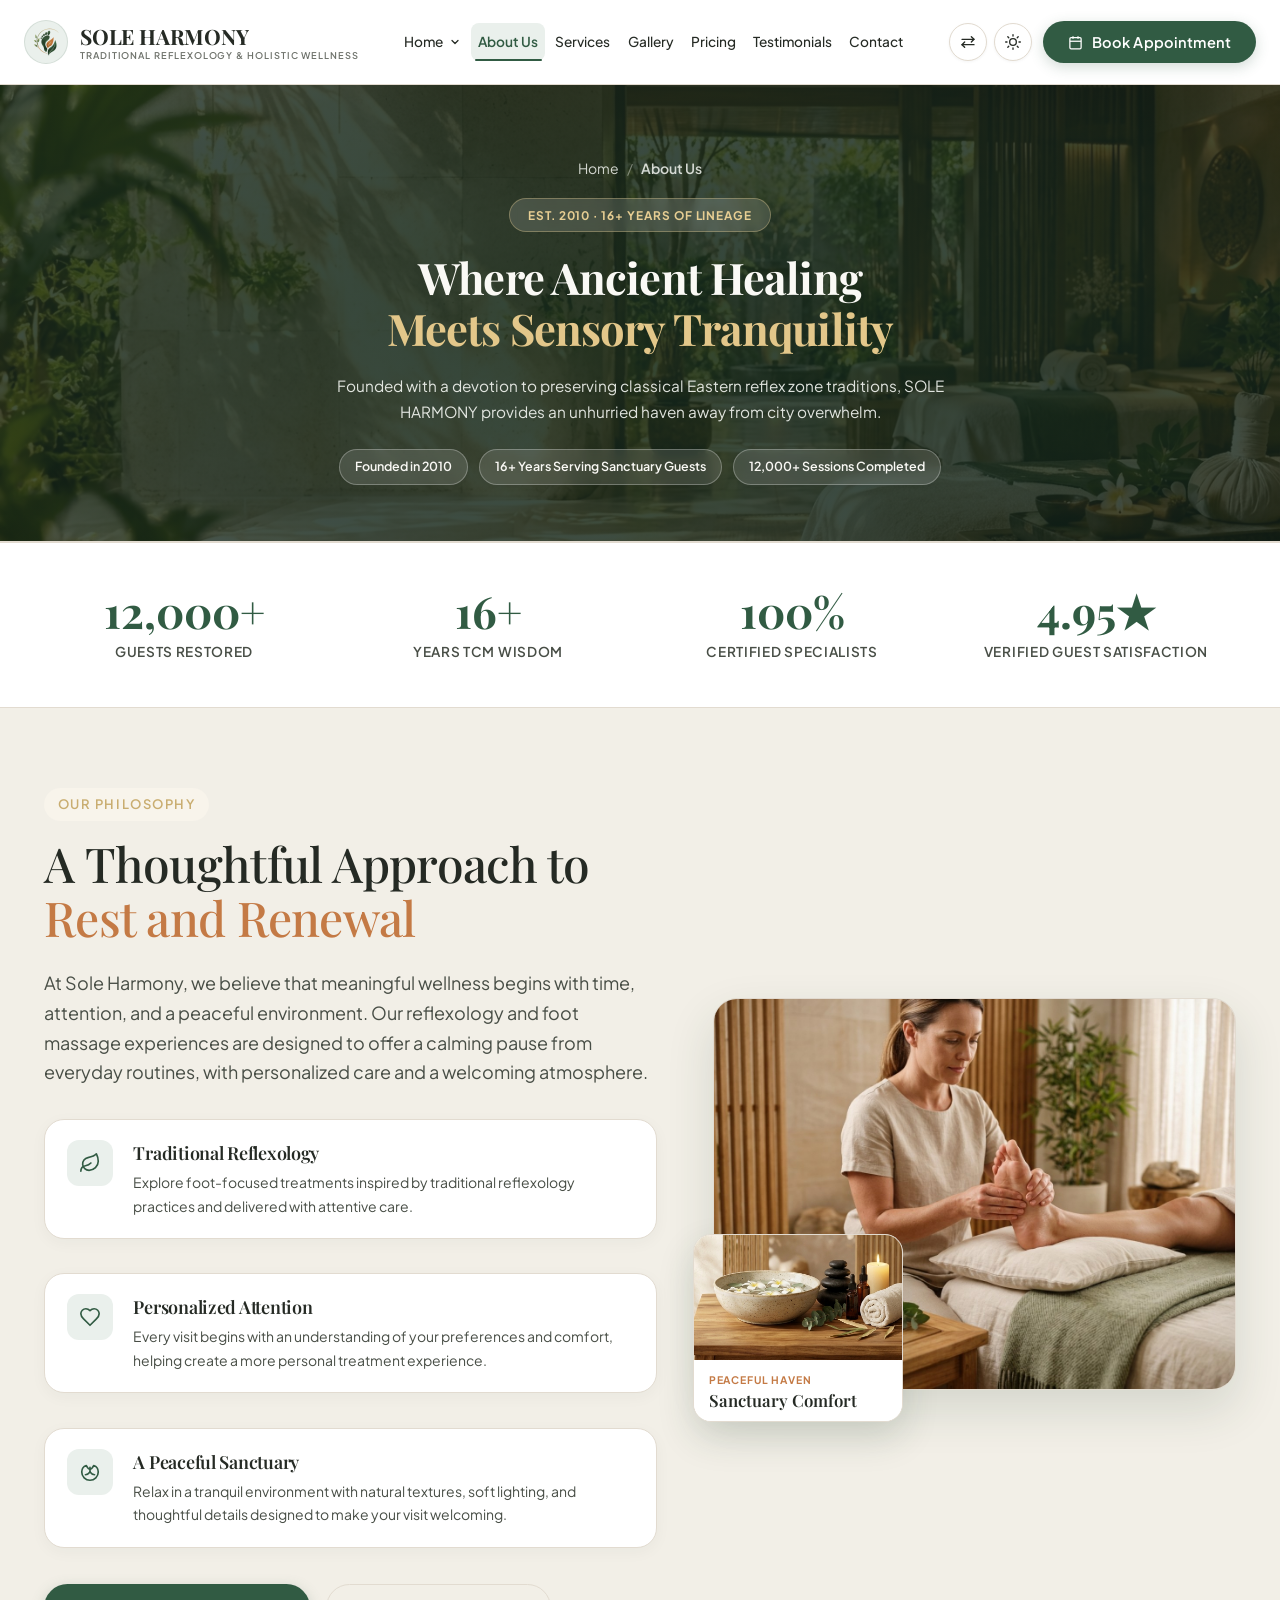
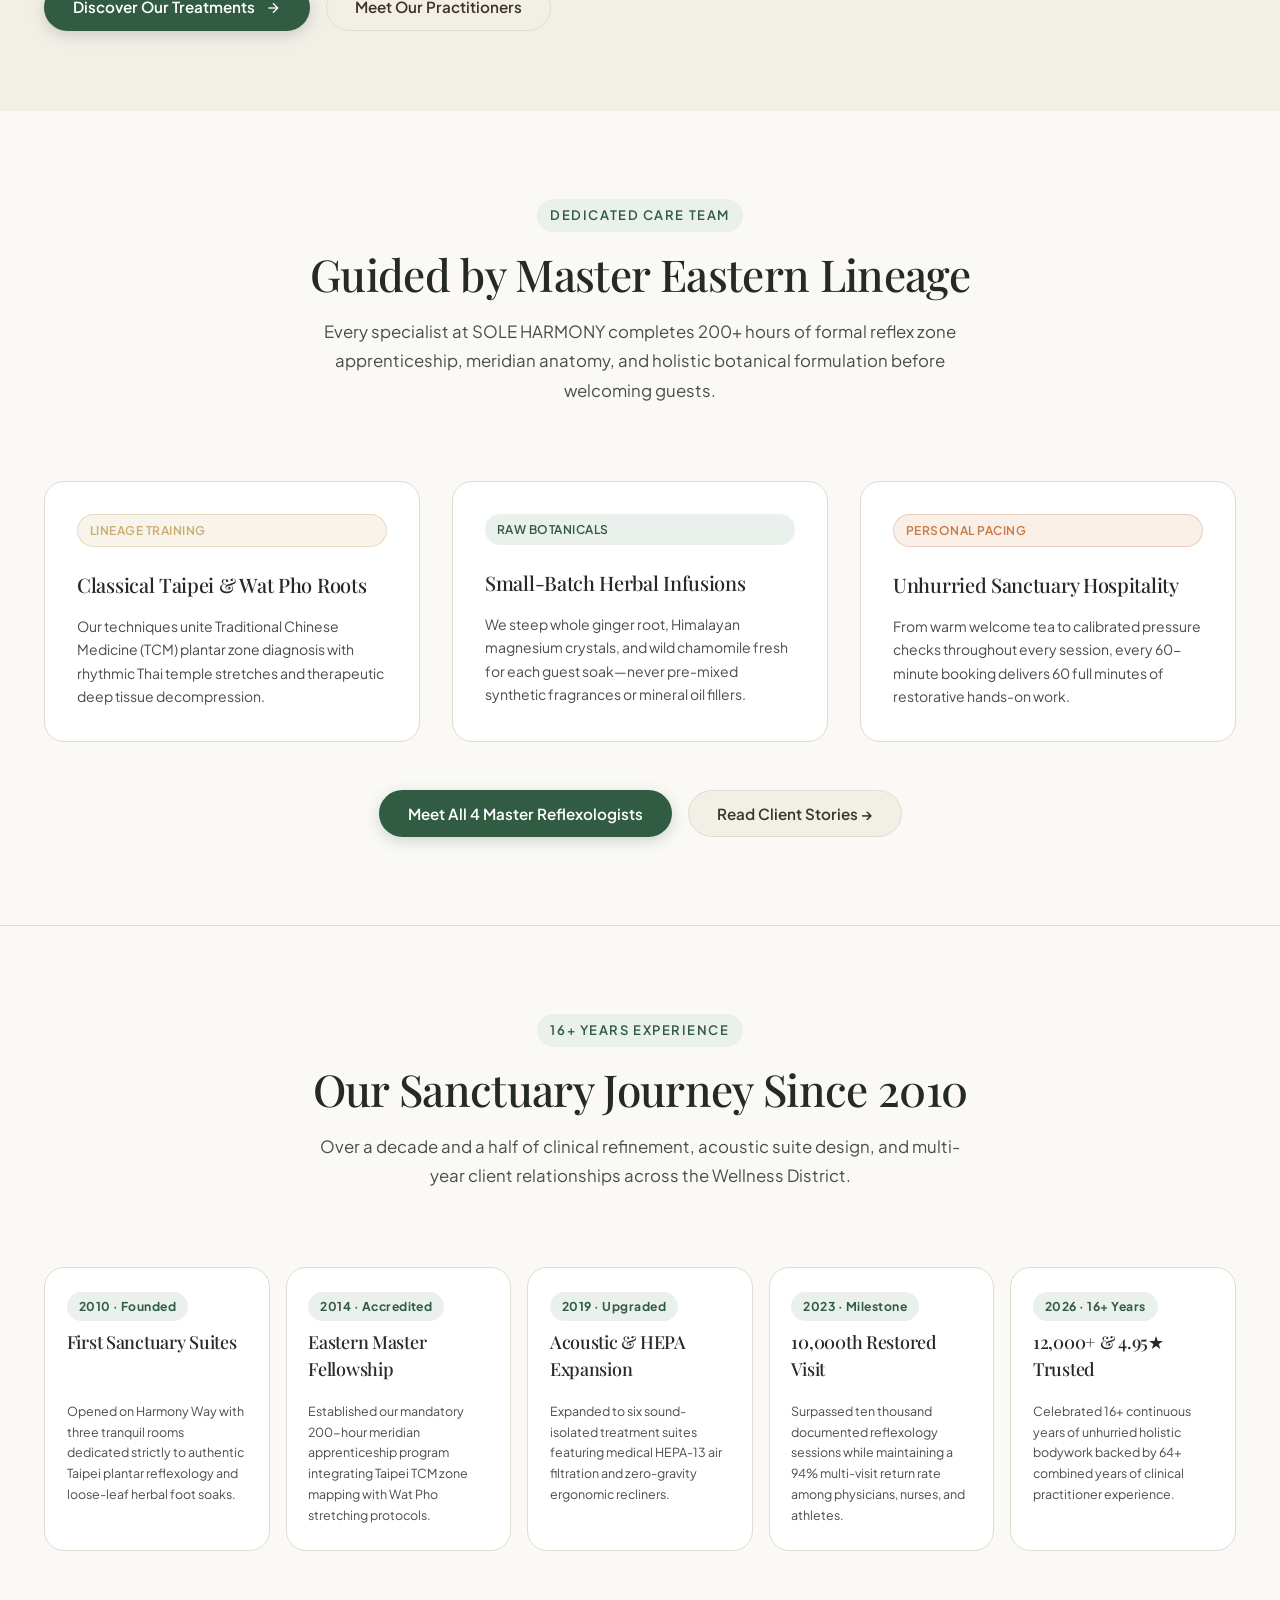
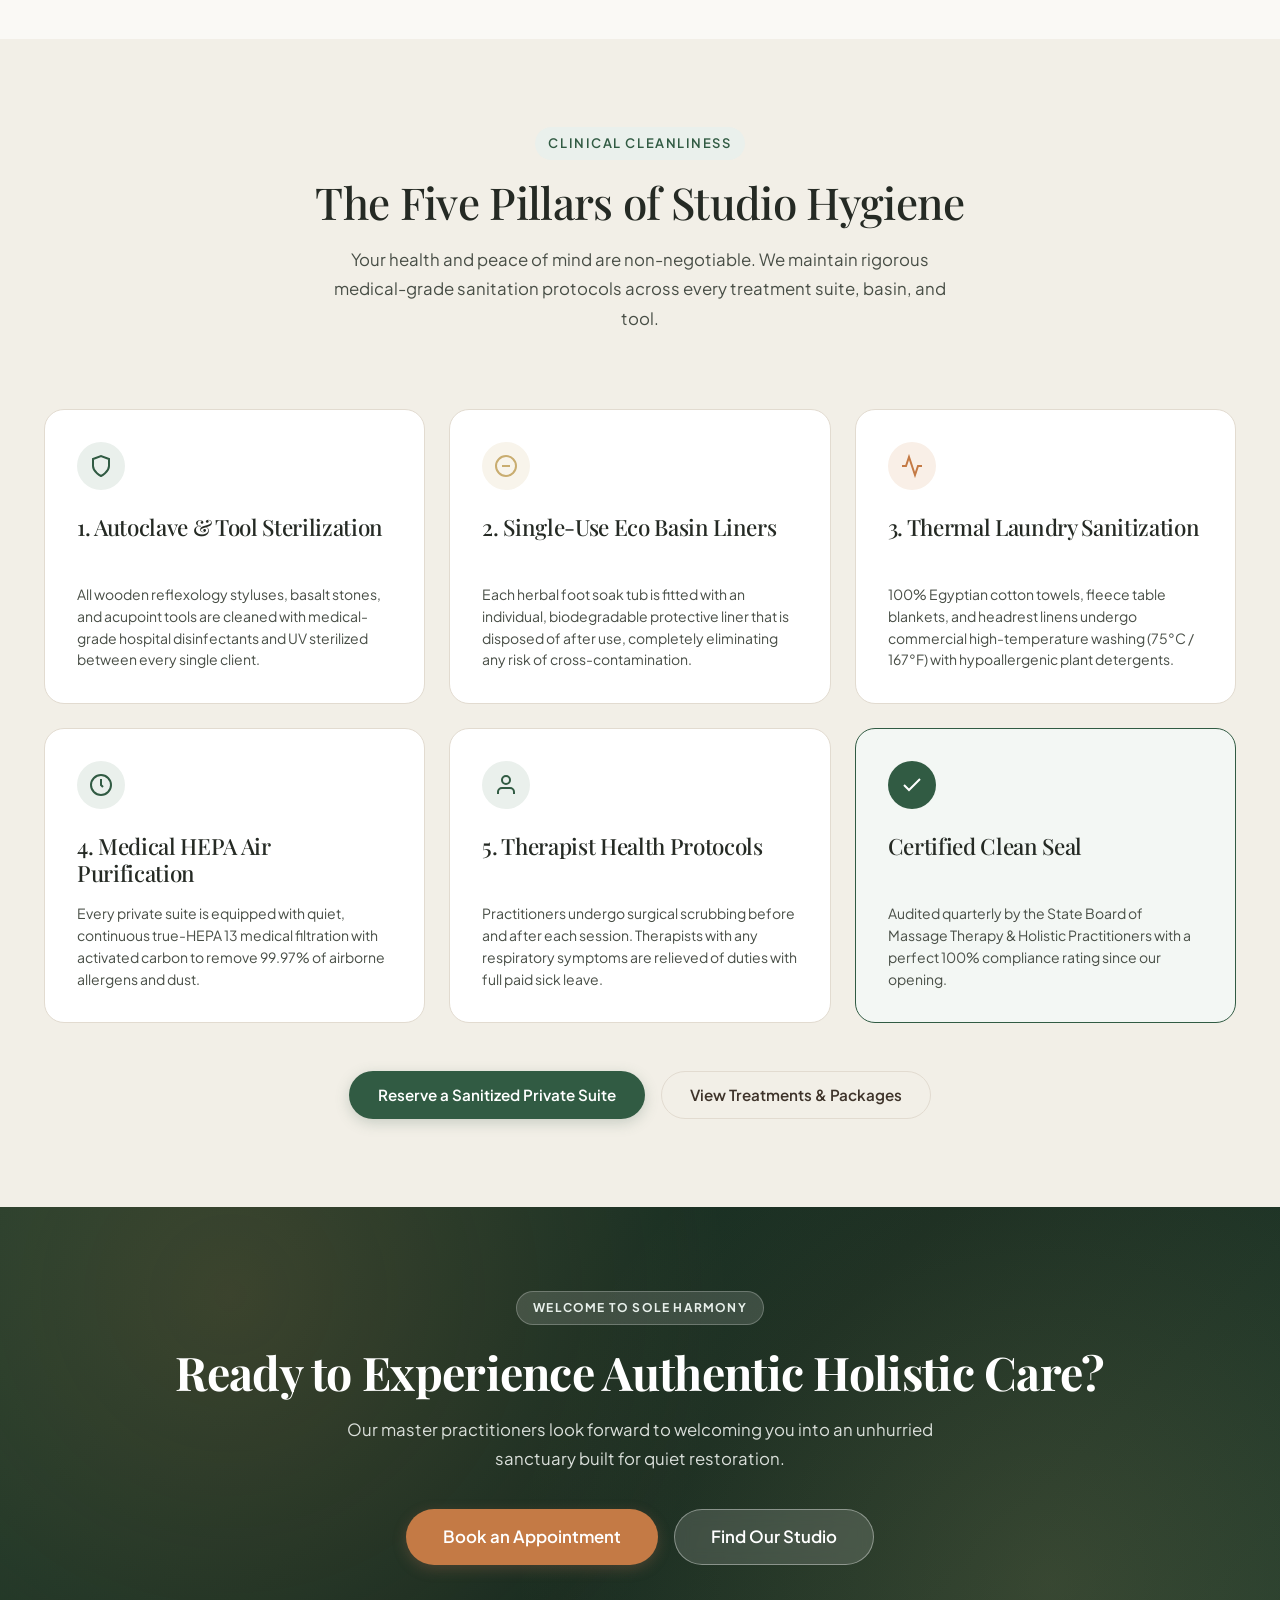
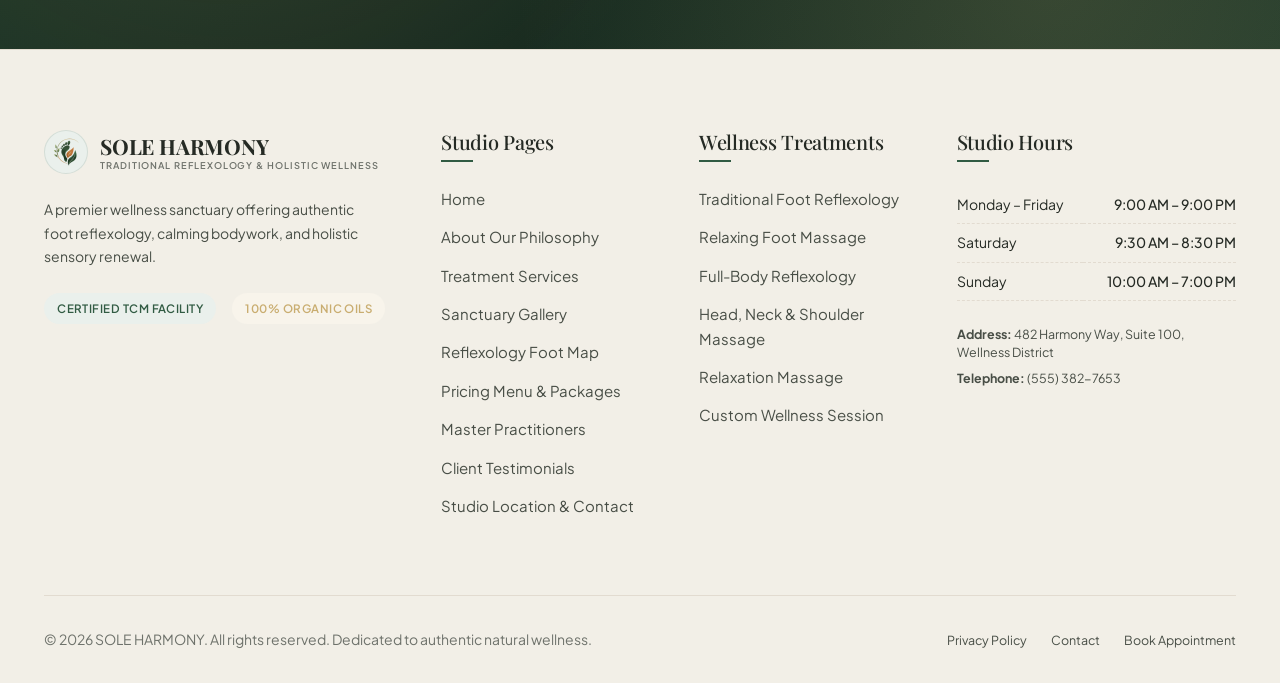
==== about.html @ 0460c901 "Initial commit: Sole Harmony Reflexology & Foot Massage Studio" ====
<!DOCTYPE html>
<html lang="en" dir="ltr" data-theme="light">
<head>
  <meta charset="UTF-8">
  <meta name="viewport" content="width=device-width, initial-scale=1.0">
  <title>About Our Studio & Philosophy | SOLE HARMONY Reflexology</title>
  <meta name="description" content="Discover the story, ancient TCM lineage, hygiene standards, and holistic wellness philosophy behind SOLE HARMONY Studio.">

    <!-- Favicon & Application Icons -->
  <link rel="icon" href="favicon.ico" sizes="any">
  <link rel="icon" type="image/png" sizes="16x16" href="favicon-16x16.png">
  <link rel="icon" type="image/png" sizes="32x32" href="favicon-32x32.png">
  <link rel="apple-touch-icon" sizes="180x180" href="apple-touch-icon.png">
  <link rel="manifest" href="site.webmanifest">
  <meta name="theme-color" content="#203D2C">

  <!-- Stylesheets -->
  <link rel="stylesheet" href="css/bootstrap.min.css">
  <link rel="stylesheet" href="css/tailwind.css">
  <link rel="stylesheet" href="css/variables.css">
  <link rel="stylesheet" href="css/global.css">
  <link rel="stylesheet" href="css/typography.css">
  <link rel="stylesheet" href="css/components.css">
  <link rel="stylesheet" href="css/header-footer.css">
  <link rel="stylesheet" href="css/responsive.css">
  <link rel="stylesheet" href="css/themes.css">
  <link rel="stylesheet" href="css/rtl.css">
</head>
<body>

  <a href="#main-content" class="skip-link">Skip to main content</a>


  <!-- Header -->
  <header class="site-header">
    <div class="container-custom header-inner">
            <!-- Logo -->
      <a href="index.html" class="site-logo" aria-label="Sole Harmony — Reflexology &amp; Foot Wellness">
        <div class="logo-icon">
          <img src="assets/icons/sole-harmony-symbol.png" alt="Sole Harmony — Reflexology &amp; Foot Wellness" class="logo-symbol-light">
          <img src="assets/icons/sole-harmony-symbol-dark.png" alt="Sole Harmony — Reflexology &amp; Foot Wellness" class="logo-symbol-dark">
        </div>
        <div class="logo-text-wrap">
          <span class="logo-title" data-config="brandName">SOLE HARMONY</span>
          <span class="logo-subtitle" data-config="brandSubtitle">Traditional Reflexology &amp; Holistic Wellness</span>
        </div>
      </a>

      <nav class="nav-menu-desktop" aria-label="Main Navigation">
        <div class="nav-dropdown home-nav-dropdown">
          <a href="index.html" class="nav-link-custom" data-i18n="nav_home" aria-haspopup="true" aria-expanded="false">
            <span>Home</span>
            <svg class="nav-chevron" width="12" height="12" viewBox="0 0 24 24" fill="none" stroke="currentColor" stroke-width="2.5" stroke-linecap="round" stroke-linejoin="round"><polyline points="6 9 12 15 18 9"></polyline></svg>
          </a>
          <div class="home-dropdown-menu" role="menu">
            <a href="index.html" class="home-menu-card" role="menuitem">
              <div class="home-menu-icon" aria-hidden="true">
                <svg width="22" height="22" viewBox="0 0 24 24" fill="none" stroke="currentColor" stroke-width="2" stroke-linecap="round" stroke-linejoin="round">
                  <path d="M11 20A7 7 0 0 1 9.8 6.1C15.5 5 17 4.48 19 2c1 2 2 4.18 2 8 0 5.5-4.78 10-10 10Z"></path>
                  <path d="M2 21c0-3 1.85-5.36 5.08-6C9.5 14.52 12 13 13 12"></path>
                </svg>
              </div>
              <div class="home-menu-info">
                <span class="home-menu-title" data-i18n="nav_home_1">Home 1 — Serenity</span>
                <span class="home-menu-desc" data-i18n="nav_home_1_desc">A calming, traditional reflexology experience</span>
              </div>
            </a>
            <a href="home-2.html" class="home-menu-card" role="menuitem">
              <div class="home-menu-icon" aria-hidden="true">
                <svg width="22" height="22" viewBox="0 0 24 24" fill="none" stroke="currentColor" stroke-width="2" stroke-linecap="round" stroke-linejoin="round">
                  <path d="M4 16v-2.38C4 11.5 7 11 9 11s5 .5 5 2.62V16c0 1.66-1.34 3-3 3H7c-1.66 0-3-1.34-3-3Z"></path>
                  <path d="M20 20v-1.5c0-1.5-2-2-3.5-2s-3.5.5-3.5 2V20c0 1.1.9 2 2 2h3c1.1 0 2-.9 2-2Z"></path>
                  <circle cx="6" cy="7" r="1.5"></circle>
                  <circle cx="10" cy="5.5" r="1.5"></circle>
                  <circle cx="14" cy="6.5" r="1.5"></circle>
                </svg>
              </div>
              <div class="home-menu-info">
                <span class="home-menu-title" data-i18n="nav_home_2">Home 2 — Wellness</span>
                <span class="home-menu-desc" data-i18n="nav_home_2_desc">Discover treatments, benefits, and personalized care</span>
              </div>
            </a>
          </div>
        </div>

        <a href="about.html" class="nav-link-custom active">About Us</a>
        <a href="services.html" class="nav-link-custom">Services</a>
        <a href="gallery.html" class="nav-link-custom" data-i18n="nav_gallery">Gallery</a>
        <a href="pricing.html" class="nav-link-custom">Pricing</a>
        <a href="testimonials.html" class="nav-link-custom" data-i18n="nav_testimonials">Testimonials</a>
        <a href="contact.html" class="nav-link-custom">Contact</a>
      </nav>

      <div class="header-actions">

        <!-- Mode & Direction Controls (Compact Pill-Shaped Toggle Buttons) -->
        <div class="header-mode-controls">
          <button type="button" class="btn-header-icon btn-dir-toggle" title="Switch Layout Direction" aria-label="Switch Layout Direction">
            <svg class="icon-dir-svg" width="16" height="16" viewBox="0 0 24 24" fill="none" stroke="currentColor" stroke-width="2" stroke-linecap="round" stroke-linejoin="round">
              <path d="M17 4l4 4-4 4"></path>
              <path d="M21 8H3"></path>
              <path d="M7 20l-4-4 4-4"></path>
              <path d="M3 16h18"></path>
            </svg>
          </button>
          <button type="button" class="btn-header-icon btn-theme-toggle" title="Toggle Dark Mode" aria-label="Toggle Dark Mode">
            <svg class="icon-sun-svg" width="16" height="16" viewBox="0 0 24 24" fill="none" stroke="currentColor" stroke-width="2" stroke-linecap="round" stroke-linejoin="round">
              <circle cx="12" cy="12" r="5"></circle>
              <line x1="12" y1="1" x2="12" y2="3"></line>
              <line x1="12" y1="21" x2="12" y2="23"></line>
              <line x1="4.22" y1="4.22" x2="5.64" y2="5.64"></line>
              <line x1="18.36" y1="18.36" x2="19.78" y2="19.78"></line>
              <line x1="1" y1="12" x2="3" y2="12"></line>
              <line x1="21" y1="12" x2="23" y2="12"></line>
              <line x1="4.22" y1="19.78" x2="5.64" y2="18.36"></line>
              <line x1="18.36" y1="5.64" x2="19.78" y2="4.22"></line>
            </svg>
            <svg class="icon-moon-svg" width="16" height="16" viewBox="0 0 24 24" fill="none" stroke="currentColor" stroke-width="2" stroke-linecap="round" stroke-linejoin="round">
              <path d="M21 12.79A9 9 0 1 1 11.21 3 7 7 0 0 0 21 12.79z"></path>
            </svg>
          </button>
        </div>

        <a href="booking.html" class="btn-wellness btn-primary-custom btn-sm header-book-btn">
          <svg width="15" height="15" viewBox="0 0 24 24" fill="none" stroke="currentColor" stroke-width="2"><rect x="3" y="4" width="18" height="18" rx="2" ry="2"></rect><line x1="16" y1="2" x2="16" y2="6"></line><line x1="8" y1="2" x2="8" y2="6"></line><line x1="3" y1="10" x2="21" y2="10"></line></svg>
          <span class="header-book-text" data-i18n="nav_book">Book Appointment</span>
        </a>

        <button type="button" class="mobile-nav-toggle" aria-label="Open mobile menu">
          <svg width="22" height="22" viewBox="0 0 24 24" fill="none" stroke="currentColor" stroke-width="2"><line x1="3" y1="12" x2="21" y2="12"></line><line x1="3" y1="6" x2="21" y2="6"></line><line x1="3" y1="18" x2="21" y2="18"></line></svg>
        </button>
      </div>
    </div>
  </header>

  <!-- Mobile Drawer -->
  <div class="mobile-drawer-backdrop" id="mobile-drawer-backdrop">
    <div class="mobile-drawer">
      <div class="mobile-drawer-header">
                <div class="flex items-center gap-2">
          <div class="logo-icon w-8 h-8">
            <img src="assets/icons/sole-harmony-symbol.png" alt="Sole Harmony" class="logo-symbol-light">
            <img src="assets/icons/sole-harmony-symbol-dark.png" alt="Sole Harmony" class="logo-symbol-dark">
          </div>
          <span class="font-heading font-bold text-main" style="font-size: 1.15rem;" data-config="brandName">SOLE HARMONY</span>
        </div>
        <button type="button" class="mobile-drawer-close" aria-label="Close menu" style="background:none; border:none; font-size:1.75rem; cursor:pointer; color:var(--text-main);">&times;</button>
      </div>

      <div class="mobile-nav-links mb-6">
        <div class="mobile-nav-heading">Home Variations</div>
        <a href="index.html" class="mobile-home-card">
          <div class="mobile-home-icon">
            <svg width="18" height="18" viewBox="0 0 24 24" fill="none" stroke="currentColor" stroke-width="2" stroke-linecap="round" stroke-linejoin="round">
              <path d="M11 20A7 7 0 0 1 9.8 6.1C15.5 5 17 4.48 19 2c1 2 2 4.18 2 8 0 5.5-4.78 10-10 10Z"></path>
              <path d="M2 21c0-3 1.85-5.36 5.08-6C9.5 14.52 12 13 13 12"></path>
            </svg>
          </div>
          <div class="mobile-home-info">
            <span class="mobile-home-title" data-i18n="nav_home_1">Home 1 — Serenity</span>
            <span class="mobile-home-desc" data-i18n="nav_home_1_desc">A calming, traditional reflexology experience</span>
          </div>
        </a>
        <a href="home-2.html" class="mobile-home-card">
          <div class="mobile-home-icon">
            <svg width="18" height="18" viewBox="0 0 24 24" fill="none" stroke="currentColor" stroke-width="2" stroke-linecap="round" stroke-linejoin="round">
              <path d="M4 16v-2.38C4 11.5 7 11 9 11s5 .5 5 2.62V16c0 1.66-1.34 3-3 3H7c-1.66 0-3-1.34-3-3Z"></path>
              <path d="M20 20v-1.5c0-1.5-2-2-3.5-2s-3.5.5-3.5 2V20c0 1.1.9 2 2 2h3c1.1 0 2-.9 2-2Z"></path>
              <circle cx="6" cy="7" r="1.5"></circle>
              <circle cx="10" cy="5.5" r="1.5"></circle>
              <circle cx="14" cy="6.5" r="1.5"></circle>
            </svg>
          </div>
          <div class="mobile-home-info">
            <span class="mobile-home-title" data-i18n="nav_home_2">Home 2 — Wellness</span>
            <span class="mobile-home-desc" data-i18n="nav_home_2_desc">Discover treatments, benefits, and personalized care</span>
          </div>
        </a>
        <div class="mobile-nav-divider"></div>
        <a href="about.html" class="mobile-nav-item active">About Studio</a>
        <a href="services.html" class="mobile-nav-item">Services & Rituals</a>
        <a href="gallery.html" class="mobile-nav-item">Sanctuary Gallery</a>
        <a href="pricing.html" class="mobile-nav-item">Pricing & Packages</a>
        <a href="testimonials.html" class="mobile-nav-item" data-i18n="nav_testimonials">Testimonials &amp; Reviews</a>
        <a href="contact.html" class="mobile-nav-item">Contact & Location</a>
      </div>

      <!-- Mobile Theme & Direction Switcher -->
      <div class="mobile-theme-dir-section">
        <span class="dropdown-header-custom" style="padding-left:0; padding-right:0;">Appearance</span>
        <div class="grid grid-cols-2 gap-2 mb-3">
          <button type="button" class="mobile-theme-dir-btn theme-select-btn" data-theme="light">
            <span>☀️ Light</span>
            <span class="check-indicator">✓</span>
          </button>
          <button type="button" class="mobile-theme-dir-btn theme-select-btn" data-theme="dark">
            <span>🌙 Dark</span>
            <span class="check-indicator">✓</span>
          </button>
        </div>
        <span class="dropdown-header-custom" style="padding-left:0; padding-right:0;">Layout Direction</span>
        <div class="grid grid-cols-2 gap-2 mb-3">
          <button type="button" class="mobile-theme-dir-btn dir-select-btn" data-dir="ltr">
            <span>↔️ LTR</span>
            <span class="check-indicator">✓</span>
          </button>
          <button type="button" class="mobile-theme-dir-btn dir-select-btn" data-dir="rtl">
            <span>🔁 RTL</span>
            <span class="check-indicator">✓</span>
          </button>
        </div>
      </div>

      <div class="mt-auto pt-4 border-t" style="border-color: var(--border-color);">
        <a href="booking.html" class="btn-wellness btn-primary-custom w-full">
          Book Appointment
        </a>
      </div>
    </div>
  </div>

  <main id="main-content">
    <!-- Page Header Banner -->
    <section class="page-header-banner page-header-about">
      <div class="container-custom">
        <div class="about-hero-grid">
          <div class="about-hero-content">
            <nav class="breadcrumb-wellness" aria-label="Breadcrumb">
              <a href="index.html" data-i18n="breadcrumb_home">Home</a>
              <span class="breadcrumb-separator">/</span>
              <span class="text-main font-semibold" data-i18n="breadcrumb_about">About Us</span>
            </nav>
            <span class="about-hero-badge" data-i18n="about_hero_eyebrow">EST. 2010 · 16+ YEARS OF LINEAGE</span>
            <h1 class="about-hero-heading">
              <span class="about-hero-title-lead" data-i18n="about_hero_title_lead">Where Ancient Healing</span>
              <span class="about-hero-title-accent" data-i18n="about_hero_title_accent">Meets Sensory Tranquility</span>
            </h1>
            <p class="about-hero-desc" data-i18n="about_hero_desc">
              Founded with a devotion to preserving classical Eastern reflex zone traditions, SOLE HARMONY provides an unhurried haven away from city overwhelm.
            </p>
            <div class="hero-context-chips">
              <span class="hero-context-chip">Founded in 2010</span>
              <span class="hero-context-chip">16+ Years Serving Sanctuary Guests</span>
              <span class="hero-context-chip">12,000+ Sessions Completed</span>
            </div>
            <!-- Mobile focal visual -->
            <div class="about-hero-mobile-visual" aria-hidden="true">
              <img src="assets/images/hero/about-hero-mobile.jpg" alt="Zen spa sanctuary at Sole Harmony" class="about-hero-mobile-img" loading="lazy">
            </div>
          </div>
          <div class="about-hero-visual-col" aria-hidden="true"></div>
        </div>
      </div>
    </section>

        <!-- Studio Statistics & Milestones Strip -->
    <section class="about-stats-strip">
      <div class="container-custom">
        <div class="about-stats-grid">
          <div class="about-stat-item">
            <span class="about-stat-number" data-i18n="stat_guests_num">12,000+</span>
            <span class="about-stat-label" data-i18n="stat_guests_label">Guests Restored</span>
          </div>
          <div class="about-stat-item">
            <span class="about-stat-number" data-i18n="stat_years_num">16+</span>
            <span class="about-stat-label" data-i18n="stat_years_label">Years TCM Wisdom</span>
          </div>
          <div class="about-stat-item">
            <span class="about-stat-number" data-i18n="stat_specialists_num">100%</span>
            <span class="about-stat-label" data-i18n="stat_specialists_label">Certified Specialists</span>
          </div>
          <div class="about-stat-item">
            <span class="about-stat-number" data-i18n="stat_hygiene_num">4.95★</span>
            <span class="about-stat-label" data-i18n="stat_hygiene_label">Verified Guest Satisfaction</span>
          </div>
        </div>
      </div>
    </section>

    <!-- The Sole Harmony Philosophy Section -->
    <section class="section-py bg-sand-light about-philosophy-section" id="studio-philosophy">
      <div class="container-custom">
        <div class="about-philosophy-grid">
          <!-- Left Column: Content -->
          <div class="about-philosophy-content">
            <span class="section-tag section-tag-gold" data-i18n="philosophy_eyebrow">OUR PHILOSOPHY</span>
            <h2 class="section-title text-3xl md:text-4xl lg:text-5xl font-heading mb-4">
              <span data-i18n="philosophy_heading_1">A Thoughtful Approach to</span><br>
              <span class="text-terracotta" style="color: var(--color-terracotta);" data-i18n="philosophy_heading_2">Rest and Renewal</span>
            </h2>
            <p class="text-secondary text-base lg:text-lg mb-8 leading-relaxed" data-i18n="philosophy_desc">
              At Sole Harmony, we believe that meaningful wellness begins with time, attention, and a peaceful environment. Our reflexology and foot massage experiences are designed to offer a calming pause from everyday routines, with personalized care and a welcoming atmosphere.
            </p>

            <!-- Three Feature Points -->
            <div class="about-philosophy-features space-y-4 mb-8">
              <!-- Feature 1: Traditional Reflexology -->
              <div class="about-feature-card">
                <div class="feature-icon-wrapper" aria-hidden="true">
                  <svg width="22" height="22" viewBox="0 0 24 24" fill="none" stroke="currentColor" stroke-width="1.8" stroke-linecap="round" stroke-linejoin="round">
                    <path d="M11 20A7 7 0 0 1 9.8 6.1C15.5 5 17 4.48 19 2c1 2 2 4.18 2 8 0 5.5-4.78 10-10 10Z"/>
                    <path d="M2 21c0-3 1.85-5.36 5.08-6C9.5 14.52 12 13 13 12"/>
                  </svg>
                </div>
                <div>
                  <h3 class="font-heading text-main text-lg font-semibold mb-1" data-i18n="phil_feat_1_title">Traditional Reflexology</h3>
                  <p class="text-secondary text-sm leading-relaxed mb-0" data-i18n="phil_feat_1_desc">
                    Explore foot-focused treatments inspired by traditional reflexology practices and delivered with attentive care.
                  </p>
                </div>
              </div>

              <!-- Feature 2: Personalized Attention -->
              <div class="about-feature-card">
                <div class="feature-icon-wrapper" aria-hidden="true">
                  <svg width="22" height="22" viewBox="0 0 24 24" fill="none" stroke="currentColor" stroke-width="1.8" stroke-linecap="round" stroke-linejoin="round">
                    <path d="M19 14c1.49-1.46 3-3.21 3-5.5A5.5 5.5 0 0 0 16.5 3c-1.76 0-3 .5-4.5 2-1.5-1.5-2.74-2-4.5-2A5.5 5.5 0 0 0 2 8.5c0 2.3 1.5 4.05 3 5.5l7 7Z"/>
                  </svg>
                </div>
                <div>
                  <h3 class="font-heading text-main text-lg font-semibold mb-1" data-i18n="phil_feat_2_title">Personalized Attention</h3>
                  <p class="text-secondary text-sm leading-relaxed mb-0" data-i18n="phil_feat_2_desc">
                    Every visit begins with an understanding of your preferences and comfort, helping create a more personal treatment experience.
                  </p>
                </div>
              </div>

              <!-- Feature 3: A Peaceful Sanctuary -->
              <div class="about-feature-card">
                <div class="feature-icon-wrapper" aria-hidden="true">
                  <svg width="22" height="22" viewBox="0 0 24 24" fill="none" stroke="currentColor" stroke-width="1.8" stroke-linecap="round" stroke-linejoin="round">
                    <path d="M12 21a9 9 0 0 0 9-9c0-3.5-2-6-5-7-1 2-2 4-4 4s-3-2-4-4c-3 1-5 3.5-5 7a9 9 0 0 0 9 9Z"/>
                    <path d="M12 12c-1.5 2-3 3-5 3"/>
                    <path d="M12 12c1.5 2 3 3 5 3"/>
                    <path d="M12 7v5"/>
                  </svg>
                </div>
                <div>
                  <h3 class="font-heading text-main text-lg font-semibold mb-1" data-i18n="phil_feat_3_title">A Peaceful Sanctuary</h3>
                  <p class="text-secondary text-sm leading-relaxed mb-0" data-i18n="phil_feat_3_desc">
                    Relax in a tranquil setting with natural textures, soft lighting, and thoughtful details designed to make your visit welcoming.
                  </p>
                </div>
              </div>
            </div>

            <!-- CTA Buttons -->
            <div class="cta-row-start">
              <a href="services.html" class="btn-wellness btn-primary-custom">
                <span data-i18n="btn_discover_treatments">Discover Our Treatments</span>
                <svg width="16" height="16" viewBox="0 0 24 24" fill="none" stroke="currentColor" stroke-width="2"><line x1="5" y1="12" x2="19" y2="12"></line><polyline points="12 5 19 12 12 19"></polyline></svg>
              </a>
              <a href="therapists.html" class="btn-wellness btn-secondary-custom">
                Meet Our Practitioners
              </a>
            </div>
          </div>

          <!-- Right Column: Photography -->
          <div class="about-philosophy-visual">
            <div class="about-visual-composition">
              <!-- Main Photograph -->
              <div class="about-main-image-wrap">
                <img src="assets/images/about/about-reflexology-philosophy.jpg" alt="Skilled therapist performing attentive foot reflexology at Sole Harmony" class="about-main-img" loading="lazy">
              </div>
              <!-- Floating Supporting Suite Badge Card -->
              <div class="about-floating-badge-card">
                <img src="assets/images/gallery/gallery-1.jpg" alt="Warm stone soaking bowl, organic towels, and candlelight at Sole Harmony" class="about-inset-img" loading="lazy">
                <div class="about-inset-caption">
                  <span class="about-caption-tag">PEACEFUL HAVEN</span>
                  <strong class="about-caption-title">Sanctuary Comfort</strong>
                </div>
              </div>
            </div>
          </div>
        </div>
      </div>
    </section>

    <!-- Master Lineage & Craftsmanship Section -->
    <section class="section-py bg-cream">
      <div class="container-custom">
        <div class="section-header-center">
          <span class="section-tag">Dedicated Care Team</span>
          <h2 class="section-title">Guided by Master Eastern Lineage</h2>
          <p class="section-desc">
            Every specialist at SOLE HARMONY completes 200+ hours of formal reflex zone apprenticeship, meridian anatomy, and holistic botanical formulation before welcoming guests.
          </p>
        </div>

        <div class="grid grid-cols-1 md:grid-cols-3 gap-8">
          <div class="card-wellness p-8">
            <span class="badge-wellness badge-signature mb-4">Lineage Training</span>
            <h3 class="font-heading text-xl mb-3 text-main">Classical Taipei &amp; Wat Pho Roots</h3>
            <p class="text-secondary text-sm leading-relaxed mb-0">
              Our techniques unite Traditional Chinese Medicine (TCM) plantar zone diagnosis with rhythmic Thai temple stretches and therapeutic deep tissue decompression.
            </p>
          </div>
          <div class="card-wellness p-8">
            <span class="badge-wellness mb-4">Raw Botanicals</span>
            <h3 class="font-heading text-xl mb-3 text-main">Small-Batch Herbal Infusions</h3>
            <p class="text-secondary text-sm leading-relaxed mb-0">
              We steep whole ginger root, Himalayan magnesium crystals, and wild chamomile fresh for each guest soak—never pre-mixed synthetic fragrances or mineral oil fillers.
            </p>
          </div>
          <div class="card-wellness p-8">
            <span class="badge-wellness badge-popular mb-4">Personal Pacing</span>
            <h3 class="font-heading text-xl mb-3 text-main">Unhurried Sanctuary Hospitality</h3>
            <p class="text-secondary text-sm leading-relaxed mb-0">
              From warm welcome tea to calibrated pressure checks throughout every session, every 60-minute booking delivers 60 full minutes of restorative hands-on work.
            </p>
          </div>
        </div>

        <div class="cta-row-center">
          <a href="therapists.html" class="btn-wellness btn-primary-custom">
            Meet All 4 Master Reflexologists
          </a>
          <a href="testimonials.html" class="btn-wellness btn-secondary-custom">
            Read Client Stories →
          </a>
        </div>
      </div>
    </section>

    <!-- 16-Year Studio Experience & Milestones Timeline -->
    <section class="section-py bg-cream border-t" style="border-color: var(--border-color);">
      <div class="container-custom">
        <div class="section-header-center">
          <span class="section-tag">16+ Years Experience</span>
          <h2 class="section-title">Our Sanctuary Journey Since 2010</h2>
          <p class="section-desc">
            Over a decade and a half of clinical refinement, acoustic suite design, and multi-year client relationships across the Wellness District.
          </p>
        </div>

        <div class="heritage-timeline">
          <div class="heritage-milestone">
            <span class="heritage-year-pill">2010 · Founded</span>
            <h3 class="font-heading text-lg text-main mb-1">First Sanctuary Suites</h3>
            <p class="text-secondary text-xs leading-relaxed mb-0">
              Opened on Harmony Way with three tranquil rooms dedicated strictly to authentic Taipei plantar reflexology and loose-leaf herbal foot soaks.
            </p>
          </div>
          <div class="heritage-milestone">
            <span class="heritage-year-pill">2014 · Accredited</span>
            <h3 class="font-heading text-lg text-main mb-1">Eastern Master Fellowship</h3>
            <p class="text-secondary text-xs leading-relaxed mb-0">
              Established our mandatory 200-hour meridian apprenticeship program integrating Taipei TCM zone mapping with Wat Pho stretching protocols.
            </p>
          </div>
          <div class="heritage-milestone">
            <span class="heritage-year-pill">2019 · Upgraded</span>
            <h3 class="font-heading text-lg text-main mb-1">Acoustic &amp; HEPA Expansion</h3>
            <p class="text-secondary text-xs leading-relaxed mb-0">
              Expanded to six sound-isolated treatment suites featuring medical HEPA-13 air filtration and zero-gravity ergonomic recliners.
            </p>
          </div>
          <div class="heritage-milestone">
            <span class="heritage-year-pill">2023 · Milestone</span>
            <h3 class="font-heading text-lg text-main mb-1">10,000th Restored Visit</h3>
            <p class="text-secondary text-xs leading-relaxed mb-0">
              Surpassed ten thousand documented reflexology sessions while maintaining a 94% multi-visit return rate among physicians, nurses, and athletes.
            </p>
          </div>
          <div class="heritage-milestone">
            <span class="heritage-year-pill">2026 · 16+ Years</span>
            <h3 class="font-heading text-lg text-main mb-1">12,000+ &amp; 4.95★ Trusted</h3>
            <p class="text-secondary text-xs leading-relaxed mb-0">
              Celebrated 16+ continuous years of unhurried holistic bodywork backed by 64+ combined years of clinical practitioner experience.
            </p>
          </div>
        </div>
      </div>
    </section>

    <!-- Hygiene & Sanitation Standards (Hospital Grade) -->
    <section class="section-py bg-sand-light">
      <div class="container-custom">
        <div class="section-header-center">
          <span class="section-tag">Clinical Cleanliness</span>
          <h2 class="section-title">The Five Pillars of Studio Hygiene</h2>
          <p class="section-desc">
            Your health and peace of mind are non-negotiable. We maintain rigorous medical-grade sanitation protocols across every treatment suite, basin, and tool.
          </p>
        </div>

        <div class="grid grid-cols-1 md:grid-cols-3 gap-6">
          <div class="card-wellness p-6">
            <div class="w-12 h-12 rounded-xl flex items-center justify-center mb-4" style="background: var(--color-primary-soft); color: var(--color-primary);">
              <svg width="24" height="24" viewBox="0 0 24 24" fill="none" stroke="currentColor" stroke-width="2"><path d="M12 22s8-4 8-10V5l-8-3-8 3v7c0 6 8 10 8 10z"></path></svg>
            </div>
            <h4 class="font-heading mb-2">1. Autoclave & Tool Sterilization</h4>
            <p class="text-secondary text-sm mb-0">
              All wooden reflexology styluses, basalt stones, and acupoint tools are cleaned with medical-grade hospital disinfectants and UV sterilized between every single client.
            </p>
          </div>

          <div class="card-wellness p-6">
            <div class="w-12 h-12 rounded-xl flex items-center justify-center mb-4" style="background: var(--color-gold-soft); color: var(--color-gold);">
              <svg width="24" height="24" viewBox="0 0 24 24" fill="none" stroke="currentColor" stroke-width="2"><circle cx="12" cy="12" r="10"></circle><path d="M8 12h8"></path></svg>
            </div>
            <h4 class="font-heading mb-2">2. Single-Use Eco Basin Liners</h4>
            <p class="text-secondary text-sm mb-0">
              Each herbal foot soak tub is fitted with an individual, biodegradable protective liner that is disposed of after use, completely eliminating any risk of cross-contamination.
            </p>
          </div>

          <div class="card-wellness p-6">
            <div class="w-12 h-12 rounded-xl flex items-center justify-center mb-4" style="background: var(--color-terracotta-soft); color: var(--color-terracotta);">
              <svg width="24" height="24" viewBox="0 0 24 24" fill="none" stroke="currentColor" stroke-width="2"><path d="M22 12h-4l-3 9L9 3l-3 9H2"></path></svg>
            </div>
            <h4 class="font-heading mb-2">3. Thermal Laundry Sanitization</h4>
            <p class="text-secondary text-sm mb-0">
              100% Egyptian cotton towels, fleece table blankets, and headrest linens undergo commercial high-temperature washing (75°C / 167°F) with hypoallergenic plant detergents.
            </p>
          </div>

          <div class="card-wellness p-6">
            <div class="w-12 h-12 rounded-xl flex items-center justify-center mb-4" style="background: var(--bg-surface-accent); color: var(--color-primary);">
              <svg width="24" height="24" viewBox="0 0 24 24" fill="none" stroke="currentColor" stroke-width="2"><circle cx="12" cy="12" r="10"></circle><polyline points="12 6 12 12 14 14"></polyline></svg>
            </div>
            <h4 class="font-heading mb-2">4. Medical HEPA Air Purification</h4>
            <p class="text-secondary text-sm mb-0">
              Every private suite is equipped with quiet, continuous true-HEPA 13 medical filtration with activated carbon to remove 99.97% of airborne allergens and dust.
            </p>
          </div>

          <div class="card-wellness p-6">
            <div class="w-12 h-12 rounded-xl flex items-center justify-center mb-4" style="background: var(--color-primary-soft); color: var(--color-primary);">
              <svg width="24" height="24" viewBox="0 0 24 24" fill="none" stroke="currentColor" stroke-width="2"><path d="M20 21v-2a4 4 0 0 0-4-4H8a4 4 0 0 0-4 4v2"></path><circle cx="12" cy="7" r="4"></circle></svg>
            </div>
            <h4 class="font-heading mb-2">5. Therapist Health Protocols</h4>
            <p class="text-secondary text-sm mb-0">
              Practitioners undergo surgical scrubbing before and after each session. Therapists with any respiratory symptoms are relieved of duties with full paid sick leave.
            </p>
          </div>

          <div class="card-wellness p-6" style="background: var(--color-primary-softest); border: 1.5px solid var(--color-primary);">
            <div class="w-12 h-12 rounded-xl flex items-center justify-center mb-4" style="background: var(--color-primary); color: #ffffff;">
              <svg width="24" height="24" viewBox="0 0 24 24" fill="none" stroke="currentColor" stroke-width="2"><polyline points="20 6 9 17 4 12"></polyline></svg>
            </div>
            <h4 class="font-heading mb-2">Certified Clean Seal</h4>
            <p class="text-secondary text-sm mb-0">
              Audited quarterly by the State Board of Massage Therapy &amp; Holistic Practitioners with a perfect 100% compliance rating since our opening.
            </p>
          </div>
        </div>

        <div class="cta-row-center">
          <a href="booking.html" class="btn-wellness btn-primary-custom">
            Reserve a Sanitized Private Suite
          </a>
          <a href="pricing.html" class="btn-wellness btn-secondary-custom">
            View Treatments &amp; Packages
          </a>
        </div>
      </div>
    </section>

    <!-- CTA Section -->
    <section class="cta-sanctuary-banner">
      <div class="container-custom text-center">
        <span class="cta-sanctuary-badge">Welcome to Sole Harmony</span>
        <h2 class="cta-sanctuary-title">
          Ready to Experience Authentic Holistic Care?
        </h2>
        <p class="cta-sanctuary-desc">
          Our master practitioners look forward to welcoming you into an unhurried sanctuary built for quiet restoration.
        </p>
        <div class="cta-sanctuary-actions">
          <a href="booking.html" class="btn-wellness btn-terracotta btn-lg">Book an Appointment</a>
          <a href="contact.html" class="btn-wellness cta-banner-secondary-btn btn-lg">Find Our Studio</a>
        </div>
      </div>
    </section>
  </main>

    <!-- Site Footer -->
  <footer class="site-footer">
    <div class="container-custom">
      <div class="footer-top">
        <!-- Col 1: Studio Identity -->
        <div>
          <a href="index.html" class="footer-logo site-logo flex items-center gap-3 mb-4" aria-label="Sole Harmony - Return to homepage">
            <div class="logo-icon w-11 h-11">
              <img src="assets/icons/sole-harmony-symbol.png" alt="Sole Harmony - Reflexology &amp; Foot Wellness" class="logo-symbol-light">
              <img src="assets/icons/sole-harmony-symbol-dark.png" alt="Sole Harmony - Reflexology &amp; Foot Wellness" class="logo-symbol-dark">
            </div>
            <div class="logo-text-wrap">
              <span class="font-heading font-bold text-main logo-title" style="font-size: 1.35rem;" data-config="brandName">SOLE HARMONY</span>
              <span class="logo-subtitle" style="font-size: 0.65rem;" data-config="brandSubtitle">Traditional Reflexology &amp; Holistic Wellness</span>
            </div>
          </a>
          <p class="text-secondary text-sm mb-6" style="line-height: 1.7; max-width: 320px;">
            A premier wellness sanctuary offering authentic foot reflexology, calming bodywork, and holistic sensory renewal.
          </p>
          <div class="flex items-center gap-3">
            <span class="badge-wellness" style="background: var(--color-primary-soft);">Certified TCM Facility</span>
            <span class="badge-wellness" style="background: var(--color-gold-soft); color: var(--color-gold);">100% Organic Oils</span>
          </div>
        </div>

        <!-- Col 2: Studio Pages -->
        <div>
          <h4 class="footer-col-title">Studio Pages</h4>
          <ul class="footer-links-list">
            <li><a href="index.html" data-i18n="nav_home">Home</a></li>
            <li><a href="about.html">About Our Philosophy</a></li>
            <li><a href="services.html">Treatment Services</a></li>
            <li><a href="gallery.html">Sanctuary Gallery</a></li>
            <li><a href="benefits.html">Reflexology Foot Map</a></li>
            <li><a href="pricing.html">Pricing Menu &amp; Packages</a></li>
            <li><a href="therapists.html">Master Practitioners</a></li>
            <li><a href="testimonials.html">Client Testimonials</a></li>
            <li><a href="contact.html">Studio Location &amp; Contact</a></li>
          </ul>
        </div>

        <!-- Col 3: Wellness Treatments -->
        <div>
          <h4 class="footer-col-title" data-i18n="footer_treatments">Wellness Treatments</h4>
          <ul class="footer-links-list">
            <li><a href="service-details.html?id=traditional-foot-reflexology" data-i18n="service_1_name">Traditional Foot Reflexology</a></li>
            <li><a href="service-details.html?id=relaxing-foot-massage" data-i18n="service_2_name">Relaxing Foot Massage</a></li>
            <li><a href="service-details.html?id=full-body-reflexology" data-i18n="service_3_name">Full-Body Reflexology</a></li>
            <li><a href="service-details.html?id=head-neck-shoulder-massage" data-i18n="service_4_name">Head, Neck &amp; Shoulder Massage</a></li>
            <li><a href="service-details.html?id=relaxation-massage" data-i18n="service_5_name">Relaxation Massage</a></li>
            <li><a href="service-details.html?id=custom-wellness-session" data-i18n="service_6_name">Custom Wellness Session</a></li>
          </ul>
        </div>

        <!-- Col 4: Studio Hours & Contact -->
        <div>
          <h4 class="footer-col-title">Studio Hours</h4>
          <table class="hours-table mb-4">
            <tbody>
              <tr><td>Monday – Friday</td><td>9:00 AM – 9:00 PM</td></tr>
              <tr><td>Saturday</td><td>9:30 AM – 8:30 PM</td></tr>
              <tr><td>Sunday</td><td>10:00 AM – 7:00 PM</td></tr>
            </tbody>
          </table>
          <p class="text-xs text-secondary mb-2">
            <strong>Address:</strong> <span data-config="addressFull">482 Harmony Way, Suite 100, Wellness District</span>
          </p>
          <p class="text-xs text-secondary mb-0">
            <strong>Telephone:</strong> <span data-config="phone">(555) 382-7653</span>
          </p>
        </div>
      </div>

      <!-- Footer Bottom -->
      <div class="footer-bottom">
        <div>
          © <span class="current-year">2026</span> <span data-config="brandName">SOLE HARMONY</span>. <span data-i18n="footer_rights">All rights reserved. Dedicated to authentic natural wellness.</span>
        </div>
        <div class="flex items-center gap-4 text-xs">
          <a href="about.html" class="text-secondary" data-i18n="footer_privacy">Privacy Policy</a>
          <a href="contact.html" class="text-secondary" data-i18n="nav_contact">Contact</a>
          <a href="booking.html" class="text-secondary" data-i18n="nav_book">Book Appointment</a>
        </div>
      </div>
    </div>
  </footer>

  <!-- Scripts -->
  <script src="js/config.js"></script>
  <script src="js/translations.js"></script>
  <script src="js/notifications.js"></script>
  <script src="js/theme.js"></script>
  <script src="js/language.js"></script>
  <script src="js/navigation.js"></script>
  <script src="js/validation.js"></script>
  <script src="js/main.js"></script>
</body>
</html>
---- css/variables.css ----
/**
 * SOLE HARMONY - Design System Variables
 * Official Sole Harmony Brand Palette:
 * - Forest Green: #315B43
 * - Deep Green: #203D2C
 * - Sage Green: #879B7A
 * - Terracotta: #C47A45
 * - Warm Ivory: #FAF9F5
 * - Champagne Gold: #C9AD70
 * - Soft White: #FFFFFF
 * - Dark Background: #171B17
 */

:root {
  /* Core Brand Tokens */
  --color-forest-green: #315B43;
  --color-deep-green: #203D2C;
  --color-sage-green: #879B7A;
  --color-terracotta: #C47A45;
  --color-terracotta-hover: #B06935;
  --color-terracotta-soft: #F9EFE7;
  --color-warm-ivory: #FAF9F5;
  --color-champagne-gold: #C9AD70;
  --color-natural-walnut: #8A684B;
  --color-forest-charcoal: #203D2C;
  --color-soft-white: #FFFFFF;
  --color-muted-beige: #E2DBD0;
  --color-dark-bg: #141C16;

  /* Brand Primary: Forest Green (#315B43) */
  --primary-rgb: 49, 91, 67;
  --color-primary: #315B43;
  --color-primary-hover: #203D2C;
  --color-primary-dark: #203D2C;
  --color-primary-light: #879B7A;
  --color-primary-soft: #EAF0EC;
  --color-primary-softest: #F3F7F4;

  /* Earth & Accent Tones */
  --color-walnut: #8A684B;
  --color-walnut-hover: #75563D;
  --color-walnut-soft: #F6F1EC;
  --color-sand: #E2DBD0;
  --color-sand-light: #FAF9F5;
  --color-sand-dark: #C9BBA5;
  --color-cream: #FAF9F5;
  --color-ivory: #FAF9F5;

  /* Forest Charcoal & Deep Neutrals */
  --color-earth-dark: #203D2C;
  --color-earth-brown: #3E332A;
  --color-earth-muted: #646E65;
  --color-earth-light: #949E95;

  /* Warm Wellness Accents */
  --color-gold: #C9AD70;
  --color-gold-soft: #F8F4EB;

  /* Surfaces & Backgrounds - Light Mode */
  --bg-body: #FAF9F5;
  --bg-surface: #FFFFFF;
  --bg-surface-elevated: #FFFFFF;
  --bg-surface-soft: #F2EFE7;
  --bg-surface-accent: #EAF0EC;
  --border-color: #E2DBD0;
  --border-color-light: #EBE4D8;
  --border-color-dark: #C9BBA5;

  /* Typography Colors */
  --text-main: #252A24;
  --text-secondary: #484E46;
  --text-muted: #6E726B;
  --text-inverse: #FFFFFF;
  --text-accent: #65745A;

  /* Semantic Feedback Colors */
  --color-success: #4C7550;
  --color-success-bg: #EDF5EE;
  --color-warning: #B37D28;
  --color-warning-bg: #FCF6EA;
  --color-danger: #B54A4A;
  --color-danger-bg: #FAEEEE;
  --color-info: #486E7E;
  --color-info-bg: #EDF4F7;

  /* Typography Families */
  --font-heading: 'Playfair Display', 'Cormorant Garamond', Georgia, 'Times New Roman', serif;
  --font-body: 'Plus Jakarta Sans', system-ui, -apple-system, 'Segoe UI', Roboto, Helvetica, Arial, sans-serif;
  --font-arabic: 'Cairo', 'Tajawal', 'Segoe UI', Tahoma, Arial, sans-serif;
  --font-accent: 'Cormorant Garamond', Georgia, serif;

  /* Shadows (Natural, Restrained & Soft) */
  --shadow-xs: 0 1px 3px rgba(37, 42, 36, 0.05);
  --shadow-sm: 0 3px 8px rgba(37, 42, 36, 0.07);
  --shadow-md: 0 8px 24px rgba(37, 42, 36, 0.09);
  --shadow-lg: 0 16px 40px rgba(37, 42, 36, 0.11);
  --shadow-xl: 0 24px 60px rgba(37, 42, 36, 0.14);
  --shadow-inner: inset 0 2px 4px rgba(37, 42, 36, 0.04);

  /* Border Radii */
  --radius-xs: 4px;
  --radius-sm: 8px;
  --radius-md: 14px;
  --radius-lg: 20px;
  --radius-xl: 28px;
  --radius-full: 9999px;

  /* Layout Spacing */
  --container-max-width: 1240px;
  --header-height: 84px;
  --header-height-mobile: 72px;

  /* Smooth Transitions */
  --transition-fast: 0.18s cubic-bezier(0.16, 1, 0.3, 1);
  --transition-normal: 0.3s cubic-bezier(0.16, 1, 0.3, 1);
  --transition-slow: 0.5s cubic-bezier(0.16, 1, 0.3, 1);
}

/* Dark Mode Tokens (#171B17 base) */
:root[data-theme="dark"],
html[data-theme="dark"] {
  --primary-rgb: 131, 148, 118;
  --color-primary: #839476;
  --color-primary-hover: #98A98C;
  --color-primary-dark: #1E251D;
  --color-primary-light: #A5B699;
  --color-primary-soft: #232C23;
  --color-primary-softest: #1B221B;

  --color-walnut: #A68363;
  --color-walnut-hover: #B89676;
  --color-walnut-soft: #26211C;
  --color-sand: #2C2F2B;
  --color-sand-light: #20241F;
  --color-sand-dark: #373C35;
  --color-cream: #1A1E19;
  --color-ivory: #171B17;

  --color-earth-dark: #F4EFE5;
  --color-earth-brown: #DED2BF;
  --color-earth-muted: #9BA097;
  --color-earth-light: #73786F;

  --color-terracotta: #B88E5A;
  --color-terracotta-soft: #28211B;
  --color-gold: #C5A059;
  --color-gold-soft: #2B261D;

  /* Dark Theme Surfaces */
  --bg-body: #171B17;
  --bg-surface: #222721;
  --bg-surface-elevated: #2A3029;
  --bg-surface-soft: #1B201B;
  --bg-surface-accent: #232C23;
  --border-color: #353D34;
  --border-color-light: #2A3229;
  --border-color-dark: #434D41;

  --text-main: #F4EFE5;
  --text-secondary: #DED2BF;
  --text-muted: #9BA097;
  --text-inverse: #171B17;
  --text-accent: #98A98C;

  --color-success-bg: #1B291D;
  --color-warning-bg: #2B2519;
  --color-danger-bg: #2E1B1B;
  --color-info-bg: #1A252B;

  --shadow-xs: 0 1px 3px rgba(0, 0, 0, 0.4);
  --shadow-sm: 0 3px 8px rgba(0, 0, 0, 0.45);
  --shadow-md: 0 8px 24px rgba(0, 0, 0, 0.55);
  --shadow-lg: 0 16px 40px rgba(0, 0, 0, 0.65);
  --shadow-xl: 0 24px 60px rgba(0, 0, 0, 0.75);
}

/* Reduced Motion Support */
@media (prefers-reduced-motion: reduce) {
  *,
  *::before,
  *::after {
    animation-duration: 0.01ms !important;
    animation-iteration-count: 1 !important;
    transition-duration: 0.01ms !important;
    scroll-behavior: auto !important;
  }
}
---- css/global.css ----
/**
 * Reflexology & Foot Massage Studio - Global Styles
 */

:where(*, *::before, *::after) {
  box-sizing: border-box;
  margin: 0;
  padding: 0;
}

html {
  background-color: var(--bg-body);
  font-size: 16px;
  scroll-behavior: smooth;
  text-rendering: optimizeLegibility;
  -webkit-font-smoothing: antialiased;
  -moz-osx-font-smoothing: grayscale;
}

body {
  background-color: var(--bg-body);
  color: var(--text-main);
  font-family: var(--font-body);
  font-size: 1rem;
  line-height: 1.65;
  min-height: 100vh;
  display: flex;
  flex-direction: column;
  overflow-x: hidden;
  transition: background-color var(--transition-normal), color var(--transition-normal);
}

main {
  flex: 1 0 auto;
}

/* Custom Scrollbar */
::-webkit-scrollbar {
  width: 10px;
  height: 10px;
}
::-webkit-scrollbar-track {
  background: var(--bg-body);
}
::-webkit-scrollbar-thumb {
  background: var(--border-color-dark);
  border-radius: var(--radius-full);
  border: 2px solid var(--bg-body);
}
::-webkit-scrollbar-thumb:hover {
  background: var(--color-primary);
}

/* Selection */
::selection {
  background-color: var(--color-primary-soft);
  color: var(--color-primary-dark);
}
[data-theme="dark"] ::selection {
  background-color: var(--color-primary-dark);
  color: var(--color-primary-light);
}

/* Images & Media */
img, svg, video {
  max-width: 100%;
  height: auto;
  display: block;
}

a svg, button svg, .flex svg, .inline-flex svg {
  flex-shrink: 0;
}

/* Links */
a {
  color: var(--color-primary);
  text-decoration: none;
  transition: color var(--transition-fast), opacity var(--transition-fast);
}
a:hover {
  color: var(--color-primary-hover);
}

/* Unstyled Lists */
ul, ol {
  list-style: none;
}

/* Accessible Focus States */
a:focus-visible,
button:focus-visible,
input:focus-visible,
select:focus-visible,
textarea:focus-visible {
  outline: 2px solid var(--color-primary);
  outline-offset: 2px;
}

/* Sections & Dividers */
.section-py {
  padding-top: 5.5rem;
  padding-bottom: 5.5rem;
}
.section-py-sm {
  padding-top: 4.25rem;
  padding-bottom: 4.25rem;
}
.section-py-lg {
  padding-top: 7rem;
  padding-bottom: 7rem;
}

.bg-sand-light {
  background-color: var(--bg-surface-soft);
}
.bg-cream {
  background-color: var(--bg-body);
}
.bg-surface {
  background-color: var(--bg-surface);
}
.bg-sage-soft {
  background-color: var(--bg-surface-accent);
}

/* Zen Leaf / Flower Accent Pattern */
.zen-pattern {
  background-image: radial-gradient(var(--border-color) 0.75px, transparent 0.75px);
  background-size: 24px 24px;
}

/* Subtle Organic Animations */
@keyframes fadeIn {
  from { opacity: 0.95; transform: translateY(6px); }
  to { opacity: 1; transform: translateY(0); }
}

@keyframes pulseSubtle {
  0%, 100% { transform: scale(1); opacity: 1; }
  50% { transform: scale(1.05); opacity: 0.9; }
}

.animate-fade-in {
  animation: fadeIn 0.28s cubic-bezier(0.16, 1, 0.3, 1) forwards;
}

/* Skip to content accessibility link */
.skip-link {
  position: absolute;
  top: -100px;
  left: 1rem;
  background: var(--color-primary);
  color: #ffffff;
  padding: 0.75rem 1.5rem;
  border-radius: var(--radius-sm);
  z-index: 9999;
  transition: top 0.2s ease;
}
.skip-link:focus {
  top: 1rem;
}
---- css/typography.css ----
/**
 * Reflexology & Foot Massage Studio - Typography
 * Elegant Serif Headings paired with Modern Legible Sans-Serif
 */

@import url('https://fonts.googleapis.com/css2?family=Playfair+Display:ital,wght@0,400;0,500;0,600;0,700;1,400&family=Plus+Jakarta+Sans:wght@300;400;500;600;700&display=swap');

:where(h1, h2, h3, h4, h5, h6, .font-heading) {
  font-family: var(--font-heading);
  color: var(--text-main);
  font-weight: 600;
  line-height: 1.25;
  letter-spacing: -0.015em;
  margin-bottom: 0.75rem;
}

h1 {
  font-size: clamp(2.25rem, 5vw, 3.75rem);
  font-weight: 600;
  line-height: 1.15;
}

h2 {
  font-size: clamp(1.85rem, 3.8vw, 2.75rem);
  line-height: 1.2;
}

h3 {
  font-size: clamp(1.4rem, 2.5vw, 1.85rem);
  line-height: 1.3;
}

h4 {
  font-size: clamp(1.15rem, 1.8vw, 1.4rem);
}

h5 {
  font-size: 1.125rem;
  font-weight: 600;
}

h6 {
  font-size: 0.95rem;
  letter-spacing: 0.05em;
  text-transform: uppercase;
}

/* Hero & Display Headings */
.hero-title {
  font-size: clamp(2.5rem, 6vw, 4.25rem);
  line-height: 1.12;
  font-weight: 600;
  margin-bottom: 1.25rem;
}

.hero-subtitle {
  font-size: clamp(1.05rem, 2vw, 1.25rem);
  color: var(--text-secondary);
  line-height: 1.7;
  max-width: 620px;
  margin-bottom: 2rem;
}

/* Eyebrows & Section Badges */
.section-tag {
  display: inline-flex;
  align-items: center;
  gap: 0.5rem;
  font-family: var(--font-body);
  font-size: 0.8125rem;
  font-weight: 600;
  text-transform: uppercase;
  letter-spacing: 0.12em;
  color: var(--color-primary);
  background-color: var(--color-primary-soft);
  padding: 0.35rem 0.85rem;
  border-radius: var(--radius-full);
  margin-bottom: 1rem;
}

.section-tag-gold {
  color: var(--color-gold);
  background-color: var(--color-gold-soft);
}

:where(.section-title) {
  font-size: clamp(2rem, 3.8vw, 2.85rem);
  line-height: 1.2;
  margin-bottom: 1rem;
}

:where(.section-desc) {
  font-size: 1.05rem;
  color: var(--text-secondary);
  max-width: 640px;
  line-height: 1.75;
  margin-bottom: 0;
}

.section-header-center {
  text-align: center;
  margin-bottom: 3.75rem;
  display: flex;
  flex-direction: column;
  align-items: center;
}

.section-header-center .section-tag {
  margin-bottom: 1rem;
}

.section-header-center .section-title {
  margin-bottom: 1rem;
  max-width: 780px;
}

.text-center .section-title,
.text-center .section-desc {
  margin-left: auto;
  margin-right: auto;
}

/* Body Text Styles */
:where(p) {
  margin-bottom: 1rem;
  color: var(--text-secondary);
}

.lead-text {
  font-size: 1.15rem;
  line-height: 1.75;
  color: var(--text-main);
  font-weight: 400;
}

.text-muted-custom {
  color: var(--text-muted) !important;
}

.text-primary-custom {
  color: var(--color-primary) !important;
}

.text-gold-custom {
  color: var(--color-gold) !important;
}

/* Calming Quotes & Testimonials */
.quote-text {
  font-family: var(--font-heading);
  font-style: italic;
  font-size: clamp(1.25rem, 2.5vw, 1.65rem);
  line-height: 1.5;
  color: var(--text-main);
}

/* Text alignments */
.text-center { text-align: center; }
.text-left { text-align: left; }
.text-right { text-align: right; }
---- css/components.css ----
/**
 * Reflexology & Foot Massage Studio - Reusable UI Components
 */

/* ==========================================================================
   Buttons
   ========================================================================== */
.btn-wellness {
  display: inline-flex;
  align-items: center;
  justify-content: center;
  gap: 0.6rem;
  font-family: var(--font-body);
  font-size: 0.95rem;
  font-weight: 600;
  line-height: 1.2;
  padding: 0.85rem 1.75rem;
  border-radius: var(--radius-full);
  border: 1px solid transparent;
  cursor: pointer;
  transition: all var(--transition-normal);
  text-decoration: none;
  white-space: nowrap;
  user-select: none;
}

.btn-wellness:hover {
  transform: translateY(-2px);
}

.btn-wellness:active {
  transform: translateY(0);
}

/* Primary Button (Sage Green) */
.btn-primary-custom {
  background-color: var(--color-primary);
  color: #ffffff !important;
  box-shadow: 0 4px 14px rgba(74, 107, 93, 0.25);
}
.btn-primary-custom:hover {
  background-color: var(--color-primary-hover);
  box-shadow: 0 6px 20px rgba(74, 107, 93, 0.35);
  color: #ffffff !important;
}

/* Secondary Button (Sand / Light) */
.btn-secondary-custom {
  background-color: var(--bg-surface-soft);
  color: var(--color-earth-brown) !important;
  border: 1px solid var(--border-color);
}
.btn-secondary-custom:hover {
  background-color: var(--color-sand);
  color: var(--color-earth-dark) !important;
  border-color: var(--border-color-dark);
}

/* Outline Button */
.btn-outline-custom {
  background-color: transparent;
  color: var(--color-primary) !important;
  border: 1.5px solid var(--color-primary);
}
.btn-outline-custom:hover {
  background-color: var(--color-primary);
  color: #ffffff !important;
}

/* Terracotta / Warm Accent */
.btn-terracotta {
  background-color: var(--color-terracotta);
  color: #ffffff !important;
  box-shadow: 0 4px 14px rgba(198, 125, 90, 0.25);
}
.btn-terracotta:hover {
  background-color: #b36b48;
  color: #ffffff !important;
  box-shadow: 0 6px 20px rgba(198, 125, 90, 0.35);
}

/* Sizes */
.btn-sm {
  padding: 0.58rem 1.2rem;
  font-size: 0.85rem;
}
.btn-lg {
  padding: 1.05rem 2.25rem;
  font-size: 1.05rem;
}
.btn-icon-only {
  width: 42px;
  height: 42px;
  padding: 0;
  border-radius: var(--radius-full);
}

/* Unified CTA Groups & Sanctuary Banners */
.cta-row-center {
  margin-top: 3rem;
  display: flex;
  flex-wrap: wrap;
  align-items: center;
  justify-content: center;
  gap: 1rem;
}
.cta-row-start {
  margin-top: 2.25rem;
  display: flex;
  flex-wrap: wrap;
  align-items: center;
  gap: 1rem;
}
.section-header-split {
  display: flex;
  flex-direction: column;
  align-items: center;
  justify-content: center;
  text-align: center;
  gap: 1.25rem;
  margin-bottom: 3.25rem;
}
.section-header-split .section-tag {
  margin-bottom: 0.9rem;
}
.section-header-split .section-desc {
  margin-left: auto;
  margin-right: auto;
}
@media (max-width: 575.98px) {
  .btn-wellness {
    max-width: 100%;
    white-space: normal;
    text-align: center;
  }
  .btn-lg {
    padding: 0.9rem 1.4rem;
    font-size: 0.95rem;
  }
  .section-header-split .btn-wellness {
    width: 100%;
    justify-content: center;
  }
}

.cta-sanctuary-banner {
  position: relative;
  overflow: hidden;
  padding: 5.25rem 0;
  background: linear-gradient(135deg, #203D2C 0%, #172B20 55%, #1F392A 100%);
  color: #FFFFFF;
}
.cta-sanctuary-banner::before {
  content: "";
  position: absolute;
  inset: 0;
  background: radial-gradient(circle at 18% 20%, rgba(196, 122, 69, 0.18) 0%, transparent 45%),
              radial-gradient(circle at 82% 85%, rgba(201, 173, 112, 0.16) 0%, transparent 48%);
  pointer-events: none;
}
.cta-sanctuary-banner .container-custom {
  position: relative;
  z-index: 2;
}
.cta-sanctuary-badge {
  display: inline-flex;
  align-items: center;
  gap: 0.45rem;
  padding: 0.4rem 1rem;
  border-radius: var(--radius-full);
  background: rgba(255, 255, 255, 0.14);
  border: 1px solid rgba(255, 255, 255, 0.24);
  color: #E8F0EB;
  font-size: 0.75rem;
  font-weight: 700;
  letter-spacing: 0.1em;
  text-transform: uppercase;
  margin-bottom: 1.25rem;
}
.cta-sanctuary-title {
  font-family: var(--font-heading);
  font-size: clamp(2rem, 3.8vw, 2.9rem);
  font-weight: 700;
  line-height: 1.18;
  color: #FFFFFF !important;
  margin-bottom: 1rem;
}
.cta-sanctuary-desc {
  max-width: 600px;
  margin-left: auto;
  margin-right: auto;
  margin-bottom: 2.25rem;
  color: rgba(244, 247, 244, 0.88) !important;
  font-size: 1.05rem;
  line-height: 1.7;
}
.cta-sanctuary-actions {
  display: flex;
  flex-wrap: wrap;
  align-items: center;
  justify-content: center;
  gap: 1rem;
}
@media (max-width: 575.98px) {
  .cta-sanctuary-banner {
    padding: 3.5rem 0;
  }
  .cta-sanctuary-badge {
    max-width: 100%;
    white-space: normal;
    text-align: center;
    font-size: 0.68rem;
    padding: 0.36rem 0.85rem;
  }
  .cta-sanctuary-title {
    font-size: clamp(1.58rem, 6.6vw, 1.85rem);
    line-height: 1.22;
    margin-bottom: 0.85rem;
  }
  .cta-sanctuary-desc {
    font-size: 0.94rem;
    line-height: 1.6;
    margin-bottom: 1.75rem;
  }
  .cta-sanctuary-actions {
    gap: 0.75rem;
    width: 100%;
  }
  .cta-sanctuary-actions .btn-wellness {
    width: 100%;
    justify-content: center;
  }
}
.cta-banner-secondary-btn {
  background-color: rgba(255, 255, 255, 0.14) !important;
  color: #FFFFFF !important;
  border: 1px solid rgba(255, 255, 255, 0.38) !important;
  backdrop-filter: blur(8px);
}
.cta-banner-secondary-btn:hover {
  background-color: rgba(255, 255, 255, 0.24) !important;
  border-color: rgba(255, 255, 255, 0.65) !important;
  color: #FFFFFF !important;
}

/* ==========================================================================
   Cards
   ========================================================================== */
.card-wellness {
  background-color: var(--bg-surface);
  border: 1px solid var(--border-color);
  border-radius: var(--radius-lg);
  padding: 2rem;
  transition: all var(--transition-normal);
  position: relative;
  overflow: hidden;
  display: flex;
  flex-direction: column;
  height: 100%;
}

.card-wellness.h-auto,
.flex-col > .card-wellness {
  height: auto;
}

/* How Your Visit Works: 3-Step Journey Alignment */
.visit-step-number {
  width: 56px !important;
  height: 56px !important;
  min-width: 56px !important;
  min-height: 56px !important;
  border-radius: 1rem !important;
  display: flex !important;
  align-items: center !important;
  justify-content: center !important;
  margin: 0 auto 1.5rem auto !important;
  font-family: var(--font-heading) !important;
  font-weight: 700 !important;
  font-size: 1.35rem !important;
  flex-shrink: 0 !important;
}

.visit-steps-cta {
  margin-top: 3.25rem !important;
  text-align: center;
  position: relative;
  z-index: 2;
  clear: both;
}

/* Natural Health Benefits Card Alignment */
.benefit-card-title {
  font-family: var(--font-heading);
  font-size: 1.25rem;
  margin-bottom: 0.5rem;
  min-height: 3.1rem;
  display: flex;
  align-items: flex-start;
}

.card-wellness:hover {
  transform: translateY(-4px);
  box-shadow: var(--shadow-md);
  border-color: var(--border-color-dark);
}

/* Guest Testimonial Avatars */
.testimonial-avatar {
  width: 44px;
  height: 44px;
  min-width: 44px;
  min-height: 44px;
  border-radius: 50%;
  object-fit: cover;
  flex-shrink: 0;
  border: 2px solid var(--border-color);
  box-shadow: 0 2px 6px rgba(0, 0, 0, 0.08);
  transition: transform var(--transition-normal), border-color var(--transition-normal), box-shadow var(--transition-normal);
  background-color: var(--bg-surface-soft);
}

.card-wellness:hover .testimonial-avatar {
  border-color: var(--color-primary);
  transform: scale(1.06);
  box-shadow: 0 4px 10px rgba(44, 76, 59, 0.15);
}

[data-theme="dark"] .testimonial-avatar {
  border-color: rgba(255, 255, 255, 0.15);
  box-shadow: 0 2px 6px rgba(0, 0, 0, 0.3);
}

[data-theme="dark"] .card-wellness:hover .testimonial-avatar {
  border-color: var(--color-primary-light);
  box-shadow: 0 4px 10px rgba(0, 0, 0, 0.4);
}

.card-hover-scale {
  overflow: hidden;
}
.card-hover-scale img {
  transition: transform var(--transition-slow);
}
.card-hover-scale:hover img {
  transform: scale(1.04);
}

/* Service Card */
.service-card {
  display: flex;
  flex-direction: column;
  height: 100%;
  background: var(--bg-surface);
  border: 1px solid var(--border-color);
  border-radius: var(--radius-lg);
  overflow: hidden;
  transition: all var(--transition-normal);
}
.service-card:hover {
  transform: translateY(-6px);
  box-shadow: var(--shadow-lg);
  border-color: var(--color-primary-light);
}
.service-card-image {
  position: relative;
  aspect-ratio: 16 / 10;
  overflow: hidden;
  background-color: var(--bg-surface-soft);
}
.service-card-image img {
  width: 100%;
  height: 100%;
  object-fit: cover;
  object-position: center 25%;
  transition: transform 0.6s ease;
}
.service-card:hover .service-card-image img {
  transform: scale(1.05);
}
.service-card-image .badge-wellness {
  position: absolute;
  top: 0.85rem;
  left: 0.85rem;
  z-index: 10;
  backdrop-filter: blur(6px);
  box-shadow: 0 2px 8px rgba(0, 0, 0, 0.14);
}
.service-card-image .badge-signature {
  color: #7D5E24;
}
[data-theme="dark"] .service-card-image .badge-signature {
  color: var(--color-gold);
}
[dir="rtl"] .service-card-image .badge-wellness {
  left: auto;
  right: 0.85rem;
}
.service-card-body {
  padding: 1.5rem 1.5rem 1.25rem;
  display: flex;
  flex-direction: column;
  flex-grow: 1;
}
@media (min-width: 768px) {
  .service-card-body h3 {
    line-height: 1.25;
    min-height: 2.5em;
  }
}
.service-card-body > p {
  flex-grow: 1;
}
@media (min-width: 768px) {
  .service-card-body > p {
    flex-grow: 0;
    min-height: 4.85rem;
  }
}
.service-card-body > .flex-wrap {
  margin-top: auto;
  margin-bottom: 0 !important;
  padding-top: 0.25rem;
  align-content: flex-start;
}
@media (min-width: 768px) {
  .service-card-body > .flex-wrap {
    margin-top: 0;
    min-height: 6.1rem;
  }
}

/* Therapist Profile Card Media & Photo Framing */
.therapist-card-media {
  position: relative;
  aspect-ratio: 1 / 1.05;
  overflow: hidden;
  background-color: var(--bg-surface-soft);
  border-top-left-radius: var(--radius-lg);
  border-top-right-radius: var(--radius-lg);
}

.therapist-card-photo {
  width: 100%;
  height: 100%;
  object-fit: cover;
  object-position: top center;
  display: block;
  transition: transform 0.5s ease;
}

.card-wellness:hover .therapist-card-photo {
  transform: scale(1.03);
}

.therapist-card-media .badge-signature {
  position: absolute;
  top: 0.85rem;
  left: 0.85rem;
  z-index: 10;
  backdrop-filter: blur(4px);
  box-shadow: 0 2px 6px rgba(0, 0, 0, 0.15);
}

[dir="rtl"] .therapist-card-media .badge-signature {
  left: auto;
  right: 0.85rem;
}

.therapist-card-body {
  padding: 1.5rem 1.5rem 1.35rem;
  display: flex;
  flex-direction: column;
  flex: 1;
}
@media (min-width: 768px) {
  .therapist-card-body > p.text-secondary {
    min-height: 5.4rem;
  }
  .therapist-card-body > div.mt-auto {
    min-height: 8.75rem;
  }
}
.therapist-card-footer {
  padding: 1.15rem 1.5rem 1.3rem;
  background-color: var(--bg-surface-soft);
  border-top: 1px solid var(--border-color-light);
  display: grid;
  grid-template-columns: 1fr 1.15fr;
  gap: 0.65rem;
  align-items: center;
  margin-top: auto;
}
.therapist-card-footer .btn-wellness {
  width: 100%;
  justify-content: center;
  text-align: center;
  padding: 0.62rem 0.75rem;
  font-size: 0.825rem;
}

/* Transformation Comparison Table Polish */
.table-transformation th,
.table-transformation td {
  padding: 1.2rem 1.5rem;
  vertical-align: middle;
}

/* Interactive Architectural Sanctuary Location Map */
.studio-map-visual {
  position: relative;
  border-radius: var(--radius-xl);
  overflow: hidden;
  border: 1px solid var(--border-color);
  background: linear-gradient(135deg, #F0EDE4 0%, #E7EFEA 100%);
  min-height: 235px;
}
.studio-map-svg {
  width: 100%;
  height: 235px;
  display: block;
}
.studio-map-overlay-card {
  position: absolute;
  left: 0.85rem;
  right: 0.85rem;
  bottom: 0.85rem;
  background: rgba(255, 255, 255, 0.94);
  backdrop-filter: blur(8px);
  border: 1px solid var(--border-color);
  border-radius: var(--radius-md);
  padding: 0.75rem 1rem;
  display: flex;
  align-items: center;
  justify-content: space-between;
  gap: 0.75rem;
  box-shadow: var(--shadow-sm);
}
.service-card-footer {
  padding: 1.15rem 1.5rem 1.25rem;
  background-color: var(--bg-surface-soft);
  border-top: 1px solid var(--border-color-light);
  display: flex;
  flex-direction: column;
  align-items: stretch;
  gap: 0.85rem;
  margin-top: auto;
}
.service-card-footer > div:first-child {
  display: flex;
  align-items: baseline;
  gap: 0.3rem;
  flex-wrap: nowrap;
}
.service-card-footer > div:first-child .block {
  display: inline-block;
  margin-right: auto;
  white-space: nowrap;
}
[dir="rtl"] .service-card-footer > div:first-child .block {
  margin-right: 0;
  margin-left: auto;
}
.service-card-footer > div:first-child .price-display {
  line-height: 1;
  white-space: nowrap;
}
.service-card-footer > div:first-child > span:last-child {
  white-space: nowrap;
}
.service-card-footer > div:last-child {
  display: grid;
  grid-template-columns: 1fr 1.35fr;
  gap: 0.55rem;
  width: 100%;
}
.service-card-footer > div:last-child .btn-wellness {
  width: 100%;
  padding: 0.58rem 0.75rem;
  font-size: 0.8125rem;
  justify-content: center;
  text-align: center;
}
@media (min-width: 768px) and (max-width: 1023.98px) {
  .service-card-body {
    padding: 1.25rem 1.25rem 1rem;
  }
  .service-card-body > div:first-child {
    min-height: 2.25rem;
    align-items: flex-start;
  }
  .service-card-body h3 {
    min-height: 3.75em;
  }
  .service-card-body > .flex-wrap {
    min-height: 5.5rem;
  }
  .service-card-footer {
    padding: 1rem 1.25rem 1.15rem;
  }
  .service-card-footer > div:last-child {
    grid-template-columns: 1fr;
  }
}
@media (min-width: 768px) and (max-width: 1199.98px) {
  .service-card-footer > div:last-child {
    grid-template-columns: 1fr;
    gap: 0.5rem;
  }
}
@media (min-width: 1024px) and (max-width: 1199.98px) {
  .service-card-footer {
    padding: 1.05rem 1.25rem 1.15rem;
  }
  .service-card-footer > div:last-child .btn-wellness {
    width: 100%;
    padding: 0.6rem 0.75rem;
    font-size: 0.8125rem;
  }
}
@media (max-width: 479.98px) {
  .service-card-footer {
    padding: 1rem 1.15rem 1.15rem;
  }
  .service-card-footer > div:last-child {
    grid-template-columns: 1fr;
    gap: 0.55rem;
  }
  .service-card-footer > div:last-child .btn-wellness {
    width: 100%;
    padding: 0.65rem 1rem;
  }
}

/* Badges & Chips */
.badge-wellness {
  display: inline-flex;
  align-items: center;
  gap: 0.35rem;
  padding: 0.35rem 0.75rem;
  border-radius: var(--radius-full);
  font-size: 0.75rem;
  font-weight: 600;
  letter-spacing: 0.04em;
  text-transform: uppercase;
  background-color: var(--color-primary-soft);
  color: var(--color-primary);
}

.badge-signature {
  background-color: var(--color-gold-soft);
  color: var(--color-gold);
  border: 1px solid rgba(197, 160, 89, 0.3);
}

.badge-popular {
  background-color: var(--color-terracotta-soft);
  color: var(--color-terracotta);
  border: 1px solid rgba(198, 125, 90, 0.3);
}

/* Rating Stars */
.rating-stars {
  display: inline-flex;
  align-items: center;
  gap: 0.25rem;
  color: #e5a93b;
  font-size: 0.85rem;
}

/* Duration & Price Pill */
.duration-chip {
  display: inline-flex;
  align-items: center;
  gap: 0.35rem;
  font-size: 0.85rem;
  color: var(--text-muted);
  background-color: var(--bg-surface-soft);
  padding: 0.3rem 0.75rem;
  border-radius: var(--radius-full);
}

.price-display {
  font-family: var(--font-heading);
  font-size: 1.5rem;
  font-weight: 600;
  color: var(--color-primary);
}

/* ==========================================================================
   Breadcrumb
   ========================================================================== */
.breadcrumb-wellness {
  display: flex;
  align-items: center;
  gap: 0.5rem;
  font-size: 0.875rem;
  color: var(--text-muted);
  margin-bottom: 1.5rem;
}
.breadcrumb-wellness a {
  color: var(--text-muted);
}
.breadcrumb-wellness a:hover {
  color: var(--color-primary);
}
.breadcrumb-separator {
  opacity: 0.5;
}

/* ==========================================================================
   Page Banner / Inner Header
   ========================================================================== */
.page-header-banner {
  padding: 5rem 0 4rem;
  position: relative;
  background-size: cover;
  background-position: center center;
  background-repeat: no-repeat;
  border-bottom: 1px solid var(--border-color);
  overflow: hidden;
  text-align: center;
}
.page-header-banner::before {
  content: "";
  position: absolute;
  inset: 0;
  background: radial-gradient(
    ellipse 78% 92% at 50% 50%,
    rgba(250, 249, 245, 0.94) 0%,
    rgba(250, 249, 245, 0.86) 52%,
    rgba(250, 249, 245, 0.62) 100%
  );
  pointer-events: none;
  z-index: 1;
  transition: background var(--transition-normal);
}
.page-header-banner .container-custom {
  position: relative;
  z-index: 2;
  display: flex;
  flex-direction: column;
  align-items: center;
  text-align: center;
}
.page-header-banner .breadcrumb-wellness {
  justify-content: center;
}
.page-header-banner p {
  margin-left: auto;
  margin-right: auto;
  text-align: center;
}

/* Dark mode banner overlay */
[data-theme="dark"] .page-header-banner::before {
  background: radial-gradient(
    ellipse 78% 92% at 50% 50%,
    rgba(20, 28, 22, 0.92) 0%,
    rgba(20, 28, 22, 0.84) 54%,
    rgba(20, 28, 22, 0.62) 100%
  );
}

/* Page-specific hero banner background classes */
/* ==========================================================================
   Page-Specific Hero Banners (Sole Harmony Luxury Redesign Suite)
   ========================================================================== */

/* Shared Hero Container Settings for Inner Pages */
.page-header-about,
.page-header-services,
.page-header-pricing,
.page-header-contact,
.page-header-testimonials {
  min-height: clamp(420px, 50vh, 500px);
  display: flex;
  align-items: center;
  justify-content: center;
  padding: 4.5rem 0 3.5rem;
  background-size: cover;
  background-position: center center;
  background-repeat: no-repeat;
}

/* Page-specific background images */
.page-header-about {
  background-image: url('../assets/images/hero/about-hero.jpg');
}
.page-header-services {
  background-image: url('../assets/images/hero/services-hero.jpg');
  border-bottom: 2px solid var(--color-primary-light);
}
.page-header-pricing {
  background-image: url('../assets/images/hero/pricing-hero.jpg');
  border-bottom: 2px solid var(--color-sand-dark);
}
.page-header-contact {
  background-image: url('../assets/images/hero/contact-hero.jpg');
  border-bottom: 2px solid var(--border-color-dark);
}
.page-header-testimonials {
  background-image: url('../assets/images/hero/home-1-hero.jpg');
  background-position: center 45%;
}

.page-header-service-details {
  background-image: url('../assets/images/hero/service-details-hero.jpg');
  background-position: center 45%;
}
.page-header-benefits {
  background-image: url('../assets/images/hero/benefits-hero.jpg');
  background-position: center 40%;
}
.page-header-therapists {
  background-image: url('../assets/images/hero/therapists-hero.jpg');
  background-position: center 25%;
}
.page-header-booking {
  background-image: url('../assets/images/hero/booking-hero.jpg');
  background-position: center 45%;
}

/* Distinct centered scrims per inner page for immediate visual identity */
.page-header-services::before {
  content: "";
  position: absolute;
  inset: 0;
  background: radial-gradient(
    ellipse 78% 92% at 50% 50%,
    rgba(247, 250, 247, 0.95) 0%,
    rgba(238, 244, 240, 0.86) 55%,
    rgba(230, 239, 233, 0.64) 100%
  );
  z-index: 1;
  pointer-events: none;
}
.page-header-pricing::before {
  content: "";
  position: absolute;
  inset: 0;
  background: radial-gradient(
    ellipse 78% 92% at 50% 50%,
    rgba(248, 242, 234, 0.95) 0%,
    rgba(245, 238, 228, 0.87) 54%,
    rgba(238, 229, 215, 0.66) 100%
  );
  z-index: 1;
  pointer-events: none;
}
.page-header-contact::before {
  content: "";
  position: absolute;
  inset: 0;
  background: radial-gradient(
    ellipse 78% 92% at 50% 50%,
    rgba(250, 249, 245, 0.95) 0%,
    rgba(245, 244, 239, 0.86) 54%,
    rgba(236, 234, 226, 0.64) 100%
  );
  z-index: 1;
  pointer-events: none;
}
/* Deep Forest Heritage Hero for About */
.page-header-about::before {
  content: "";
  position: absolute;
  inset: 0;
  background: radial-gradient(
    ellipse 85% 95% at 50% 50%,
    rgba(22, 43, 30, 0.88) 0%,
    rgba(20, 38, 28, 0.82) 56%,
    rgba(16, 30, 22, 0.68) 100%
  );
  z-index: 1;
  pointer-events: none;
}
.page-header-about .breadcrumb-wellness,
.page-header-about .breadcrumb-wellness a,
.page-header-about .breadcrumb-wellness span {
  color: rgba(242, 245, 240, 0.85) !important;
}
.page-header-about .about-hero-badge {
  background: rgba(255, 255, 255, 0.14);
  color: #E7CE93;
  border-color: rgba(231, 206, 147, 0.35);
}
.page-header-about .about-hero-heading {
  color: #FAF9F5;
}
.page-header-about .about-hero-title-accent {
  color: #E3C78A;
}
.page-header-about .about-hero-desc {
  color: rgba(244, 246, 242, 0.9);
}

/* Warm Walnut-Dusk Hero for Testimonials */
.page-header-testimonials::before {
  content: "";
  position: absolute;
  inset: 0;
  background: radial-gradient(
    ellipse 85% 95% at 50% 50%,
    rgba(44, 33, 24, 0.88) 0%,
    rgba(36, 27, 20, 0.82) 56%,
    rgba(26, 19, 14, 0.70) 100%
  );
  z-index: 1;
  pointer-events: none;
}
.page-header-testimonials .breadcrumb-wellness,
.page-header-testimonials .breadcrumb-wellness a,
.page-header-testimonials .breadcrumb-wellness span {
  color: rgba(247, 242, 236, 0.86) !important;
}
.page-header-testimonials .page-hero-badge {
  background: rgba(227, 199, 138, 0.16);
  color: #F2D89D;
  border-color: rgba(242, 216, 157, 0.35);
}
.page-header-testimonials .page-hero-heading {
  color: #FAF9F5;
}
.page-header-testimonials .page-hero-title-accent {
  color: #EA9E69;
}
.page-header-testimonials .page-hero-desc {
  color: rgba(247, 242, 236, 0.9);
}

/* Centered Hero Context Chips */
.hero-context-chips {
  display: flex;
  flex-wrap: wrap;
  align-items: center;
  justify-content: center;
  gap: 0.65rem;
  margin-top: 1.5rem;
}
.hero-context-chip {
  display: inline-flex;
  align-items: center;
  gap: 0.4rem;
  padding: 0.42rem 0.95rem;
  border-radius: var(--radius-full);
  background: rgba(255, 255, 255, 0.88);
  border: 1px solid var(--border-color-dark);
  color: var(--text-main);
  font-size: 0.78rem;
  font-weight: 600;
  box-shadow: var(--shadow-xs);
}
.page-header-about .hero-context-chip,
.page-header-testimonials .hero-context-chip {
  background: rgba(255, 255, 255, 0.12);
  border-color: rgba(255, 255, 255, 0.28);
  color: #FAF9F5;
  backdrop-filter: blur(6px);
}

/* Centered hero layout */
.page-hero-grid,
.about-hero-grid {
  display: grid;
  grid-template-columns: 1fr;
  align-items: center;
  justify-items: center;
  width: 100%;
}

.page-hero-visual-col,
.about-hero-visual-col {
  display: none;
}

.page-hero-content,
.about-hero-content {
  width: 100%;
  max-width: 780px;
  margin-left: auto;
  margin-right: auto;
  display: flex;
  flex-direction: column;
  align-items: center;
  text-align: center;
}

.page-hero-content .breadcrumb-wellness,
.about-hero-content .breadcrumb-wellness {
  justify-content: center;
  margin-bottom: 1.15rem;
}

.page-hero-badge,
.about-hero-badge {
  display: inline-flex;
  align-items: center;
  gap: 0.4rem;
  padding: 0.38rem 1.1rem;
  border-radius: var(--radius-full);
  background: rgba(135, 155, 122, 0.22);
  color: var(--color-primary, #315B43);
  border: 1px solid rgba(49, 91, 67, 0.15);
  font-size: 0.74rem;
  font-weight: 700;
  letter-spacing: 0.08em;
  text-transform: uppercase;
  margin-bottom: 1.25rem;
  backdrop-filter: blur(4px);
}

.page-hero-heading,
.about-hero-heading {
  font-family: var(--font-heading, 'Cormorant Garamond', Georgia, serif);
  font-size: clamp(2.1rem, 3.4vw, 3.1rem);
  font-weight: 700;
  line-height: 1.16;
  color: var(--color-deep-green, #203D2C);
  margin-bottom: 1.25rem;
  letter-spacing: -0.02em;
}

.page-hero-title-lead,
.about-hero-title-lead {
  display: block;
}

.page-hero-title-accent,
.about-hero-title-accent {
  display: block;
  color: var(--color-terracotta, #C47A45);
}

@media (min-width: 992px) {
  .page-hero-title-lead,
  .about-hero-title-lead,
  .page-hero-title-accent,
  .about-hero-title-accent {
    white-space: nowrap;
  }
}

.page-hero-desc,
.about-hero-desc {
  font-size: clamp(0.96rem, 1.18vw, 1.12rem);
  line-height: 1.68;
  color: #3E4B40;
  max-width: 620px;
  margin: 0 auto;
  text-align: center;
}

.page-hero-mobile-visual,
.about-hero-mobile-visual {
  display: none;
  width: 100%;
  max-width: 560px;
  margin: 1.75rem auto 0;
  border-radius: var(--radius-xl);
  overflow: hidden;
  box-shadow: 0 16px 36px -8px rgba(32, 61, 44, 0.16);
  border: 3px solid var(--bg-surface);
}

.page-hero-mobile-img,
.about-hero-mobile-img {
  width: 100%;
  aspect-ratio: 16 / 10;
  object-fit: cover;
  object-position: 80% 60%;
  display: block;
}

/* Mobile Viewports */
@media (max-width: 768px) {
  .page-header-about,
  .page-header-services,
  .page-header-pricing,
  .page-header-contact,
  .page-header-testimonials {
    min-height: auto;
    padding: 3rem 0 2.5rem;
    background-position: center center;
  }

  .page-header-services::before,
  .page-header-pricing::before,
  .page-header-contact::before {
    background: linear-gradient(
      180deg,
      rgba(250, 249, 245, 0.97) 0%,
      rgba(250, 249, 245, 0.93) 55%,
      rgba(250, 249, 245, 0.75) 85%,
      rgba(250, 249, 245, 0.45) 100%
    );
  }
  .page-header-about::before {
    background: linear-gradient(
      180deg,
      rgba(22, 43, 30, 0.90) 0%,
      rgba(20, 38, 28, 0.84) 65%,
      rgba(16, 30, 22, 0.72) 100%
    );
  }
  .page-header-testimonials::before {
    background: linear-gradient(
      180deg,
      rgba(44, 33, 24, 0.90) 0%,
      rgba(36, 27, 20, 0.84) 65%,
      rgba(26, 19, 14, 0.72) 100%
    );
  }
  .page-header-gallery::before {
    background: linear-gradient(
      180deg,
      rgba(24, 31, 27, 0.88) 0%,
      rgba(21, 27, 24, 0.80) 65%,
      rgba(16, 20, 18, 0.70) 100%
    );
  }

  .page-hero-badge,
  .about-hero-badge {
    font-size: 0.68rem;
    padding: 0.35rem 0.85rem;
    margin-bottom: 1rem;
    line-height: 1.35;
  }

  .page-hero-heading,
  .about-hero-heading {
    font-size: clamp(1.75rem, 6vw, 2.15rem);
    line-height: 1.22;
    margin-bottom: 1rem;
  }

  .page-hero-title-lead,
  .about-hero-title-lead,
  .page-hero-title-accent,
  .about-hero-title-accent {
    white-space: normal;
    word-break: normal;
    overflow-wrap: break-word;
  }

  .page-hero-desc,
  .about-hero-desc {
    font-size: 0.95rem;
    line-height: 1.55;
  }

  .page-hero-mobile-visual,
  .about-hero-mobile-visual {
    display: block;
  }
}

/* Dark Mode Support */
[data-theme="dark"] .page-header-about::before,
[data-theme="dark"] .page-header-services::before,
[data-theme="dark"] .page-header-pricing::before,
[data-theme="dark"] .page-header-contact::before {
  background: radial-gradient(
    ellipse 78% 92% at 50% 50%,
    rgba(20, 28, 22, 0.92) 0%,
    rgba(20, 28, 22, 0.84) 54%,
    rgba(20, 28, 22, 0.62) 100%
  );
}

[data-theme="dark"] .page-hero-badge,
[data-theme="dark"] .about-hero-badge {
  background: rgba(135, 155, 122, 0.18);
  color: #A3B597;
  border-color: rgba(135, 155, 122, 0.3);
}

[data-theme="dark"] .page-hero-heading,
[data-theme="dark"] .about-hero-heading {
  color: #FAF9F5;
}

[data-theme="dark"] .page-hero-title-accent,
[data-theme="dark"] .about-hero-title-accent {
  color: var(--color-champagne-gold, #C9AD70);
}

[data-theme="dark"] .page-hero-desc,
[data-theme="dark"] .about-hero-desc {
  color: #D6E2DC;
}

@media (max-width: 768px) {
  [data-theme="dark"] .page-header-about::before,
  [data-theme="dark"] .page-header-services::before,
  [data-theme="dark"] .page-header-pricing::before,
  [data-theme="dark"] .page-header-contact::before {
    background: linear-gradient(
      180deg,
      rgba(20, 28, 22, 0.96) 0%,
      rgba(20, 28, 22, 0.90) 50%,
      rgba(20, 28, 22, 0.65) 80%,
      rgba(20, 28, 22, 0.35) 100%
    );
  }
}

/* RTL Support */
[dir="rtl"] .page-header-banner.page-header-about {
  background-image: url('../assets/images/hero/about-hero-rtl.jpg');
  background-position: center center;
}
[dir="rtl"] .page-header-banner.page-header-services {
  background-image: url('../assets/images/hero/services-hero-rtl.jpg');
  background-position: center center;
}
[dir="rtl"] .page-header-banner.page-header-pricing {
  background-image: url('../assets/images/hero/pricing-hero-rtl.jpg');
  background-position: center center;
}
[dir="rtl"] .page-header-banner.page-header-contact {
  background-image: url('../assets/images/hero/contact-hero-rtl.jpg');
  background-position: center center;
}

[dir="rtl"] .page-header-banner.page-header-about::before,
[dir="rtl"] .page-header-banner.page-header-services::before,
[dir="rtl"] .page-header-banner.page-header-pricing::before,
[dir="rtl"] .page-header-banner.page-header-contact::before {
  background: radial-gradient(
    ellipse 78% 92% at 50% 50%,
    rgba(250, 249, 245, 0.94) 0%,
    rgba(250, 249, 245, 0.86) 52%,
    rgba(250, 249, 245, 0.62) 100%
  );
}

[dir="rtl"][data-theme="dark"] .page-header-banner.page-header-about::before,
[dir="rtl"][data-theme="dark"] .page-header-banner.page-header-services::before,
[dir="rtl"][data-theme="dark"] .page-header-banner.page-header-pricing::before,
[dir="rtl"][data-theme="dark"] .page-header-banner.page-header-contact::before {
  background: radial-gradient(
    ellipse 78% 92% at 50% 50%,
    rgba(20, 28, 22, 0.92) 0%,
    rgba(20, 28, 22, 0.84) 54%,
    rgba(20, 28, 22, 0.62) 100%
  );
}

@media (max-width: 768px) {
  .page-header-banner {
    padding: 3.5rem 0 2.75rem;
  }
  .page-header-banner::before {
    background: linear-gradient(
      180deg,
      rgba(250, 248, 245, 0.95) 0%,
      rgba(250, 248, 245, 0.88) 100%
    );
  }
  [data-theme="dark"] .page-header-banner::before {
    background: linear-gradient(
      180deg,
      rgba(18, 22, 20, 0.96) 0%,
      rgba(18, 22, 20, 0.90) 100%
    );
  }
}

/* ==========================================================================
   Accordion / FAQs
   ========================================================================== */
.wellness-accordion-item {
  background-color: var(--bg-surface);
  border: 1px solid var(--border-color);
  border-radius: var(--radius-md);
  margin-bottom: 1rem;
  overflow: hidden;
  transition: all var(--transition-normal);
}
.wellness-accordion-header {
  padding: 1.25rem 1.5rem;
  display: flex;
  align-items: center;
  justify-content: space-between;
  cursor: pointer;
  background: transparent;
  width: 100%;
  border: none;
  text-align: left;
  font-family: var(--font-heading);
  font-size: 1.15rem;
  font-weight: 600;
  color: var(--text-main);
  transition: color var(--transition-fast);
}
.wellness-accordion-header:hover {
  color: var(--color-primary);
}
.wellness-accordion-icon {
  width: 24px;
  height: 24px;
  transition: transform var(--transition-normal);
  flex-shrink: 0;
  color: var(--color-primary);
}
.wellness-accordion-item.active {
  border-color: var(--color-primary-light);
  box-shadow: var(--shadow-sm);
}
.wellness-accordion-item.active .wellness-accordion-icon {
  transform: rotate(180deg);
}
.wellness-accordion-body {
  max-height: 0;
  overflow: hidden;
  transition: max-height 0.35s ease, padding 0.35s ease;
  padding: 0 1.5rem;
  color: var(--text-secondary);
  line-height: 1.7;
}
.wellness-accordion-item.active .wellness-accordion-body {
  max-height: 400px;
  padding: 0 1.5rem 1.5rem;
}

/* ==========================================================================
   Toasts & Notification Messages
   ========================================================================== */
.toast-container-custom {
  position: fixed;
  bottom: 2rem;
  right: 2rem;
  z-index: 9999;
  display: flex;
  flex-direction: column;
  gap: 0.75rem;
  max-width: 400px;
  pointer-events: none;
}
.wellness-toast {
  pointer-events: auto;
  background: var(--bg-surface-elevated);
  border: 1px solid var(--border-color);
  border-radius: var(--radius-md);
  box-shadow: var(--shadow-lg);
  padding: 1rem 1.25rem;
  display: flex;
  align-items: flex-start;
  gap: 0.85rem;
  animation: slideInToast 0.35s cubic-bezier(0.16, 1, 0.3, 1) forwards;
  transition: all var(--transition-normal);
}
.wellness-toast.toast-success {
  border-left: 4px solid var(--color-success);
}
.wellness-toast.toast-error {
  border-left: 4px solid var(--color-danger);
}
.wellness-toast.toast-info {
  border-left: 4px solid var(--color-primary);
}
.wellness-toast-icon {
  flex-shrink: 0;
  width: 22px;
  height: 22px;
  margin-top: 2px;
}
.toast-success .wellness-toast-icon { color: var(--color-success); }
.toast-error .wellness-toast-icon { color: var(--color-danger); }
.toast-info .wellness-toast-icon { color: var(--color-primary); }

.wellness-toast-content {
  flex-grow: 1;
}
.wellness-toast-title {
  font-weight: 600;
  font-size: 0.95rem;
  color: var(--text-main);
  margin-bottom: 0.2rem;
}
.wellness-toast-msg {
  font-size: 0.85rem;
  color: var(--text-secondary);
  line-height: 1.45;
}
.wellness-toast-close {
  background: none;
  border: none;
  color: var(--text-muted);
  cursor: pointer;
  padding: 0;
  line-height: 1;
}
.wellness-toast-close:hover {
  color: var(--text-main);
}
@keyframes slideInToast {
  from { opacity: 0; transform: translateY(20px); }
  to { opacity: 1; transform: translateY(0); }
}

/* ==========================================================================
   Modals
   ========================================================================== */
.wellness-modal-backdrop {
  position: fixed;
  inset: 0;
  background: rgba(20, 26, 23, 0.65);
  backdrop-filter: blur(4px);
  z-index: 2000;
  display: flex;
  align-items: center;
  justify-content: center;
  padding: 1.5rem;
  opacity: 0;
  visibility: hidden;
  transition: all var(--transition-normal);
}
.wellness-modal-backdrop.show {
  opacity: 1;
  visibility: visible;
}
.wellness-modal-dialog {
  background: var(--bg-surface-elevated);
  border: 1px solid var(--border-color);
  border-radius: var(--radius-xl);
  box-shadow: var(--shadow-xl);
  width: 100%;
  max-width: 600px;
  max-height: 90vh;
  overflow-y: auto;
  position: relative;
  transform: translateY(20px) scale(0.97);
  transition: transform var(--transition-normal);
}
.wellness-modal-backdrop.show .wellness-modal-dialog {
  transform: translateY(0) scale(1);
}
.wellness-modal-header {
  padding: 1.5rem 2rem;
  border-bottom: 1px solid var(--border-color);
  display: flex;
  align-items: center;
  justify-content: space-between;
}
.wellness-modal-body {
  padding: 2rem;
}
.wellness-modal-footer {
  padding: 1.25rem 2rem;
  border-top: 1px solid var(--border-color);
  background: var(--bg-surface-soft);
  display: flex;
  align-items: center;
  justify-content: flex-end;
  gap: 0.75rem;
}

/* ==========================================================================
   Pricing Table & Data Tables (Wellness Design System)
   ========================================================================== */
.pricing-table-wrapper {
  background-color: var(--bg-surface);
  border: 1px solid var(--border-color);
  border-radius: var(--radius-xl);
  overflow: hidden;
  box-shadow: var(--shadow-sm);
  margin-bottom: 3.5rem;
  width: 100%;
}

.pricing-table,
.table-wellness {
  width: 100%;
  border-collapse: collapse;
  text-align: left;
  table-layout: auto;
}

[dir="rtl"] .pricing-table,
[dir="rtl"] [dir="rtl"] .table-wellness {
  text-align: right;
}

.pricing-table thead,
.dashboard-table thead,
.table-wellness thead {
  background-color: var(--bg-surface-soft);
  border-bottom: 1.5px solid var(--border-color);
}

.pricing-table th,
.dashboard-table th,
.table-wellness th {
  padding: 1.15rem 1.5rem;
  font-size: 0.8125rem;
  font-weight: 700;
  letter-spacing: 0.07em;
  text-transform: uppercase;
  color: var(--text-muted);
  vertical-align: middle;
  border-bottom: 1.5px solid var(--border-color);
  white-space: nowrap;
}

.pricing-table th.col-service,
.dashboard-table th.col-service {
  width: 36%;
  text-align: left;
}
.pricing-table th.col-duration,
.dashboard-table th.col-duration {
  width: 18%;
  text-align: center;
}
.pricing-table th.col-price,
.dashboard-table th.col-price {
  width: 30%;
  text-align: left;
}
.pricing-table th.col-action,
.dashboard-table th.col-action {
  width: 16%;
  text-align: center;
}

[dir="rtl"] .pricing-table th.col-service,
[dir="rtl"] .dashboard-table th.col-service,
[dir="rtl"] .pricing-table th.col-price,
[dir="rtl"] .dashboard-table th.col-price {
  text-align: right;
}

.pricing-table tbody tr,
.dashboard-table tbody tr,
.table-wellness tbody tr {
  border-bottom: 1px solid var(--border-color-light);
  transition: background-color var(--transition-fast);
}

.pricing-table tbody tr:last-child,
.dashboard-table tbody tr:last-child,
.table-wellness tbody tr:last-child {
  border-bottom: none;
}

.pricing-table tbody tr:hover,
.dashboard-table tbody tr:hover,
.table-wellness tbody tr:hover {
  background-color: rgba(49, 91, 67, 0.035);
}

.pricing-table td,
.dashboard-table td,
.table-wellness td {
  padding: 1.35rem 1.5rem;
  vertical-align: middle;
  color: var(--text-main);
}

.pricing-table td.col-service,
.dashboard-table td.col-service {
  vertical-align: middle;
}

.pricing-table td.col-duration,
.dashboard-table td.col-duration {
  text-align: center;
  vertical-align: middle;
}

.pricing-table td.col-price,
.dashboard-table td.col-price {
  vertical-align: middle;
}

.pricing-table td.col-action,
.dashboard-table td.col-action {
  text-align: center;
  vertical-align: middle;
}

/* Service Info inside Cell */
.pricing-service-title {
  font-family: var(--font-heading);
  font-size: 1.05rem;
  font-weight: 700;
  line-height: 1.3;
  margin-bottom: 0.35rem;
}

.pricing-service-title a {
  color: var(--color-primary);
  text-decoration: none;
  transition: color var(--transition-fast);
}

.pricing-service-title a:hover {
  color: var(--color-primary-hover);
  text-decoration: underline;
}

.pricing-service-desc {
  font-size: 0.825rem;
  line-height: 1.6;
  color: var(--text-secondary);
  margin-bottom: 0;
  max-width: 460px;
}

/* Duration Badge */
.duration-badge-group {
  display: inline-flex;
  align-items: center;
  justify-content: center;
  gap: 0.35rem;
  background-color: var(--bg-surface-soft);
  border: 1px solid var(--border-color);
  padding: 0.45rem 0.9rem;
  border-radius: var(--radius-full);
  font-size: 0.8125rem;
  font-weight: 600;
  color: var(--text-secondary);
  white-space: nowrap;
}

/* Price Options Grid */
.price-chips-wrap {
  display: flex;
  flex-wrap: wrap;
  align-items: center;
  gap: 0.45rem;
  max-width: 320px;
}

.price-chip {
  display: inline-flex;
  align-items: center;
  gap: 0.25rem;
  padding: 0.35rem 0.7rem;
  border-radius: var(--radius-full);
  font-size: 0.775rem;
  background-color: var(--bg-surface-soft);
  border: 1px solid var(--border-color);
  color: var(--text-main);
  white-space: nowrap;
  transition: all var(--transition-fast);
}

.price-chip strong {
  color: var(--text-main);
  font-weight: 700;
}

.price-chip.popular {
  background-color: var(--color-primary-soft);
  border-color: var(--color-primary);
  color: var(--color-primary-dark);
  font-weight: 600;
  box-shadow: 0 1px 3px rgba(49, 91, 67, 0.08);
}

.price-chip.popular strong {
  color: var(--color-primary-dark);
}

/* Table Button */
.pricing-table .btn-wellness {
  white-space: nowrap;
  font-size: 0.825rem;
  padding: 0.6rem 1.3rem;
  box-shadow: 0 2px 8px rgba(49, 91, 67, 0.18);
}



/* ==========================================================================
   About Us Page: Statistics Strip & Philosophy Section
   ========================================================================== */

/* Statistics & Milestones Strip */
.about-stats-strip {
  background: var(--bg-surface, #FFFFFF);
  border-top: 1px solid var(--border-color, #E8E4DA);
  border-bottom: 1px solid var(--border-color, #E8E4DA);
  padding: 2.25rem 0;
  position: relative;
  z-index: 5;
}

.about-stats-grid {
  display: grid;
  grid-template-columns: repeat(4, 1fr);
  gap: 1.5rem;
  align-items: center;
}

.about-stat-item {
  text-align: center;
  padding: 0.5rem 1rem;
}

.about-stat-number {
  font-family: var(--font-heading, 'Cormorant Garamond', serif);
  font-size: clamp(2rem, 3.5vw, 2.75rem);
  font-weight: 700;
  color: var(--color-primary, #315B43);
  line-height: 1.1;
  display: block;
  margin-bottom: 0.35rem;
}

.about-stat-label {
  font-size: 0.85rem;
  font-weight: 600;
  color: var(--text-secondary, #6B7264);
  text-transform: uppercase;
  letter-spacing: 0.05em;
  display: block;
}

@media (max-width: 991px) {
  .about-stats-grid {
    grid-template-columns: repeat(2, 1fr);
    gap: 1.25rem;
  }
}

@media (max-width: 640px) {
  .about-stats-grid {
    grid-template-columns: repeat(2, 1fr);
    gap: 0.75rem;
  }
  .about-stat-item {
    padding: 0.4rem 0.15rem;
    min-width: 0;
    overflow: hidden;
  }
  .about-stat-number {
    font-size: 1.55rem;
    letter-spacing: -0.02em;
  }
  .about-stat-label {
    font-size: 0.65rem;
    line-height: 1.25;
    letter-spacing: 0.02em;
  }
}

/* Philosophy Section Layout */
.about-philosophy-section {
  position: relative;
  overflow: hidden;
  padding: 5rem 0;
}

.about-philosophy-grid {
  display: grid;
  grid-template-columns: 1fr;
  gap: 2.5rem;
  align-items: center;
}

@media (min-width: 992px) {
  .about-philosophy-grid {
    grid-template-columns: 1.08fr 0.92fr;
    gap: 3.5rem;
  }
}

.about-philosophy-features {
  display: flex;
  flex-direction: column;
  gap: 1.15rem;
}

.about-feature-card {
  display: flex;
  align-items: flex-start;
  gap: 1.25rem;
  padding: 1.25rem 1.4rem;
  background: var(--bg-surface, #FFFFFF);
  border: 1px solid var(--border-color, #E8E4DA);
  border-radius: var(--radius-lg, 16px);
  box-shadow: 0 4px 16px rgba(32, 61, 44, 0.04);
  transition: transform 0.25s ease, box-shadow 0.25s ease, border-color 0.25s ease;
}

.about-feature-card:hover {
  transform: translateY(-2px);
  border-color: var(--color-primary-light, #879B7A);
  box-shadow: 0 10px 24px rgba(49, 91, 67, 0.08);
}

.about-feature-card .feature-icon-wrapper {
  width: 46px;
  height: 46px;
  border-radius: 12px;
  background: var(--color-primary-soft, rgba(49, 91, 67, 0.09));
  color: var(--color-primary, #315B43);
  display: flex;
  align-items: center;
  justify-content: center;
  flex-shrink: 0;
  transition: transform 0.25s ease, background 0.25s ease, color 0.25s ease;
}

.about-feature-card:hover .feature-icon-wrapper {
  transform: scale(1.06);
  background: var(--color-primary, #315B43);
  color: #FFFFFF;
}

/* About Visual Composition */
.about-visual-composition {
  position: relative;
  width: 100%;
  padding-bottom: 2rem;
}

.about-main-image-wrap {
  position: relative;
  border-radius: 24px;
  overflow: hidden;
  box-shadow: 0 20px 48px rgba(32, 61, 44, 0.14);
  border: 1px solid var(--border-color, #E8E4DA);
  background: var(--bg-surface-soft, #F5F2EA);
}

.about-main-img {
  width: 100%;
  height: auto;
  aspect-ratio: 4 / 3;
  object-fit: cover;
  display: block;
  transition: transform 0.6s cubic-bezier(0.16, 1, 0.3, 1);
}

.about-main-image-wrap:hover .about-main-img {
  transform: scale(1.02);
}

/* Floating Supporting Sanctuary Badge Card */
.about-floating-badge-card {
  position: absolute;
  bottom: 0;
  left: -20px;
  width: 210px;
  background: var(--bg-surface, #FFFFFF);
  border: 1px solid var(--border-color, #E8E4DA);
  border-radius: 18px;
  overflow: hidden;
  box-shadow: 0 16px 36px rgba(32, 61, 44, 0.16);
  z-index: 10;
  transition: transform 0.3s ease, box-shadow 0.3s ease;
}

.about-floating-badge-card:hover {
  transform: translateY(-4px);
  box-shadow: 0 20px 40px rgba(32, 61, 44, 0.22);
}

.about-inset-img {
  width: 100%;
  height: 125px;
  object-fit: cover;
  display: block;
}

.about-inset-caption {
  padding: 0.65rem 0.9rem;
  background: var(--bg-surface, #FFFFFF);
}

.about-caption-tag {
  font-size: 0.65rem;
  font-weight: 700;
  letter-spacing: 0.08em;
  text-transform: uppercase;
  color: var(--color-terracotta, #C47A45);
  display: block;
  margin-bottom: 0.15rem;
}

.about-caption-title {
  font-family: var(--font-heading, 'Cormorant Garamond', serif);
  font-size: 1.05rem;
  color: var(--text-main, #203D2C);
  font-weight: 600;
  line-height: 1.2;
  display: block;
}

/* Responsive adjustments */
@media (max-width: 1023px) {
  .about-visual-composition {
    margin-top: 2rem;
    padding-bottom: 0;
  }
  
  .about-floating-badge-card {
    position: static;
    width: 100%;
    margin-top: 1.25rem;
    display: flex;
    align-items: center;
  }
  
  .about-inset-img {
    width: 120px;
    height: 90px;
    flex-shrink: 0;
  }
  
  .about-inset-caption {
    padding: 0.85rem 1.15rem;
  }
}

@media (max-width: 640px) {
  .about-feature-card {
    padding: 1.1rem;
    gap: 1rem;
  }
}

/* Dark Mode Adaptation */
[data-theme="dark"] .about-stats-strip {
  background: var(--bg-surface);
  border-color: rgba(255, 255, 255, 0.08);
}

[data-theme="dark"] .about-stat-number {
  color: var(--color-primary-light, #879B7A);
}

[data-theme="dark"] .about-feature-card {
  background: var(--bg-surface);
  border-color: rgba(255, 255, 255, 0.08);
  box-shadow: 0 4px 16px rgba(0, 0, 0, 0.25);
}

[data-theme="dark"] .about-feature-card:hover {
  border-color: var(--color-primary);
  box-shadow: 0 8px 24px rgba(0, 0, 0, 0.35);
}

[data-theme="dark"] .about-feature-card .feature-icon-wrapper {
  background: rgba(131, 148, 118, 0.15);
  color: #A5B699;
}

[data-theme="dark"] .about-feature-card:hover .feature-icon-wrapper {
  background: var(--color-primary);
  color: #171B17;
}

[data-theme="dark"] .about-main-image-wrap {
  border-color: rgba(255, 255, 255, 0.1);
  box-shadow: 0 20px 48px rgba(0, 0, 0, 0.45);
}

[data-theme="dark"] .about-floating-badge-card {
  background: var(--bg-surface);
  border-color: rgba(255, 255, 255, 0.12);
  box-shadow: 0 16px 36px rgba(0, 0, 0, 0.5);
}

[data-theme="dark"] .about-inset-caption {
  background: var(--bg-surface);
}

[data-theme="dark"] .about-caption-title {
  color: #FAF9F5;
}


/* ==========================================================================
   PRICING MENU - SERVICE CARDS & INTERACTIVE DURATIONS (ALIGNMENT OPTIMIZED)
   ========================================================================== */

.pricing-banner-notice {
  background: var(--color-primary-softest);
  border: 1px dashed var(--color-primary);
  border-radius: var(--radius-lg);
  padding: 1rem 1.4rem;
  margin-bottom: 2.75rem;
  display: flex;
  align-items: center;
  justify-content: space-between;
  flex-wrap: wrap;
  gap: 1rem;
}

.pricing-cards-grid {
  display: grid;
  grid-template-columns: repeat(3, 1fr);
  gap: 1.75rem;
  margin-bottom: 3.5rem;
  align-items: stretch;
}

@media (max-width: 1024px) {
  .pricing-cards-grid {
    grid-template-columns: repeat(2, 1fr);
    gap: 1.5rem;
  }
}

@media (max-width: 640px) {
  .pricing-cards-grid {
    grid-template-columns: 1fr;
    gap: 1.25rem;
  }
}

.pricing-service-card {
  background: var(--bg-surface, #FFFFFF);
  border: 1px solid var(--border-color, #E8E4DA);
  border-radius: var(--radius-2xl, 1.25rem);
  overflow: hidden;
  box-shadow: 0 4px 20px rgba(0, 0, 0, 0.04);
  display: flex;
  flex-direction: column;
  height: 100%;
  transition: transform 0.3s cubic-bezier(0.16, 1, 0.3, 1), box-shadow 0.3s ease, border-color 0.3s ease;
  position: relative;
}

.pricing-service-card:hover {
  transform: translateY(-5px);
  box-shadow: 0 16px 36px rgba(32, 61, 44, 0.09);
  border-color: rgba(135, 155, 122, 0.6);
}

.pricing-card-image-wrap {
  position: relative;
  overflow: hidden;
  aspect-ratio: 16 / 10;
  background: var(--bg-surface-soft, #FAF9F5);
  flex-shrink: 0;
}

.pricing-card-img {
  width: 100%;
  height: 100%;
  object-fit: cover;
  transition: transform 0.5s ease;
}

.pricing-service-card:hover .pricing-card-img {
  transform: scale(1.04);
}

.pricing-card-badge {
  position: absolute;
  top: 1rem;
  left: 1rem;
  z-index: 2;
  background: rgba(250, 249, 245, 0.94);
  color: var(--color-primary, #315B43);
  backdrop-filter: blur(8px);
  -webkit-backdrop-filter: blur(8px);
  font-size: 0.72rem;
  font-weight: 700;
  letter-spacing: 0.05em;
  text-transform: uppercase;
  padding: 0.35rem 0.75rem;
  border-radius: 9999px;
  box-shadow: 0 2px 8px rgba(0, 0, 0, 0.1);
  border: 1px solid rgba(135, 155, 122, 0.3);
  max-width: calc(100% - 2rem);
  white-space: nowrap;
  overflow: hidden;
  text-overflow: ellipsis;
}

.pricing-card-body {
  padding: 1.5rem;
  display: flex;
  flex-direction: column;
  flex-grow: 1;
}

.pricing-card-title {
  font-family: var(--font-heading, 'Cormorant Garamond', serif);
  font-size: 1.35rem;
  font-weight: 700;
  color: var(--text-main, #203D2C);
  line-height: 1.25;
  margin-bottom: 0.65rem;
  min-height: 3.25rem;
  display: flex;
  align-items: flex-start;
}

.pricing-card-title a {
  color: inherit;
  text-decoration: none;
  transition: color 0.2s ease;
}

.pricing-card-title a:hover {
  color: var(--color-primary, #315B43);
}

.pricing-card-desc {
  font-size: 0.875rem;
  color: var(--text-secondary, #6B7264);
  line-height: 1.55;
  margin-bottom: 1.25rem;
  min-height: 4.25rem;
}

.pricing-card-rate-display {
  padding: 0.75rem 1rem;
  background: var(--bg-surface-soft, #FAF9F5);
  border: 1px solid var(--border-color, #E8E4DA);
  border-radius: var(--radius-lg, 0.75rem);
  margin-bottom: 1.25rem;
  display: flex;
  align-items: center;
  justify-content: space-between;
  gap: 0.5rem;
  min-height: 4.25rem;
  box-sizing: border-box;
}

.rate-label-wrap {
  display: flex;
  flex-direction: column;
}

.rate-from-label {
  font-size: 0.7rem;
  text-transform: uppercase;
  letter-spacing: 0.05em;
  font-weight: 700;
  color: var(--text-secondary, #6B7264);
}

.rate-duration-text {
  font-size: 0.8rem;
  color: var(--text-main, #203D2C);
  font-weight: 600;
}

.rate-price-row {
  display: flex;
  align-items: baseline;
  gap: 2px;
}

.rate-currency {
  font-family: var(--font-heading, 'Cormorant Garamond', serif);
  font-size: 1.25rem;
  font-weight: 700;
  color: var(--color-primary, #315B43);
}

.rate-amount {
  font-family: var(--font-heading, 'Cormorant Garamond', serif);
  font-size: 2rem;
  font-weight: 700;
  color: var(--color-primary, #315B43);
  line-height: 1;
}

.pricing-durations-wrapper {
  margin-bottom: 1.25rem;
}

.pricing-durations-label {
  font-size: 0.72rem;
  text-transform: uppercase;
  letter-spacing: 0.06em;
  font-weight: 700;
  color: var(--text-secondary, #6B7264);
  margin-bottom: 0.65rem;
  display: block;
}

.duration-options-grid {
  display: grid;
  grid-template-columns: repeat(2, 1fr);
  gap: 0.5rem;
  min-height: 5.85rem;
}

.duration-option-pill {
  padding: 0.55rem 0.65rem;
  border-radius: 0.625rem;
  font-size: 0.8rem;
  font-weight: 500;
  cursor: pointer;
  transition: all 0.2s ease;
  border: 1.5px solid var(--border-color, #E8E4DA);
  background: var(--bg-surface, #FFFFFF);
  color: var(--text-main, #203D2C);
  display: flex;
  align-items: center;
  justify-content: space-between;
  gap: 0.35rem;
  width: 100%;
  text-align: left;
  outline: none;
  white-space: nowrap;
  box-sizing: border-box;
}

.duration-option-pill.pill-span-2 {
  grid-column: span 2;
  justify-content: center;
  gap: 0.75rem;
}

.duration-option-pill:hover {
  border-color: var(--color-sage-green, #879B7A);
  background: var(--bg-surface-soft, #FAF9F5);
}

.duration-option-pill:focus-visible {
  outline: 2px solid var(--color-champagne-gold, #C9AD70);
  outline-offset: 2px;
}

.duration-option-pill.active {
  border-color: var(--color-forest-green, #315B43);
  background: #EBF0EC;
  color: var(--color-forest-green, #315B43);
  font-weight: 700;
  box-shadow: 0 0 0 1px var(--color-forest-green, #315B43);
}

.pill-left {
  display: inline-flex;
  align-items: center;
  gap: 0.25rem;
  white-space: nowrap;
}

.pill-time {
  font-weight: 600;
}

.pill-sep {
  opacity: 0.4;
  font-size: 0.75rem;
}

.pill-price {
  font-weight: 700;
}

.pill-pop-tag {
  font-size: 0.6rem;
  font-weight: 700;
  text-transform: uppercase;
  letter-spacing: 0.02em;
  color: var(--color-terracotta, #C47A45);
  background: var(--color-terracotta-soft, #F9EFE7);
  padding: 0.12rem 0.35rem;
  border-radius: 4px;
  line-height: 1.2;
  flex-shrink: 0;
  white-space: nowrap;
}

.pricing-card-footer {
  margin-top: auto;
  padding-top: 0.25rem;
}

.pricing-card-btn {
  display: flex;
  align-items: center;
  justify-content: center;
  gap: 0.5rem;
  width: 100%;
  padding: 0.85rem 1.25rem;
  border-radius: 0.75rem;
  font-weight: 600;
  font-size: 0.9rem;
  background: var(--color-forest-green, #315B43);
  color: #FFFFFF !important;
  text-decoration: none;
  transition: all 0.25s cubic-bezier(0.16, 1, 0.3, 1);
  box-shadow: 0 4px 14px rgba(49, 91, 67, 0.2);
}

.pricing-card-btn:hover {
  background: var(--color-deep-green, #203D2C);
  transform: translateY(-2px);
  box-shadow: 0 6px 18px rgba(49, 91, 67, 0.3);
}

.pricing-card-btn:focus-visible {
  outline: 2px solid var(--color-champagne-gold, #C9AD70);
  outline-offset: 2px;
}

/* "Your Visit, Made Simple" 3-step section */
.pricing-steps-section {
  margin-top: 4.5rem;
  margin-bottom: 4rem;
}

.pricing-step-card {
  background: var(--bg-surface, #FFFFFF);
  border: 1px solid var(--border-color, #E8E4DA);
  border-radius: var(--radius-2xl, 1.25rem);
  padding: 2.25rem 1.75rem;
  text-align: center;
  position: relative;
  transition: transform 0.25s ease, box-shadow 0.25s ease;
  height: 100%;
  box-shadow: 0 4px 16px rgba(0, 0, 0, 0.03);
}

.pricing-step-card:hover {
  transform: translateY(-4px);
  box-shadow: 0 12px 28px rgba(32, 61, 44, 0.08);
  border-color: rgba(135, 155, 122, 0.5);
}

.step-number-circle {
  width: 3.25rem;
  height: 3.25rem;
  border-radius: 50%;
  background: #EBF0EC;
  color: var(--color-primary, #315B43);
  font-family: var(--font-heading, 'Cormorant Garamond', serif);
  font-size: 1.4rem;
  font-weight: 700;
  display: inline-flex;
  align-items: center;
  justify-content: center;
  margin-bottom: 1.25rem;
  border: 1px solid rgba(49, 91, 67, 0.15);
}

.pricing-transparency-box {
  background: var(--bg-surface, #FFFFFF);
  border: 1.5px dashed var(--color-sage-green, #879B7A);
  border-radius: var(--radius-xl, 1rem);
  padding: 1.25rem 2rem;
  margin-top: 2.25rem;
  display: flex;
  align-items: center;
  justify-content: center;
  gap: 0.75rem;
  text-align: center;
}

/* Dark Mode Overrides */
[data-theme="dark"] .pricing-service-card {
  background: var(--bg-surface);
  border-color: rgba(255, 255, 255, 0.08);
  box-shadow: 0 4px 20px rgba(0, 0, 0, 0.3);
}

[data-theme="dark"] .pricing-service-card:hover {
  border-color: var(--color-primary);
  box-shadow: 0 16px 36px rgba(0, 0, 0, 0.45);
}

[data-theme="dark"] .pricing-card-badge {
  background: rgba(23, 27, 23, 0.92);
  color: #A5B699;
  border-color: rgba(255, 255, 255, 0.12);
}

[data-theme="dark"] .pricing-card-rate-display {
  background: rgba(255, 255, 255, 0.03);
  border-color: rgba(255, 255, 255, 0.08);
}

[data-theme="dark"] .duration-option-pill {
  background: #17241C;
  border-color: #2D4033;
  color: #D5DDD7;
}

[data-theme="dark"] .duration-option-pill:hover {
  border-color: #4E8A68;
  background: #1B2E23;
}

[data-theme="dark"] .duration-option-pill.active {
  background: #1E382A;
  border-color: #4E8A68;
  color: #E8F2EC;
  box-shadow: 0 0 0 1px #4E8A68;
}

[data-theme="dark"] .step-number-circle {
  background: #1E382A;
  color: #A5B699;
  border-color: rgba(165, 182, 153, 0.25);
}

[data-theme="dark"] .pricing-step-card {
  background: var(--bg-surface);
  border-color: rgba(255, 255, 255, 0.08);
  box-shadow: 0 4px 16px rgba(0, 0, 0, 0.3);
}

[data-theme="dark"] .pricing-transparency-box {
  background: var(--bg-surface);
  border-color: rgba(135, 155, 122, 0.35);
}


/* ==========================================================================
   Contact Page Layout, Cards & Responsive Spacing Fix
   ========================================================================== */
.contact-page-section {
  position: relative;
  width: 100%;
  box-sizing: border-box;
}

.contact-main-container {
  width: 100%;
  max-width: var(--container-max-width, 1240px);
  margin-left: auto;
  margin-right: auto;
  padding-left: 1.5rem;
  padding-right: 1.5rem;
  box-sizing: border-box;
}

@media (max-width: 640px) {
  .contact-main-container {
    padding-left: 1rem;
    padding-right: 1rem;
  }
}

.contact-main-grid {
  align-items: start;
  box-sizing: border-box;
  width: 100%;
}

.contact-details-col {
  display: flex;
  flex-direction: column;
  gap: 1.75rem; /* ~28px vertical separation between cards (24px-32px requirement) */
  height: auto !important;
  min-height: auto;
  box-sizing: border-box;
  width: 100%;
}

.contact-info-card,
.contact-hours-card,
.contact-map-card,
.contact-form-card {
  height: auto !important;
  min-height: auto !important;
  max-height: none !important;
  box-sizing: border-box;
  display: flex;
  flex-direction: column;
  position: relative;
}

.contact-info-card,
.contact-hours-card {
  overflow: visible !important; /* Prevent bottom clipping of text and items */
  padding: 2rem; /* 32px internal padding (within 24px-40px requirement) */
}

@media (max-width: 640px) {
  .contact-info-card,
  .contact-hours-card {
    padding: 1.5rem; /* 24px internal padding on mobile */
  }
}

.contact-details-list {
  display: flex;
  flex-direction: column;
  gap: 1.25rem; /* Consistent 20px vertical spacing between contact items */
  width: 100%;
  box-sizing: border-box;
}

.contact-detail-row {
  display: flex;
  align-items: flex-start;
  gap: 0.875rem;
  width: 100%;
  box-sizing: border-box;
}

.contact-detail-body {
  flex: 1 1 auto;
  min-width: 0;
  word-break: break-word;
  overflow-wrap: break-word;
}

.contact-detail-body strong {
  margin-bottom: 0.15rem;
  line-height: 1.4;
}

.contact-detail-body a,
.contact-detail-body span {
  word-break: break-word;
  overflow-wrap: break-word;
  line-height: 1.45;
}

.contact-hours-card {
  margin-top: 0; /* Clean separation handled strictly by flex gap */
}

.contact-map-card {
  overflow: hidden !important; /* Keep map iframe neatly rounded */
}

.contact-form-col {
  display: flex;
  flex-direction: column;
  gap: 1.75rem;
  height: auto;
  box-sizing: border-box;
  width: 100%;
}

.contact-concierge-card {
  padding: 1.75rem 2rem;
  background-color: var(--bg-surface);
  border: 1px solid var(--border-color);
  border-radius: var(--radius-lg);
  box-sizing: border-box;
  display: flex;
  flex-direction: column;
  justify-content: space-between;
  gap: 1.25rem;
  height: auto !important;
  min-height: auto;
  overflow: visible !important;
}

.concierge-header-badge {
  display: inline-flex;
  align-items: center;
  gap: 0.5rem;
  padding: 0.35rem 0.85rem;
  border-radius: var(--radius-full);
  font-size: 0.75rem;
  font-weight: 600;
  background-color: var(--color-primary-soft);
  color: var(--color-primary);
  width: fit-content;
}

.concierge-card-title {
  font-family: var(--font-heading);
  font-size: 1.35rem;
  font-weight: 700;
  color: var(--text-main);
  margin-top: 0.5rem;
  margin-bottom: 0.4rem;
}

.concierge-card-desc {
  font-size: 0.875rem;
  color: var(--text-secondary);
  line-height: 1.6;
  margin-bottom: 1rem;
}

.concierge-perks-grid {
  display: grid;
  grid-template-columns: repeat(2, 1fr);
  gap: 0.75rem;
  margin-bottom: 1rem;
}

@media (max-width: 576px) {
  .concierge-perks-grid {
    grid-template-columns: 1fr;
  }
}

.concierge-perk-item {
  display: flex;
  align-items: center;
  gap: 0.6rem;
  font-size: 0.8rem;
  color: var(--text-secondary);
}

.concierge-perk-icon {
  width: 20px;
  height: 20px;
  border-radius: var(--radius-full);
  display: flex;
  align-items: center;
  justify-content: center;
  flex-shrink: 0;
  background-color: var(--color-success-bg);
  color: var(--color-success);
}

.concierge-actions {
  display: flex;
  align-items: center;
  flex-wrap: wrap;
  gap: 0.85rem;
  padding-top: 1rem;
  border-top: 1px solid var(--border-color);
}

.concierge-actions .btn-wellness {
  flex: 1 1 200px;
  text-align: center;
  padding: 0.85rem 1.35rem;
  font-size: 0.875rem;
  min-height: 46px;
}

@media (max-width: 640px) {
  .contact-concierge-card {
    padding: 1.5rem;
  }
}


/* ==========================================================================
   Experience Proof, Heritage Timeline & Testimonials Showcase
   ========================================================================== */
.experience-proof-bar {
  display: grid;
  grid-template-columns: repeat(3, minmax(0, 1fr));
  gap: 0.85rem;
  padding: 1rem 1.25rem;
  border-radius: var(--radius-md);
  background-color: var(--bg-surface);
  border: 1px solid var(--border-color);
  margin-bottom: 1.75rem;
}
@media (max-width: 575.98px) {
  .experience-proof-bar {
    grid-template-columns: 1fr;
    gap: 0.65rem;
  }
}
.experience-proof-stat strong {
  display: block;
  font-family: var(--font-heading);
  font-size: 1.35rem;
  font-weight: 700;
  color: var(--color-primary);
  line-height: 1.15;
}
.experience-proof-stat span {
  display: block;
  font-size: 0.74rem;
  color: var(--text-muted);
  margin-top: 0.2rem;
}

/* Heritage Timeline (About Page 16+ Years Track Record) */
.heritage-timeline {
  display: grid;
  grid-template-columns: repeat(1, minmax(0, 1fr));
  gap: 1.25rem;
}
@media (min-width: 768px) {
  .heritage-timeline {
    grid-template-columns: repeat(2, minmax(0, 1fr));
  }
}
@media (min-width: 1120px) {
  .heritage-timeline {
    grid-template-columns: repeat(5, minmax(0, 1fr));
    gap: 1rem;
  }
}
.heritage-milestone {
  background-color: var(--bg-surface);
  border: 1px solid var(--border-color);
  border-radius: var(--radius-lg);
  padding: 1.5rem 1.35rem;
  display: flex;
  flex-direction: column;
  gap: 0.55rem;
  position: relative;
  height: 100%;
}
.heritage-year-pill {
  display: inline-flex;
  align-items: center;
  justify-content: center;
  padding: 0.28rem 0.75rem;
  border-radius: var(--radius-full);
  background-color: var(--color-primary-soft);
  color: var(--color-primary);
  font-size: 0.76rem;
  font-weight: 700;
  letter-spacing: 0.04em;
  width: fit-content;
}

/* Modality Comparison Matrix Table */
.modality-compare-wrap {
  background-color: var(--bg-surface);
  border: 1px solid var(--border-color);
  border-radius: var(--radius-lg);
  overflow-x: auto;
  box-shadow: var(--shadow-xs);
}
.table-compare {
  width: 100%;
  border-collapse: collapse;
  min-width: 720px;
}
.table-compare th,
.table-compare td {
  padding: 1.05rem 1.25rem;
  text-align: left;
  border-bottom: 1px solid var(--border-color-light);
  font-size: 0.875rem;
  vertical-align: middle;
}
.table-compare th {
  background-color: var(--bg-surface-soft);
  font-size: 0.75rem;
  font-weight: 700;
  text-transform: uppercase;
  letter-spacing: 0.05em;
  color: var(--text-main);
  border-bottom: 1px solid var(--border-color);
}
.table-compare tbody tr:last-child td {
  border-bottom: none;
}

/* Outcome Progress Benchmarks & Rich Client Testimonials */
.outcome-metric-row {
  margin-bottom: 1.15rem;
}
.outcome-metric-row:last-child {
  margin-bottom: 0;
}
.outcome-bar-track {
  width: 100%;
  height: 9px;
  border-radius: var(--radius-full);
  background-color: var(--color-sand);
  overflow: hidden;
  margin-top: 0.4rem;
}
.outcome-bar-fill {
  height: 100%;
  border-radius: var(--radius-full);
  background: linear-gradient(90deg, var(--color-primary) 0%, var(--color-terracotta) 100%);
}
.testimonial-card-rich {
  background-color: var(--bg-surface);
  border: 1px solid var(--border-color);
  border-radius: var(--radius-lg);
  padding: 1.75rem;
  display: flex;
  flex-direction: column;
  justify-content: space-between;
  height: 100%;
  gap: 1.25rem;
}
.review-card-top {
  display: flex;
  flex-direction: column;
  flex: 1 1 auto;
}
.review-card-quote {
  margin-bottom: 0;
}
.review-card-footer {
  margin-top: auto;
  display: flex;
  flex-direction: column;
}
.review-service-meta {
  min-height: 3.15rem;
  display: flex;
  flex-direction: column;
  justify-content: flex-end;
  gap: 0.15rem;
  padding-bottom: 0.8rem;
  margin-bottom: 0.8rem;
  border-bottom: 1px solid var(--border-color-light);
}
.review-author-row {
  display: flex;
  align-items: center;
  gap: 0.75rem;
  min-height: 2.85rem;
}
@media (min-width: 768px) {
  .card-wellness > h4 {
    min-height: 3.9rem;
  }
  .heritage-milestone h3 {
    min-height: 3.65rem;
  }
}
.testimonial-outcome-pill {
  display: inline-flex;
  align-items: center;
  padding: 0.25rem 0.7rem;
  border-radius: var(--radius-full);
  background-color: var(--color-primary-soft);
  color: var(--color-primary);
  font-size: 0.72rem;
  font-weight: 700;
  letter-spacing: 0.03em;
}
.testimonial-avatar-initials {
  width: 44px;
  height: 44px;
  border-radius: var(--radius-full);
  background: linear-gradient(135deg, var(--color-primary-soft) 0%, var(--color-gold-soft) 100%);
  color: var(--color-primary);
  border: 1px solid var(--border-color-dark);
  display: flex;
  align-items: center;
  justify-content: center;
  font-family: var(--font-heading);
  font-weight: 700;
  font-size: 0.95rem;
  flex-shrink: 0;
}

/* Gallery Page Ambiance Hero & Spatial Cards */
.page-header-gallery {
  background-image: url('../assets/images/hero/gallery-hero.jpg');
  background-position: center 48%;
}
.page-header-gallery::before {
  content: "";
  position: absolute;
  inset: 0;
  background: radial-gradient(
    ellipse 86% 96% at 50% 50%,
    rgba(24, 31, 27, 0.84) 0%,
    rgba(21, 27, 24, 0.75) 56%,
    rgba(16, 20, 18, 0.62) 100%
  );
  z-index: 1;
  pointer-events: none;
}
.page-header-gallery .breadcrumb-wellness,
.page-header-gallery .breadcrumb-wellness a,
.page-header-gallery .breadcrumb-wellness span {
  color: rgba(244, 246, 242, 0.86) !important;
}
.page-header-gallery .page-hero-badge {
  background: rgba(227, 199, 138, 0.16);
  color: #F2D89D;
  border-color: rgba(242, 216, 157, 0.36);
}
.page-header-gallery .page-hero-heading {
  color: #FAF9F5;
}
.page-header-gallery .page-hero-title-accent {
  color: #E3C78A;
}
.page-header-gallery .page-hero-desc {
  color: rgba(244, 246, 242, 0.9);
}
.page-header-gallery .hero-context-chip {
  background: rgba(255, 255, 255, 0.12);
  border-color: rgba(255, 255, 255, 0.28);
  color: #FAF9F5;
  backdrop-filter: blur(6px);
}

.gallery-space-card {
  height: 100%;
  border-radius: var(--radius-lg);
}
.gallery-space-media-btn {
  display: block;
  width: 100%;
  padding: 0;
  border: none;
  background: transparent;
  cursor: pointer;
  text-align: inherit;
}
.gallery-space-media {
  position: relative;
  aspect-ratio: 4 / 3;
  overflow: hidden;
  background-color: var(--bg-surface-soft);
}
.gallery-space-img {
  width: 100%;
  height: 100%;
  object-fit: cover;
  display: block;
  transition: transform 0.55s cubic-bezier(0.16, 1, 0.3, 1);
}
.gallery-space-card:hover .gallery-space-img {
  transform: scale(1.04);
}
.gallery-space-pill {
  position: absolute;
  top: 0.85rem;
  left: 0.85rem;
  z-index: 5;
  padding: 0.28rem 0.72rem;
  border-radius: var(--radius-full);
  background: rgba(250, 249, 245, 0.92);
  color: #203D2C;
  font-size: 0.72rem;
  font-weight: 700;
  letter-spacing: 0.04em;
  text-transform: uppercase;
  box-shadow: 0 2px 8px rgba(0, 0, 0, 0.12);
}
.gallery-space-zoom {
  position: absolute;
  bottom: 0.85rem;
  right: 0.85rem;
  z-index: 5;
  display: inline-flex;
  align-items: center;
  gap: 0.35rem;
  padding: 0.32rem 0.72rem;
  border-radius: var(--radius-full);
  background: rgba(24, 33, 27, 0.84);
  color: #FAF9F5;
  font-size: 0.72rem;
  font-weight: 600;
  backdrop-filter: blur(4px);
  transition: background-color 0.2s ease, transform 0.2s ease;
}
.gallery-space-card:hover .gallery-space-zoom {
  background: var(--color-primary);
  transform: translateY(-2px);
}
.gallery-space-body {
  padding: 1.4rem 1.45rem 1.25rem;
  display: flex;
  flex-direction: column;
  flex: 1 1 auto;
}
.gallery-space-meta-top {
  margin-bottom: 0.35rem;
}
.gallery-space-title {
  font-family: var(--font-heading);
  font-size: 1.32rem;
  font-weight: 700;
  line-height: 1.25;
  color: var(--text-main);
  margin-bottom: 0.55rem;
}
.gallery-space-desc {
  font-size: 0.9rem;
  line-height: 1.62;
  color: var(--text-secondary);
  margin-bottom: 0.9rem;
}
.gallery-space-specs {
  margin-bottom: 1rem;
  align-content: flex-start;
}
@media (min-width: 768px) {
  .gallery-space-title {
    min-height: 2.5em;
  }
  .gallery-space-desc {
    min-height: 6.0rem;
  }
  .gallery-space-specs {
    min-height: 3.85rem;
  }
  .gallery-pillar-card h3 {
    min-height: 2.5em;
  }
  .gallery-journey-card h3 {
    min-height: 2.4em;
  }
}
.gallery-spec-chip {
  display: inline-flex;
  align-items: center;
  padding: 0.22rem 0.65rem;
  border-radius: var(--radius-full);
  background-color: var(--bg-surface-soft);
  border: 1px solid var(--border-color);
  color: var(--text-secondary);
  font-size: 0.72rem;
  font-weight: 600;
}
.gallery-space-footer {
  margin-top: auto;
  padding-top: 0.85rem;
  border-top: 1px solid var(--border-color-light);
  display: flex;
  align-items: center;
  justify-content: space-between;
  gap: 0.75rem;
}
.gallery-detail-trigger {
  background: transparent;
  border: none;
  padding: 0;
  color: var(--color-primary);
  font-size: 0.82rem;
  font-weight: 700;
  cursor: pointer;
  display: inline-flex;
  align-items: center;
  gap: 0.28rem;
  transition: color 0.18s ease, transform 0.18s ease;
}
.gallery-detail-trigger:hover {
  color: var(--color-primary-dark);
  transform: translateX(2px);
}

/* Gallery Architectural Feature & Journey Cards */
.gallery-pavilion-frame {
  border-radius: var(--radius-lg);
  overflow: hidden;
  border: 1px solid var(--border-color);
  box-shadow: var(--shadow-sm);
}
.gallery-pavilion-img {
  width: 100%;
  aspect-ratio: 4 / 3;
  object-fit: cover;
  display: block;
}

/* Gallery Lightbox Modal */
.gallery-lightbox-backdrop {
  position: fixed;
  inset: 0;
  background: rgba(14, 21, 17, 0.86);
  backdrop-filter: blur(8px);
  z-index: 2000;
  display: none;
  align-items: center;
  justify-content: center;
  padding: 1rem;
}
.gallery-lightbox-backdrop.open {
  display: flex;
}
.gallery-lightbox-panel {
  position: relative;
  width: min(1040px, 100%);
  max-height: 92vh;
  overflow-y: auto;
  background-color: var(--bg-surface);
  border: 1px solid var(--border-color);
  border-radius: var(--radius-lg);
  box-shadow: 0 28px 64px rgba(0, 0, 0, 0.42);
  display: grid;
  grid-template-columns: 1fr;
}
@media (min-width: 900px) {
  .gallery-lightbox-panel {
    grid-template-columns: 1.38fr 1fr;
  }
}
.gallery-lightbox-stage {
  position: relative;
  background-color: #151B17;
  min-height: 260px;
}
.gallery-lightbox-img {
  width: 100%;
  height: 100%;
  max-height: 70vh;
  object-fit: cover;
  display: block;
}
.gallery-lightbox-nav {
  position: absolute;
  top: 50%;
  transform: translateY(-50%);
  width: 40px;
  height: 40px;
  border-radius: var(--radius-full);
  border: 1px solid rgba(255, 255, 255, 0.28);
  background: rgba(20, 28, 22, 0.72);
  color: #FFFFFF;
  font-size: 1.25rem;
  display: inline-flex;
  align-items: center;
  justify-content: center;
  cursor: pointer;
  transition: background-color 0.2s ease;
}
.gallery-lightbox-nav:hover {
  background: var(--color-primary);
}
.gallery-lightbox-prev {
  left: 0.85rem;
}
.gallery-lightbox-next {
  right: 0.85rem;
}
.gallery-lightbox-counter {
  position: absolute;
  bottom: 0.85rem;
  left: 0.85rem;
  padding: 0.25rem 0.7rem;
  border-radius: var(--radius-full);
  background: rgba(20, 28, 22, 0.78);
  color: #FAF9F5;
  font-size: 0.74rem;
  font-weight: 600;
}
.gallery-lightbox-info {
  padding: 1.75rem;
  display: flex;
  flex-direction: column;
  gap: 0.9rem;
}
.gallery-lightbox-close {
  position: absolute;
  top: 0.85rem;
  right: 0.85rem;
  z-index: 10;
  width: 36px;
  height: 36px;
  border-radius: var(--radius-full);
  border: 1px solid var(--border-color);
  background-color: var(--bg-surface);
  color: var(--text-main);
  font-size: 1.35rem;
  line-height: 1;
  cursor: pointer;
  display: inline-flex;
  align-items: center;
  justify-content: center;
}
.gallery-lightbox-specs {
  display: grid;
  grid-template-columns: repeat(2, minmax(0, 1fr));
  gap: 0.65rem;
  margin-top: 0.25rem;
}
.gallery-lightbox-spec-box {
  background-color: var(--bg-surface-soft);
  border: 1px solid var(--border-color-light);
  border-radius: var(--radius-md);
  padding: 0.65rem 0.8rem;
}
.gallery-lightbox-spec-box span {
  display: block;
  font-size: 0.68rem;
  font-weight: 700;
  letter-spacing: 0.05em;
  text-transform: uppercase;
  color: var(--text-muted);
  margin-bottom: 0.15rem;
}
.gallery-lightbox-spec-box strong {
  font-size: 0.84rem;
  color: var(--text-main);
}
---- css/header-footer.css ----
/**
 * Reflexology & Foot Massage Studio - Header & Footer Styles
 */

/* ==========================================================================
   Top Utility Bar
   ========================================================================== */
.top-bar {
  background-color: var(--color-primary-dark);
  color: #e2ede8;
  font-size: 0.8125rem;
  padding: 0.5rem 0;
  border-bottom: 1px solid rgba(255, 255, 255, 0.08);
}
.top-bar a {
  color: #e2ede8;
}
.top-bar a:hover {
  color: #ffffff;
}
.top-bar-item {
  display: inline-flex;
  align-items: center;
  gap: 0.4rem;
}
.top-bar-divider {
  width: 1px;
  height: 14px;
  background-color: rgba(255, 255, 255, 0.2);
  margin: 0 0.75rem;
}


/* ==========================================================================
   Main Navigation Header
   ========================================================================== */
.site-header {
  position: sticky;
  top: 0;
  left: 0;
  right: 0;
  background-color: var(--bg-surface);
  border-bottom: 1px solid var(--border-color);
  z-index: 1000;
  transition: all var(--transition-normal);
}
.site-header.scrolled {
  box-shadow: var(--shadow-sm);
  background-color: rgba(255, 255, 255, 0.95);
  backdrop-filter: blur(10px);
}
[data-theme="dark"] .site-header.scrolled {
  background-color: rgba(27, 34, 30, 0.95);
}

.site-header .container-custom {
  width: 100%;
  max-width: 1360px;
  margin-left: auto;
  margin-right: auto;
  padding-left: 1.5rem;
  padding-right: 1.5rem;
}

.header-inner {
  height: var(--header-height);
  display: flex;
  align-items: center;
  justify-content: space-between;
  gap: 1.25rem;
}
@media (max-width: 767.98px) {
  .header-inner {
    height: var(--header-height-mobile);
  }
}
@media (min-width: 1024px) {
  .header-inner {
    display: grid;
    grid-template-columns: auto minmax(0, 1fr) auto;
    align-items: center;
    gap: clamp(0.5rem, 1vw, 1.15rem);
  }
  .site-logo {
    justify-self: start;
  }
  .nav-menu-desktop {
    justify-self: center;
    display: flex !important;
    align-items: center;
    justify-content: center;
    gap: clamp(0.22rem, 0.55vw, 0.65rem);
    height: 100%;
    margin: 0;
    padding: 0;
    flex: unset;
  }
  .header-actions {
    justify-self: end;
    flex-shrink: 0;
  }
}

/* Logo */
.site-logo,
.site-footer .footer-logo {
  display: inline-flex;
  align-items: center;
  gap: 0.75rem !important;
  text-decoration: none;
  flex-shrink: 0;
}
.logo-icon {
  width: 44px;
  height: 44px;
  background: var(--color-primary-soft);
  border: 1px solid rgba(49, 91, 67, 0.12);
  border-radius: var(--radius-full);
  display: inline-flex;
  align-items: center;
  justify-content: center;
  flex-shrink: 0;
  overflow: hidden;
  padding: 5px;
  transition: transform var(--transition-normal), box-shadow var(--transition-normal);
}
.logo-icon img,
.logo-icon svg {
  width: 100%;
  height: 100%;
  object-fit: contain;
  display: block;
}
.logo-icon .logo-symbol-dark {
  display: none;
}
.logo-icon .logo-symbol-light {
  display: block;
}
[data-theme="dark"] .logo-icon .logo-symbol-dark {
  display: block;
}
[data-theme="dark"] .logo-icon .logo-symbol-light {
  display: none;
}
.site-logo:hover .logo-icon {
  transform: rotate(4deg) scale(1.05);
  box-shadow: 0 4px 14px rgba(49, 91, 67, 0.15);
}
.logo-text-wrap {
  display: flex;
  flex-direction: column;
  justify-content: center;
  line-height: 1;
}
.site-logo .logo-title,
.footer-logo .logo-title,
.logo-title {
  font-family: var(--font-heading);
  font-size: 1.32rem !important;
  font-weight: 700;
  color: var(--text-main) !important;
  line-height: 1.15;
  letter-spacing: -0.01em;
  white-space: nowrap;
  margin-bottom: 0;
}
.site-logo .logo-subtitle,
.footer-logo .logo-subtitle,
.logo-subtitle {
  font-size: 0.65rem !important;
  line-height: 1;
  letter-spacing: 0.14em;
  text-transform: uppercase;
  color: var(--text-muted);
  font-weight: 600;
  white-space: nowrap;
  margin-top: 3px;
}
[data-theme="dark"] .logo-icon {
  background: rgba(49, 91, 67, 0.3);
  border-color: rgba(135, 155, 122, 0.35);
}
[data-theme="dark"] .site-logo .logo-title,
[data-theme="dark"] .footer-logo .logo-title,
[data-theme="dark"] .logo-title {
  color: #FAF9F5 !important;
}
[data-theme="dark"] .site-logo .logo-subtitle,
[data-theme="dark"] .footer-logo .logo-subtitle,
[data-theme="dark"] .logo-subtitle {
  color: #C9AD70 !important;
}

/* Nav Menu (Desktop) */
.nav-menu-desktop {
  display: none;
  align-items: center;
  justify-content: center;
  gap: clamp(0.35rem, 0.85vw, 0.95rem);
  height: 100%;
  margin: 0;
  padding: 0;
  flex: 1;
  flex-wrap: nowrap;
}
@media (min-width: 1024px) {
  .nav-menu-desktop {
    display: flex;
  }
}

.nav-dropdown {
  position: relative;
  display: inline-flex;
  align-items: center;
  height: 100%;
}

.nav-link-custom {
  font-size: 0.875rem;
  font-weight: 500;
  color: var(--text-main);
  padding: 0 0.52rem;
  height: 38px;
  border-radius: var(--radius-sm);
  position: relative;
  transition: color var(--transition-fast), background-color var(--transition-fast);
  display: inline-flex;
  align-items: center;
  justify-content: center;
  gap: 0.32rem;
  white-space: nowrap;
  flex-shrink: 0;
  line-height: 1;
  text-decoration: none;
}
@media (min-width: 1360px) {
  .nav-link-custom {
    font-size: 0.9rem;
    padding: 0 0.54rem;
  }
}
.nav-link-custom:hover {
  color: var(--color-primary);
}
.nav-link-custom.active {
  color: var(--color-primary);
  background-color: var(--color-primary-soft);
  font-weight: 600;
}
.nav-link-custom::after {
  content: "";
  position: absolute;
  bottom: 0px;
  left: 0.2rem;
  right: 0.2rem;
  height: 2px;
  background-color: var(--color-primary);
  transition: all var(--transition-normal);
  border-radius: 2px;
  opacity: 0;
  transform: scaleX(0);
  transform-origin: center;
}
.nav-link-custom:hover::after,
.nav-link-custom.active::after {
  opacity: 1;
  transform: scaleX(1);
}
.nav-link-custom svg {
  display: inline-block;
  vertical-align: middle;
  flex-shrink: 0;
  transition: transform var(--transition-fast);
}
.nav-dropdown:hover .nav-link-custom svg {
  transform: translateY(2px);
}

/* Dropdown */
.nav-dropdown {
  position: relative;
  display: inline-flex;
  align-items: center;
  height: 100%;
}
.nav-dropdown-menu {
  position: absolute;
  top: 100%;
  left: 0;
  background-color: var(--bg-surface-elevated);
  border: 1px solid var(--border-color);
  border-radius: var(--radius-lg);
  box-shadow: var(--shadow-lg);
  min-width: 150px;
  padding: 0.5rem 0;
  opacity: 0;
  visibility: hidden;
  transform: translateY(10px);
  transition: all var(--transition-normal);
  z-index: 100;
}
.nav-dropdown.open .nav-dropdown-menu,
.nav-dropdown:hover .nav-dropdown-menu,
.nav-dropdown:focus-within .nav-dropdown-menu {
  opacity: 1;
  visibility: visible;
  transform: translateY(0);
}

/* ==========================================================================
   Home Nav Branded Cards Dropdown (Sole Harmony)
   ========================================================================== */
.home-nav-dropdown {
  position: relative;
  display: inline-flex;
  align-items: center;
  height: 100%;
}

.home-nav-dropdown .nav-link-custom {
  display: inline-flex;
  align-items: center;
  gap: 0.35rem;
}

.home-nav-dropdown .nav-link-custom .nav-chevron,
.home-nav-dropdown .nav-link-custom svg {
  transition: transform var(--transition-fast, 0.2s ease);
}

.home-nav-dropdown:hover .nav-link-custom .nav-chevron,
.home-nav-dropdown:hover .nav-link-custom svg,
.home-nav-dropdown.open .nav-link-custom .nav-chevron,
.home-nav-dropdown.open .nav-link-custom svg,
.home-nav-dropdown:focus-within .nav-link-custom .nav-chevron,
.home-nav-dropdown:focus-within .nav-link-custom svg {
  transform: rotate(180deg);
}

/* Dropdown Menu Panel */
.home-dropdown-menu {
  position: absolute;
  top: calc(100% + 4px);
  left: 0;
  min-width: 340px;
  max-width: min(380px, calc(100vw - 2rem));
  background-color: var(--color-warm-ivory, #FAF9F5);
  border: 1px solid rgba(49, 91, 67, 0.15);
  border-radius: 18px;
  box-shadow: 0 18px 40px -8px rgba(32, 61, 44, 0.16), 0 4px 14px rgba(0, 0, 0, 0.04);
  padding: 0.75rem;
  display: flex;
  flex-direction: column;
  gap: 0.5rem;
  opacity: 0;
  visibility: hidden;
  transform: translateY(8px);
  transition: opacity 0.22s cubic-bezier(0.16, 1, 0.3, 1), transform 0.22s cubic-bezier(0.16, 1, 0.3, 1), visibility 0.22s;
  z-index: 1050;
}

/* Open on hover, focus-within, and .open class */
.home-nav-dropdown:hover .home-dropdown-menu,
.home-nav-dropdown.open .home-dropdown-menu,
.home-nav-dropdown:focus-within .home-dropdown-menu {
  opacity: 1;
  visibility: visible;
  transform: translateY(0);
}

/* Home Menu Card Item */
.home-menu-card {
  display: flex;
  align-items: center;
  gap: 0.85rem;
  padding: 0.85rem 1rem;
  border-radius: 14px;
  background-color: transparent;
  color: var(--text-main, #203D2C);
  text-decoration: none;
  border: 1px solid transparent;
  transition: all 0.2s cubic-bezier(0.16, 1, 0.3, 1);
  cursor: pointer;
  position: relative;
}

.home-menu-card:hover {
  background-color: rgba(135, 155, 122, 0.14);
  color: var(--text-main, #203D2C);
  border-color: rgba(49, 91, 67, 0.18);
  transform: translateX(3px);
}

.home-menu-card:focus-visible {
  outline: 2px solid var(--color-primary, #315B43);
  outline-offset: 2px;
}

.home-menu-card.active {
  background-color: rgba(49, 91, 67, 0.08);
  border-color: rgba(49, 91, 67, 0.28);
}

/* Icon Box inside Card */
.home-menu-icon {
  width: 44px;
  height: 44px;
  border-radius: 12px;
  background-color: var(--color-primary-soft, #EAF0EC);
  color: var(--color-primary, #315B43);
  display: flex;
  align-items: center;
  justify-content: center;
  flex-shrink: 0;
  transition: transform 0.2s ease, background-color 0.2s ease, color 0.2s ease;
}

.home-menu-icon svg {
  width: 22px;
  height: 22px;
  display: block;
}

.home-menu-card:hover .home-menu-icon,
.home-menu-card.active .home-menu-icon {
  background-color: var(--color-primary, #315B43);
  color: #FAF9F5;
  transform: scale(1.05);
}

/* Text Content inside Card */
.home-menu-info {
  display: flex;
  flex-direction: column;
  gap: 0.2rem;
  min-width: 0;
  text-align: left;
}

.home-menu-title {
  font-size: 0.925rem;
  font-weight: 600;
  line-height: 1.3;
  color: var(--color-deep-green, #203D2C);
  transition: color 0.2s ease;
}

.home-menu-card:hover .home-menu-title,
.home-menu-card.active .home-menu-title {
  color: var(--color-primary, #315B43);
}

.home-menu-desc {
  font-size: 0.775rem;
  color: var(--text-secondary, #65745A);
  line-height: 1.35;
  font-weight: 400;
}

/* Dark Mode Theme */
[data-theme="dark"] .home-dropdown-menu {
  background-color: #1A231C;
  border-color: rgba(255, 255, 255, 0.12);
  box-shadow: 0 18px 40px -8px rgba(0, 0, 0, 0.65);
}

[data-theme="dark"] .home-menu-card {
  color: #FAF9F5;
}

[data-theme="dark"] .home-menu-title {
  color: #FAF9F5;
}

[data-theme="dark"] .home-menu-desc {
  color: #A3B597;
}

[data-theme="dark"] .home-menu-icon {
  background-color: rgba(135, 155, 122, 0.16);
  color: #A3B597;
}

[data-theme="dark"] .home-menu-card:hover {
  background-color: rgba(255, 255, 255, 0.07);
  border-color: rgba(135, 155, 122, 0.35);
  color: #FFFFFF;
}

[data-theme="dark"] .home-menu-card.active {
  background-color: rgba(135, 155, 122, 0.16);
  border-color: rgba(135, 155, 122, 0.4);
}

[data-theme="dark"] .home-menu-card:hover .home-menu-icon,
[data-theme="dark"] .home-menu-card.active .home-menu-icon {
  background-color: var(--color-primary, #315B43);
  color: #FAF9F5;
}

/* RTL Layout */
[dir="rtl"] .home-nav-dropdown .home-dropdown-menu {
  left: auto;
  right: 0;
  text-align: right;
}

[dir="rtl"] .home-menu-info {
  text-align: right;
}

[dir="rtl"] .home-menu-card:hover {
  transform: translateX(-3px);
}

/* Mobile Navigation Cards for Home Variations */
.mobile-nav-heading {
  font-size: 0.72rem;
  text-transform: uppercase;
  letter-spacing: 0.08em;
  font-weight: 700;
  color: var(--color-sage-green, #879B7A);
  padding: 0.35rem 0.5rem 0.25rem;
  margin-top: 0.25rem;
}

.mobile-home-card {
  display: flex;
  align-items: center;
  gap: 0.75rem;
  padding: 0.65rem 0.85rem;
  border-radius: 12px;
  background: var(--bg-surface-soft, rgba(49, 91, 67, 0.04));
  border: 1px solid var(--border-color-light, rgba(49, 91, 67, 0.1));
  text-decoration: none;
  margin-bottom: 0.45rem;
  transition: all 0.2s ease;
}

.mobile-home-card:hover,
.mobile-home-card.active {
  background: rgba(135, 155, 122, 0.15);
  border-color: var(--color-primary, #315B43);
}

.mobile-home-icon {
  width: 36px;
  height: 36px;
  border-radius: 10px;
  background: var(--color-primary-soft, #EAF0EC);
  color: var(--color-primary, #315B43);
  display: flex;
  align-items: center;
  justify-content: center;
  flex-shrink: 0;
}

.mobile-home-icon svg {
  width: 18px;
  height: 18px;
  display: block;
}

.mobile-home-info {
  display: flex;
  flex-direction: column;
  min-width: 0;
  text-align: left;
}

[dir="rtl"] .mobile-home-info {
  text-align: right;
}

.mobile-home-title {
  font-size: 0.875rem;
  font-weight: 600;
  color: var(--text-main, #203D2C);
  line-height: 1.25;
}

.mobile-home-card.active .mobile-home-title {
  color: var(--color-primary, #315B43);
}

.mobile-home-desc {
  font-size: 0.72rem;
  color: var(--text-secondary, #65745A);
  line-height: 1.3;
}

.mobile-nav-divider {
  height: 1px;
  background-color: var(--border-color-light, rgba(49, 91, 67, 0.12));
  margin: 0.65rem 0;
}
.nav-dropdown-menu.dropdown-align-right {
  left: auto;
  right: 0;
}
.dropdown-header-custom {
  display: block;
  padding: 0.45rem 1.25rem 0.25rem;
  font-size: 0.68rem;
  font-weight: 700;
  text-transform: uppercase;
  letter-spacing: 0.08em;
  color: var(--text-muted);
}
.dropdown-divider-custom {
  height: 1px;
  background-color: var(--border-color);
  margin: 0.35rem 0;
}
.dropdown-item-custom {
  display: flex;
  align-items: center;
  justify-content: space-between;
  width: 100%;
  padding: 0.55rem 1.25rem;
  font-size: 0.875rem;
  color: var(--text-main);
  white-space: nowrap;
  background: none;
  border: none;
  cursor: pointer;
  font-family: inherit;
  text-decoration: none;
  text-align: left;
  transition: background-color var(--transition-fast), color var(--transition-fast);
}
[dir="rtl"] .dropdown-item-custom {
  text-align: right;
}
.dropdown-item-custom:hover {
  background-color: var(--bg-surface-soft);
  color: var(--color-primary);
}
.dropdown-item-custom.active {
  color: var(--color-primary);
  font-weight: 600;
  background-color: var(--color-primary-softest);
}
.dropdown-item-custom .check-indicator {
  font-size: 0.85rem;
  font-weight: 700;
  color: var(--color-primary);
  opacity: 0;
  margin-left: 0.75rem;
  transition: opacity var(--transition-fast);
}
[dir="rtl"] .dropdown-item-custom .check-indicator {
  margin-left: 0;
  margin-right: 0.75rem;
}
.dropdown-item-custom.active .check-indicator {
  opacity: 1;
}

/* Header Actions */
.header-actions {
  display: flex;
  align-items: center;
  gap: clamp(0.55rem, 0.9vw, 0.85rem);
  flex-shrink: 0;
  margin: 0;
  padding: 0;
}

/* ==========================================================================
   Header Mode Controls (Two Compact Pill-Shaped Toggle Buttons)
   ========================================================================== */
.header-mode-controls {
  display: inline-flex;
  align-items: center;
  gap: 0.45rem;
  flex-shrink: 0;
}

.btn-header-icon {
  width: 38px;
  height: 38px;
  border-radius: var(--radius-full);
  background: var(--bg-surface);
  border: 1px solid var(--border-color);
  color: var(--text-main);
  display: inline-flex;
  align-items: center;
  justify-content: center;
  cursor: pointer;
  padding: 0;
  box-shadow: 0 1px 3px rgba(45, 38, 33, 0.05);
  transition: all var(--transition-fast);
  position: relative;
  flex-shrink: 0;
  font-family: inherit;
  line-height: 1;
}

.btn-header-icon:hover {
  background: var(--bg-surface-soft);
  border-color: var(--color-primary);
  color: var(--color-primary);
  box-shadow: var(--shadow-sm);
  transform: translateY(-1px);
}

.btn-header-icon:active {
  transform: scale(0.95);
}

.btn-header-icon:focus-visible {
  outline: 2px solid var(--color-primary);
  outline-offset: 2px;
}

/* Active State for Layout Direction (RTL enabled) and Dark Mode */
.btn-header-icon.active {
  background: var(--color-primary-softest);
  border-color: var(--color-primary);
  color: var(--color-primary);
}

.btn-header-icon.active::after {
  content: "";
  position: absolute;
  top: 5px;
  right: 5px;
  width: 5px;
  height: 5px;
  border-radius: 50%;
  background-color: var(--color-primary);
}

[dir="rtl"] .btn-header-icon.active::after {
  right: auto;
  left: 5px;
}

/* Dark Mode Tokens for the buttons */
[data-theme="dark"] .btn-header-icon {
  background: var(--bg-surface-elevated);
  border-color: var(--border-color);
  color: var(--text-main);
  box-shadow: 0 1px 4px rgba(0, 0, 0, 0.25);
}

[data-theme="dark"] .btn-header-icon:hover {
  background: var(--color-primary-soft);
  border-color: var(--color-primary-light);
  color: var(--color-primary-light);
}

[data-theme="dark"] .btn-header-icon.active {
  background: var(--color-primary-soft);
  border-color: var(--color-primary-light);
  color: var(--color-primary-light);
}

[data-theme="dark"] .btn-header-icon.active::after {
  background-color: var(--color-primary-light);
}

/* Icon animations and transitions */
.btn-header-icon svg {
  display: block;
  transition: transform var(--transition-fast), color var(--transition-fast);
}

.btn-dir-toggle:hover svg {
  transform: scale(1.12);
}

.btn-theme-toggle:hover svg {
  transform: rotate(15deg) scale(1.12);
}

/* Sun / Moon Icon Visibility based on theme */
.icon-moon-svg {
  display: none;
}
.icon-sun-svg {
  display: block;
}

[data-theme="dark"] .icon-sun-svg {
  display: none !important;
}

[data-theme="dark"] .icon-moon-svg {
  display: block !important;
}

/* Book Appointment Primary CTA in Header */
.header-book-btn {
  display: none;
  align-items: center;
  justify-content: center;
  gap: 0.48rem;
  white-space: nowrap;
  height: 36px;
  padding: 0 1.05rem !important;
  font-size: 0.84rem !important;
  font-weight: 600;
  letter-spacing: 0.01em;
  border-radius: var(--radius-full);
  line-height: 1;
  flex-shrink: 0;
  box-shadow: 0 4px 14px rgba(49, 91, 67, 0.22);
}
.header-book-btn svg {
  display: inline-block;
  vertical-align: middle;
  flex-shrink: 0;
}
@media (min-width: 576px) {
  .header-book-btn {
    display: inline-flex;
  }
}
@media (min-width: 768px) {
  .header-book-btn {
    height: 40px;
    padding: 0 1.35rem !important;
    font-size: 0.875rem !important;
  }
}
@media (min-width: 1241px) {
  .header-book-btn {
    height: 42px;
    padding: 0 1.5rem !important;
    font-size: 0.9125rem !important;
    gap: 0.52rem;
  }
}
[data-theme="dark"] .header-book-btn {
  background-color: #3B6B50;
  border-color: rgba(165, 182, 153, 0.35);
  color: #FAF9F5 !important;
  box-shadow: 0 4px 14px rgba(0, 0, 0, 0.32);
}
[data-theme="dark"] .header-book-btn:hover {
  background-color: #467D5E;
  border-color: rgba(165, 182, 153, 0.55);
  color: #FFFFFF !important;
  box-shadow: 0 6px 18px rgba(0, 0, 0, 0.42);
}

/* Mobile Toggle */
.mobile-nav-toggle {
  background: transparent;
  border: 1px solid var(--border-color);
  width: 38px;
  height: 38px;
  border-radius: var(--radius-md);
  display: inline-flex;
  align-items: center;
  justify-content: center;
  cursor: pointer;
  color: var(--text-main);
  transition: all var(--transition-fast);
  flex-shrink: 0;
}
.mobile-nav-toggle:hover {
  background-color: var(--bg-surface-soft);
}
@media (min-width: 1024px) {
  .mobile-nav-toggle {
    display: none;
  }
}

/* Responsive Fine-Tuning across Viewports */
@media (min-width: 1241px) and (max-width: 1359.98px) {
  .site-logo .logo-subtitle {
    font-size: 0.58rem !important;
    letter-spacing: 0.1em;
  }
  .nav-menu-desktop {
    gap: 0.24rem !important;
  }
  .nav-link-custom {
    font-size: 0.855rem;
    padding: 0 0.42rem;
  }
}
@media (min-width: 1024px) and (max-width: 1240px) {
  .site-header .container-custom,
  .site-footer .container-custom {
    padding-left: 1rem;
    padding-right: 1rem;
  }
  .header-inner {
    gap: 0.45rem;
  }
  .site-logo,
  .site-footer .footer-logo {
    gap: 0.45rem !important;
  }
  .site-logo .logo-icon {
    width: 34px;
    height: 34px;
  }
  .site-logo .logo-title {
    font-size: 1.06rem !important;
  }
  .site-header .logo-subtitle {
    display: none;
  }
  .nav-menu-desktop {
    gap: 0.14rem !important;
  }
  .nav-link-custom {
    font-size: 0.8rem;
    padding: 0 0.36rem;
    height: 35px;
  }
  .header-actions {
    gap: 0.4rem;
  }
  .btn-header-icon {
    width: 33px;
    height: 33px;
  }
  .header-book-btn {
    height: 35px;
    padding: 0 0.78rem !important;
    font-size: 0.8rem !important;
  }
}

@media (max-width: 767.98px) {
  .site-header .container-custom,
  .site-footer .container-custom {
    padding-left: 1rem;
    padding-right: 1rem;
  }
  .site-logo .logo-subtitle {
    display: none;
  }
  .footer-logo .logo-subtitle {
    font-size: 0.58rem !important;
    letter-spacing: 0.08em;
    white-space: normal;
    line-height: 1.3;
  }
  .site-logo .logo-title {
    font-size: 1.15rem !important;
  }
  .site-logo .logo-icon {
    width: 36px;
    height: 36px;
  }
  .header-actions {
    gap: 0.4rem;
  }
  .btn-header-icon {
    width: 34px;
    height: 34px;
  }
  .mobile-nav-toggle {
    width: 38px;
    height: 38px;
  }
}

@media (max-width: 575.98px) {
  .header-book-btn {
    display: none !important;
  }
}
@media (min-width: 576px) {
  .mobile-drawer > .mt-auto {
    display: none !important;
  }
}

@media (max-width: 420px) {
  .site-header .container-custom,
  .site-footer .container-custom {
    padding-left: 0.75rem;
    padding-right: 0.75rem;
  }
  .site-logo,
  .site-footer .footer-logo {
    gap: 0.45rem !important;
  }
  .site-logo .logo-icon {
    width: 32px;
    height: 32px;
  }
  .site-logo .logo-title {
    font-size: 1.05rem !important;
  }
  .btn-header-icon {
    width: 32px;
    height: 32px;
  }
  .btn-header-icon svg {
    width: 14px;
    height: 14px;
  }
  .mobile-nav-toggle {
    width: 34px;
    height: 34px;
  }
  .header-actions {
    gap: 0.25rem;
  }
}

/* Mobile Drawer */
.mobile-drawer-backdrop {
  position: fixed;
  inset: 0;
  background: rgba(0, 0, 0, 0.5);
  z-index: 1100;
  opacity: 0;
  visibility: hidden;
  transition: all var(--transition-normal);
}
.mobile-drawer-backdrop.open {
  opacity: 1;
  visibility: visible;
}
.mobile-drawer {
  position: fixed;
  top: 0;
  right: 0;
  width: 320px;
  max-width: 85vw;
  height: 100%;
  background: var(--bg-surface-elevated);
  box-shadow: var(--shadow-xl);
  z-index: 1101;
  transform: translateX(100%);
  transition: transform var(--transition-normal);
  display: flex;
  flex-direction: column;
  padding: 1.5rem;
  overflow-y: auto;
}
.mobile-drawer-backdrop.open .mobile-drawer {
  transform: translateX(0);
}
.mobile-drawer-header {
  display: flex;
  align-items: center;
  justify-content: space-between;
  padding-bottom: 1.25rem;
  border-bottom: 1px solid var(--border-color);
  margin-bottom: 1.25rem;
}
.mobile-drawer-header .font-heading {
  margin-bottom: 0;
  line-height: 1.15;
}
.mobile-nav-links {
  display: flex;
  flex-direction: column;
  gap: 0.5rem;
}
.mobile-nav-item {
  padding: 0.65rem 0.5rem;
  font-size: 1rem;
  font-weight: 500;
  color: var(--text-main);
  border-radius: var(--radius-sm);
  display: flex;
  align-items: center;
  justify-content: space-between;
}
.mobile-nav-item:hover,
.mobile-nav-item.active {
  background-color: var(--bg-surface-soft);
  color: var(--color-primary);
}

.mobile-theme-dir-section {
  padding-top: 0.75rem;
  margin-bottom: 0.75rem;
  border-top: 1px solid var(--border-color);
}
.mobile-theme-dir-btn {
  display: flex;
  align-items: center;
  justify-content: center;
  gap: 0.4rem;
  padding: 0.5rem 0.5rem;
  font-size: 0.8rem;
  font-weight: 600;
  border-radius: var(--radius-sm);
  border: 1px solid var(--border-color);
  background: var(--bg-surface);
  color: var(--text-main);
  cursor: pointer;
  transition: all var(--transition-fast);
}
.mobile-theme-dir-btn.active {
  background: var(--color-primary-soft);
  border-color: var(--color-primary);
  color: var(--color-primary);
}
.mobile-theme-dir-btn .check-indicator {
  font-size: 0.8rem;
  font-weight: 700;
  color: var(--color-primary);
  opacity: 0;
}
.mobile-theme-dir-btn.active .check-indicator {
  opacity: 1;
}

/* ==========================================================================
   Footer
   ========================================================================== */
.site-footer {
  background-color: var(--bg-surface-soft);
  border-top: 1px solid var(--border-color);
  padding: 5rem 0 2rem;
  position: relative;
  overflow: hidden;
}

.footer-top {
  display: grid;
  grid-template-columns: 1fr;
  gap: 3rem;
  margin-bottom: 4rem;
}
@media (min-width: 768px) {
  .footer-top {
    grid-template-columns: repeat(2, 1fr);
  }
}
@media (min-width: 992px) {
  .footer-top {
    grid-template-columns: 2fr 1.2fr 1.2fr 1.6fr;
  }
}

.footer-col-title {
  font-family: var(--font-heading);
  font-size: 1.25rem;
  margin-bottom: 1.5rem;
  color: var(--text-main);
  position: relative;
  padding-bottom: 0.5rem;
}
.footer-col-title::after {
  content: "";
  position: absolute;
  bottom: 0;
  left: 0;
  width: 32px;
  height: 2px;
  background-color: var(--color-primary);
}

.footer-links-list {
  list-style: none;
  padding: 0;
  margin: 0;
}
.footer-links-list li {
  margin-bottom: 0.75rem;
}
.footer-links-list a {
  color: var(--text-secondary);
  font-size: 0.9375rem;
  display: inline-flex;
  align-items: center;
  gap: 0.4rem;
  transition: transform var(--transition-fast), color var(--transition-fast);
}
.footer-links-list a:hover {
  color: var(--color-primary);
  transform: translateX(4px);
}

.hours-table {
  width: 100%;
  font-size: 0.875rem;
}
.hours-table tr {
  border-bottom: 1px dashed var(--border-color);
}
.hours-table td {
  padding: 0.45rem 0;
}
.hours-table td:last-child {
  text-align: right;
  font-weight: 500;
  color: var(--text-main);
}

.site-footer .footer-top > div:first-child > div.flex {
  flex-wrap: wrap;
  gap: 0.6rem;
}
.site-footer .badge-wellness {
  white-space: nowrap;
  font-size: 0.72rem;
  padding: 0.36rem 0.82rem;
}

.footer-bottom {
  padding-top: 2rem;
  border-top: 1px solid var(--border-color);
  display: flex;
  flex-direction: column;
  align-items: center;
  justify-content: space-between;
  gap: 1rem;
  font-size: 0.875rem;
  color: var(--text-muted);
}
@media (min-width: 768px) {
  .footer-bottom {
    flex-direction: row;
  }
}
@media (max-width: 767.98px) {
  .site-footer {
    padding: 3.25rem 0 1.75rem;
  }
  .footer-top {
    gap: 2.25rem;
    margin-bottom: 2.5rem;
  }
  .site-footer .container-custom {
    padding-left: 1rem !important;
    padding-right: 1rem !important;
  }
  .site-footer .footer-logo {
    flex-wrap: nowrap !important;
  }
  .site-footer .footer-logo .logo-icon {
    width: 38px;
    height: 38px;
  }
  .site-footer .footer-logo .logo-subtitle {
    font-size: 0.56rem !important;
    letter-spacing: 0.06em !important;
    line-height: 1.35;
  }
  .footer-bottom {
    text-align: center;
  }
  .footer-bottom > div:last-child {
    flex-wrap: wrap;
    justify-content: center;
    gap: 0.45rem 0.9rem !important;
  }
}

.footer-bottom a {
  color: var(--text-secondary);
  text-decoration: none;
  transition: color var(--transition-fast, 0.2s ease);
}

.footer-bottom a:hover {
  color: var(--color-primary);
  text-decoration: underline;
}

/* Footer Brand Logo Link */
.footer-logo {
  cursor: pointer;
  width: fit-content;
  max-width: 100%;
  transition: opacity var(--transition-fast, 0.2s ease), transform var(--transition-fast, 0.2s ease);
}

.footer-logo:hover {
  text-decoration: none;
}

.footer-logo:hover .logo-icon {
  transform: rotate(4deg) scale(1.06);
  box-shadow: 0 4px 16px rgba(49, 91, 67, 0.2);
}

.site-logo:hover .logo-title,
.footer-logo:hover .logo-title,
.footer-logo:hover .font-heading {
  color: var(--color-primary) !important;
  transition: color var(--transition-fast, 0.2s ease);
}
[data-theme="dark"] .site-logo:hover .logo-title,
[data-theme="dark"] .footer-logo:hover .logo-title,
[data-theme="dark"] .footer-logo:hover .font-heading {
  color: #DDE8E1 !important;
}

.footer-logo .logo-subtitle {
  display: block !important;
}

.footer-logo:focus-visible {
  outline: 2px solid var(--color-primary);
  outline-offset: 4px;
  border-radius: var(--radius-sm, 6px);
}

[dir="rtl"] .footer-logo {
  text-align: right;
}
---- css/responsive.css ----
/**
 * Reflexology & Foot Massage Studio - Responsive Breakpoints & Device Adaptations
 */

@media (max-width: 991.98px) {
  .section-py {
    padding-top: 3.5rem;
    padding-bottom: 3.5rem;
  }
  .section-py-lg {
    padding-top: 4.5rem;
    padding-bottom: 4.5rem;
  }

  .sticky-booking-sidebar,
  .booking-summary-card {
    position: static;
    margin-top: 2rem;
  }

  .hero-home-1 {
    padding: 3.5rem 0 4rem;
  }
}

@media (max-width: 767.98px) {
  .booking-stepper::before {
    display: none;
  }
  .booking-stepper {
    flex-wrap: wrap;
    gap: 1rem;
    justify-content: center;
  }
  .stepper-step {
    flex-direction: row;
    gap: 0.5rem;
  }
  .stepper-circle {
    width: 36px;
    height: 36px;
    font-size: 0.875rem;
  }
  .stepper-title {
    font-size: 0.75rem;
  }

  .appointment-meta-grid {
    grid-template-columns: 1fr;
  }

  .confirmation-header {
    padding: 2rem 1.25rem 1.5rem;
  }
  .confirmation-body {
    padding: 1.5rem 1.25rem;
  }
}

@media (max-width: 575.98px) {
  .header-actions .btn-wellness {
    display: none !important;
  }

  .trust-metrics-grid {
    grid-template-columns: 1fr;
  }

  .gallery-grid {
    grid-template-columns: 1fr;
  }

  .time-slots-grid,
  .time-slots {
    grid-template-columns: repeat(2, minmax(0, 1fr));
  }

  .booking-item-card {
    flex-direction: column;
  }
  .booking-item-thumb {
    width: 100%;
    height: 160px;
  }
}
---- css/themes.css ----
/**
 * SOLE HARMONY - Theme Switching (Light & Dark Mode)
 * Ensures consistent, accessible contrast across all components, forms, tables, modals, and booking interfaces.
 */

[data-theme="dark"] body {
  background-color: var(--bg-body);
  color: var(--text-main);
}

[data-theme="dark"] .site-header {
  background-color: rgba(34, 39, 33, 0.95);
  border-bottom-color: var(--border-color);
}

[data-theme="dark"] .top-bar {
  background-color: #121512;
  border-bottom-color: var(--border-color);
  color: var(--text-muted);
}

[data-theme="dark"] .card-wellness,
[data-theme="dark"] .service-card,
[data-theme="dark"] .booking-item-card,
[data-theme="dark"] .therapist-choice-card,
[data-theme="dark"] .date-slot-card,
[data-theme="dark"] .time-slot-pill,
[data-theme="dark"] .booking-summary-card,
[data-theme="dark"] .confirmation-card,
[data-theme="dark"] .wellness-accordion-item,
[data-theme="dark"] .nav-dropdown-menu,
[data-theme="dark"] .mobile-drawer {
  background-color: var(--bg-surface);
  border-color: var(--border-color);
  color: var(--text-main);
}

[data-theme="dark"] .service-card-footer,
[data-theme="dark"] .wellness-modal-footer,
[data-theme="dark"] .site-footer {
  background-color: var(--bg-surface-soft);
  border-color: var(--border-color);
}

/* Forms & Inputs */
[data-theme="dark"] .form-control-custom,
[data-theme="dark"] .form-select-custom,
[data-theme="dark"] .search-input-field,
[data-theme="dark"] .form-control,
[data-theme="dark"] .form-select {
  background-color: var(--bg-surface-soft);
  border-color: var(--border-color);
  color: var(--text-main);
}

[data-theme="dark"] .form-control-custom:focus,
[data-theme="dark"] .form-select-custom:focus,
[data-theme="dark"] .search-input-field:focus,
[data-theme="dark"] .form-control:focus,
[data-theme="dark"] .form-select:focus {
  background-color: var(--bg-surface);
  border-color: var(--color-primary);
  color: var(--text-main);
}

/* Tables & Data */
[data-theme="dark"] .table-wellness,
[data-theme="dark"] .table,
[data-theme="dark"] .pricing-table {
  color: var(--text-main);
  border-color: var(--border-color);
}

[data-theme="dark"] .table-wellness th,
[data-theme="dark"] .table th,
[data-theme="dark"] .pricing-table th {
  background-color: var(--bg-surface-soft);
  color: var(--text-secondary);
  border-bottom-color: var(--border-color);
}

[data-theme="dark"] .table-wellness td,
[data-theme="dark"] .table td,
[data-theme="dark"] .pricing-table td {
  border-bottom-color: var(--border-color-light);
}

[data-theme="dark"] .table-hover tbody tr:hover,
[data-theme="dark"] .pricing-table tbody tr:hover {
  background-color: rgba(255, 255, 255, 0.03);
}

[data-theme="dark"] .therapist-card-footer {
  background-color: var(--bg-surface-soft);
  border-top-color: var(--border-color);
}

[data-theme="dark"] .studio-map-visual {
  background: linear-gradient(135deg, #1E251F 0%, #242E26 100%);
}

[data-theme="dark"] .studio-map-overlay-card {
  background: rgba(30, 37, 31, 0.94);
  border-color: var(--border-color);
}

[data-theme="dark"] .pricing-service-title a {
  color: var(--color-sage);
}
[data-theme="dark"] .pricing-service-title a:hover {
  color: #cde0d5;
}

[data-theme="dark"] .duration-badge-group {
  background-color: var(--bg-surface-soft);
  border-color: var(--border-color);
  color: var(--text-secondary);
}

[data-theme="dark"] .price-chip {
  background-color: var(--bg-surface-soft);
  border-color: var(--border-color);
  color: var(--text-main);
}
[data-theme="dark"] .price-chip strong {
  color: #ffffff;
}

[data-theme="dark"] .price-chip.popular {
  background-color: rgba(49, 91, 67, 0.35);
  border-color: var(--color-sage);
  color: #cde0d5;
}
[data-theme="dark"] .price-chip.popular strong {
  color: #ffffff;
}

/* Buttons */
[data-theme="dark"] .btn-secondary-custom {
  background-color: var(--bg-surface-soft);
  border-color: var(--border-color);
  color: var(--text-main) !important;
}

[data-theme="dark"] .btn-secondary-custom:hover {
  background-color: var(--border-color);
  color: #FFFFFF !important;
}

[data-theme="dark"] .btn-outline-custom {
  border-color: var(--border-color);
  color: var(--text-main);
}

[data-theme="dark"] .btn-outline-custom:hover {
  background-color: var(--bg-surface-soft);
  border-color: var(--color-primary);
}

/* Badges & Chips */
[data-theme="dark"] .badge-wellness {
  border-color: var(--border-color);
}

[data-theme="dark"] .duration-chip {
  background-color: var(--bg-surface-soft);
  border-color: var(--border-color);
  color: var(--text-secondary);
}

[data-theme="dark"] .hours-table td {
  border-bottom-color: var(--border-color);
}

/* Dropdown items */
[data-theme="dark"] .dropdown-item-custom {
  color: var(--text-main);
}

[data-theme="dark"] .dropdown-item-custom:hover {
  background-color: var(--bg-surface-soft);
  color: var(--color-primary-light);
}


/* Navigation Active Pill & Inner Hero Distinction in Dark Mode */
[data-theme="dark"] .nav-link-custom.active {
  background-color: rgba(131, 148, 118, 0.2);
  color: var(--color-primary-light);
}
[data-theme="dark"] .page-header-testimonials::before {
  background: radial-gradient(
    ellipse 85% 95% at 50% 50%,
    rgba(22, 20, 17, 0.92) 0%,
    rgba(20, 18, 15, 0.85) 56%,
    rgba(16, 15, 13, 0.72) 100%
  );
}
[data-theme="dark"] .hero-context-chip {
  background: rgba(34, 41, 35, 0.88);
  border-color: var(--border-color);
  color: var(--text-main);
}
[data-theme="dark"] .experience-proof-bar,
[data-theme="dark"] .heritage-milestone,
[data-theme="dark"] .modality-compare-wrap,
[data-theme="dark"] .testimonial-card-rich {
  background-color: var(--bg-surface);
  border-color: var(--border-color);
}
[data-theme="dark"] .table-compare th {
  background-color: var(--bg-surface-soft);
  color: var(--text-main);
  border-bottom-color: var(--border-color);
}
[data-theme="dark"] .table-compare td {
  border-bottom-color: var(--border-color);
}
[data-theme="dark"] .outcome-bar-track {
  background-color: var(--bg-surface-soft);
}

/* Gallery Page Dark Mode Enhancements */
[data-theme="dark"] .page-header-gallery::before {
  background: radial-gradient(
    ellipse 86% 96% at 50% 50%,
    rgba(18, 23, 20, 0.9) 0%,
    rgba(16, 21, 18, 0.82) 56%,
    rgba(12, 16, 14, 0.7) 100%
  );
}
[data-theme="dark"] .gallery-space-card,
[data-theme="dark"] .gallery-lightbox-panel,
[data-theme="dark"] .gallery-pavilion-frame {
  background-color: var(--bg-surface);
  border-color: var(--border-color);
}
[data-theme="dark"] .gallery-space-pill {
  background: rgba(24, 31, 27, 0.9);
  color: #E3C78A;
  border: 1px solid rgba(227, 199, 138, 0.25);
}
[data-theme="dark"] .gallery-spec-chip,
[data-theme="dark"] .gallery-lightbox-spec-box {
  background-color: var(--bg-surface-soft);
  border-color: var(--border-color);
  color: var(--text-secondary);
}
[data-theme="dark"] .gallery-detail-trigger {
  color: #A3B597;
}
[data-theme="dark"] .gallery-detail-trigger:hover {
  color: #DDE8E1;
}
---- css/rtl.css ----
/**
 * SOLE HARMONY - RTL (Right to Left) Layout Support
 * Complete bidirectional mirroring and Arabic typography support.
 */

/* Font import removed: Sole Harmony English typography preserved in RTL */

[dir="rtl"] {
  direction: rtl;
  text-align: right;
}

/* Typography preserved: Sole Harmony brand serif and sans-serif fonts maintained in RTL */

/* Heading typography preserved in RTL */

/* Ensure numbers, phone, email and prices remain readable */
[dir="rtl"] .phone-number,
[dir="rtl"] .email-address,
[dir="rtl"] .price-display,
[dir="rtl"] .booking-ref-badge,
[dir="rtl"] .stat-number,
[dir="rtl"] input[type="tel"],
[dir="rtl"] input[type="email"],
[dir="rtl"] input[type="time"] {
  direction: ltr;
  display: inline-block;
  unicode-bidi: embed;
}

/* Header & Navigation Mirroring */
[dir="rtl"] .nav-menu-desktop {
  margin-inline-start: 0;
  margin-inline-end: 0;
}

[dir="rtl"] .nav-link-custom svg {
  margin-inline-start: 0.35rem;
  margin-inline-end: 0;
}

[dir="rtl"] .nav-dropdown-menu {
  right: 0;
  left: auto;
  text-align: right;
}

[dir="rtl"] .nav-dropdown-menu.dropdown-align-right {
  left: 0;
  right: auto;
}

[dir="rtl"] .header-actions {
  margin-inline-start: 0;
  margin-inline-end: 0;
}

/* Top Bar */
[dir="rtl"] .top-bar-item svg {
  margin-inline-end: 0.4rem;
  margin-inline-start: 0;
}

/* Mobile Drawer */
[dir="rtl"] .mobile-drawer {
  right: auto;
  left: 0;
  transform: translateX(-100%);
}

[dir="rtl"] .mobile-drawer-backdrop.open .mobile-drawer {
  transform: translateX(0);
}


/* Search input icon */
[dir="rtl"] .search-icon-inside {
  left: auto;
  right: 1rem;
}

[dir="rtl"] .search-input-field {
  padding: 0.7rem 2.6rem 0.7rem 1rem;
}

/* Treatment timeline */
[dir="rtl"] .treatment-steps-timeline {
  border-left: none;
  border-right: 2px dashed var(--border-color-dark);
  padding-left: 0;
  padding-right: 1.5rem;
}

[dir="rtl"] .treatment-step-dot {
  left: auto;
  right: -2.05rem;
}

/* Alerts & Toasts */
[dir="rtl"] .alert-contraindications {
  border-left: none;
  border-right: 4px solid var(--color-warning);
}

[dir="rtl"] .wellness-toast.toast-success {
  border-left: none;
  border-right: 4px solid var(--color-success);
}

[dir="rtl"] .wellness-toast.toast-error {
  border-left: none;
  border-right: 4px solid var(--color-danger);
}

[dir="rtl"] .wellness-toast.toast-info {
  border-left: none;
  border-right: 4px solid var(--color-primary);
}

[dir="rtl"] .toast-container-custom {
  right: auto;
  left: 2rem;
}

/* Floating Badges */
[dir="rtl"] .floating-badge-bottom {
  left: auto;
  right: -1.5rem;
}

[dir="rtl"] .floating-badge-top {
  right: auto;
  left: -1.5rem;
}

/* Footer & Lists */
[dir="rtl"] .footer-col-title::after {
  left: auto;
  right: 0;
}

[dir="rtl"] .footer-links-list a:hover {
  transform: translateX(-4px);
}

[dir="rtl"] .hours-table td:last-child {
  text-align: left;
  direction: ltr;
}

/* Accordion */
[dir="rtl"] .wellness-accordion-header {
  text-align: right;
}

[dir="rtl"] .wellness-accordion-icon {
  margin-inline-start: auto;
  margin-inline-end: 0;
}

/* Stepper */
[dir="rtl"] .stepper-title {
  text-align: center;
}

/* Hero RTL Overlays */
[dir="rtl"] .hero-home-1::before {
  background: linear-gradient(
    -90deg,
    rgba(244, 239, 229, 0.96) 0%,
    rgba(244, 239, 229, 0.92) 46%,
    rgba(244, 239, 229, 0.76) 75%,
    rgba(244, 239, 229, 0.52) 100%
  );
}

[dir="rtl"][data-theme="dark"] .hero-home-1::before {
  background: linear-gradient(
    -90deg,
    rgba(23, 27, 23, 0.96) 0%,
    rgba(23, 27, 23, 0.92) 46%,
    rgba(23, 27, 23, 0.76) 75%,
    rgba(23, 27, 23, 0.52) 100%
  );
}

[dir="rtl"] .page-header-banner::before {
  background: radial-gradient(
    ellipse 78% 92% at 50% 50%,
    rgba(250, 249, 245, 0.94) 0%,
    rgba(250, 249, 245, 0.86) 52%,
    rgba(250, 249, 245, 0.62) 100%
  );
}

[dir="rtl"][data-theme="dark"] .page-header-banner::before {
  background: radial-gradient(
    ellipse 78% 92% at 50% 50%,
    rgba(20, 28, 22, 0.92) 0%,
    rgba(20, 28, 22, 0.84) 54%,
    rgba(20, 28, 22, 0.62) 100%
  );
}

/* Pricing Table RTL */
[dir="rtl"] .pricing-table th.col-service,
[dir="rtl"] .pricing-table td.col-service,
[dir="rtl"] .pricing-table th.col-price,
[dir="rtl"] .pricing-table td.col-price {
  text-align: right;
}

[dir="rtl"] .price-chips-wrap {
  justify-content: flex-start;
}


/* About Us Hero RTL Override */
[dir="rtl"] .page-header-banner.page-header-about {
  background-image: url('../assets/images/hero/about-hero-rtl.jpg');
  background-position: center center;
}

[dir="rtl"] .page-header-banner.page-header-about::before {
  background: radial-gradient(
    ellipse 85% 95% at 50% 50%,
    rgba(22, 43, 30, 0.88) 0%,
    rgba(20, 38, 28, 0.82) 56%,
    rgba(16, 30, 22, 0.68) 100%
  );
}

[dir="rtl"][data-theme="dark"] .page-header-banner.page-header-about::before {
  background: radial-gradient(
    ellipse 78% 92% at 50% 50%,
    rgba(20, 28, 22, 0.92) 0%,
    rgba(20, 28, 22, 0.84) 54%,
    rgba(20, 28, 22, 0.62) 100%
  );
}

/* Testimonials Hero RTL Override */
[dir="rtl"] .page-header-banner.page-header-testimonials::before {
  background: radial-gradient(
    ellipse 85% 95% at 50% 50%,
    rgba(44, 33, 24, 0.88) 0%,
    rgba(36, 27, 20, 0.82) 56%,
    rgba(26, 19, 14, 0.70) 100%
  );
}
[dir="rtl"][data-theme="dark"] .page-header-banner.page-header-testimonials::before {
  background: radial-gradient(
    ellipse 85% 95% at 50% 50%,
    rgba(22, 20, 17, 0.92) 0%,
    rgba(20, 18, 15, 0.85) 56%,
    rgba(16, 15, 13, 0.72) 100%
  );
}

/* Services, Pricing, Contact Hero RTL Overrides */
[dir="rtl"] .page-header-banner.page-header-services {
  background-image: url('../assets/images/hero/services-hero-rtl.jpg');
  background-position: center center;
}
[dir="rtl"] .page-header-banner.page-header-pricing {
  background-image: url('../assets/images/hero/pricing-hero-rtl.jpg');
  background-position: center center;
}
[dir="rtl"] .page-header-banner.page-header-contact {
  background-image: url('../assets/images/hero/contact-hero-rtl.jpg');
  background-position: center center;
}

[dir="rtl"] .page-header-banner.page-header-services::before,
[dir="rtl"] .page-header-banner.page-header-pricing::before,
[dir="rtl"] .page-header-banner.page-header-contact::before {
  background: radial-gradient(
    ellipse 78% 92% at 50% 50%,
    rgba(250, 249, 245, 0.94) 0%,
    rgba(250, 249, 245, 0.86) 52%,
    rgba(250, 249, 245, 0.62) 100%
  );
}

[dir="rtl"][data-theme="dark"] .page-header-banner.page-header-services::before,
[dir="rtl"][data-theme="dark"] .page-header-banner.page-header-pricing::before,
[dir="rtl"][data-theme="dark"] .page-header-banner.page-header-contact::before {
  background: radial-gradient(
    ellipse 78% 92% at 50% 50%,
    rgba(20, 28, 22, 0.92) 0%,
    rgba(20, 28, 22, 0.84) 54%,
    rgba(20, 28, 22, 0.62) 100%
  );
}


/* ==========================================================================
   RTL Experience Section
   ========================================================================== */
[dir="rtl"] .experience-floating-badge-card {
  left: auto;
  right: -20px;
}

@media (max-width: 1023px) {
  [dir="rtl"] .experience-floating-badge-card {
    right: auto;
  }
}


/* ==========================================================================
   RTL About Philosophy Section
   ========================================================================== */
[dir="rtl"] .about-floating-badge-card {
  left: auto;
  right: -20px;
}

@media (max-width: 1023px) {
  [dir="rtl"] .about-floating-badge-card {
    right: auto;
  }
}


/* ==========================================================================
   RTL Pricing Cards
   ========================================================================== */
[dir="rtl"] .pricing-card-badge {
  left: auto;
  right: 1rem;
}

[dir="rtl"] .pricing-card-popular-ribbon {
  right: auto;
  left: 1rem;
}

[dir="rtl"] .duration-option-pill {
  text-align: right;
}


/* ==========================================================================
   RTL Home 2 Wellness Journey
   ========================================================================== */
[dir="rtl"] .hero-home-2 {
  background-image: url('../assets/images/hero/home-2-hero-rtl.jpg');
  background-position: center left;
}

[dir="rtl"] .hero-home-2::before {
  background: linear-gradient(
    270deg,
    rgba(250, 249, 245, 0.94) 0%,
    rgba(250, 249, 245, 0.82) 34%,
    rgba(250, 249, 245, 0.42) 50%,
    rgba(250, 249, 245, 0.08) 64%,
    transparent 78%
  );
}

[data-theme="dark"][dir="rtl"] .hero-home-2::before {
  background: linear-gradient(
    270deg,
    rgba(20, 28, 22, 0.94) 0%,
    rgba(20, 28, 22, 0.82) 34%,
    rgba(20, 28, 22, 0.40) 52%,
    rgba(20, 28, 22, 0.08) 68%,
    transparent 80%
  );
}

[dir="rtl"] .hero-home-2 .hero-btn-secondary .hero-btn-arrow {
  transform: rotate(180deg);
}

[dir="rtl"] .home-2-feature-card {
  text-align: right;
}

@media (max-width: 768px) {
  [dir="rtl"] .hero-home-2 {
    background-image: url('../assets/images/hero/home-2-hero-mobile.jpg');
    background-position: center top;
  }
}


/* ==========================================================================
   RTL Service Details Banner
   ========================================================================== */
[dir="rtl"] .page-header-banner.page-header-service-details {
  background-position: center center;
}
[dir="rtl"] .page-header-banner.page-header-service-details::before {
  background: radial-gradient(
    ellipse 78% 92% at 50% 50%,
    rgba(250, 249, 245, 0.94) 0%,
    rgba(250, 249, 245, 0.86) 52%,
    rgba(250, 249, 245, 0.62) 100%
  ) !important;
}
[dir="rtl"][data-theme="dark"] .page-header-banner.page-header-service-details::before {
  background: radial-gradient(
    ellipse 78% 92% at 50% 50%,
    rgba(20, 28, 22, 0.92) 0%,
    rgba(20, 28, 22, 0.84) 54%,
    rgba(20, 28, 22, 0.62) 100%
  ) !important;
}
[dir="rtl"] .service-details-hero-content {
  text-align: center;
}
[dir="rtl"] .lg\:text-left {
  text-align: right;
}
[dir="rtl"] .table-transformation th,
[dir="rtl"] .table-transformation td,
[dir="rtl"] .table-compare th,
[dir="rtl"] .table-compare td {
  text-align: right;
}

/* RTL Gallery Controls & Badges */
[dir="rtl"] .page-header-banner.page-header-gallery::before {
  background: radial-gradient(
    ellipse 86% 96% at 50% 50%,
    rgba(24, 31, 27, 0.84) 0%,
    rgba(21, 27, 24, 0.75) 56%,
    rgba(16, 20, 18, 0.62) 100%
  );
}
[dir="rtl"][data-theme="dark"] .page-header-banner.page-header-gallery::before {
  background: radial-gradient(
    ellipse 86% 96% at 50% 50%,
    rgba(18, 23, 20, 0.9) 0%,
    rgba(16, 21, 18, 0.82) 56%,
    rgba(12, 16, 14, 0.7) 100%
  );
}
[dir="rtl"] .gallery-space-pill {
  left: auto;
  right: 0.85rem;
}
[dir="rtl"] .gallery-space-zoom {
  right: auto;
  left: 0.85rem;
}
[dir="rtl"] .gallery-detail-trigger:hover {
  transform: translateX(-2px);
}
[dir="rtl"] .gallery-lightbox-close {
  right: auto;
  left: 0.85rem;
}
[dir="rtl"] .gallery-lightbox-counter {
  left: auto;
  right: 0.85rem;
}
[dir="rtl"] .gallery-lightbox-prev {
  left: auto;
  right: 0.85rem;
}
[dir="rtl"] .gallery-lightbox-next {
  right: auto;
  left: 0.85rem;
}
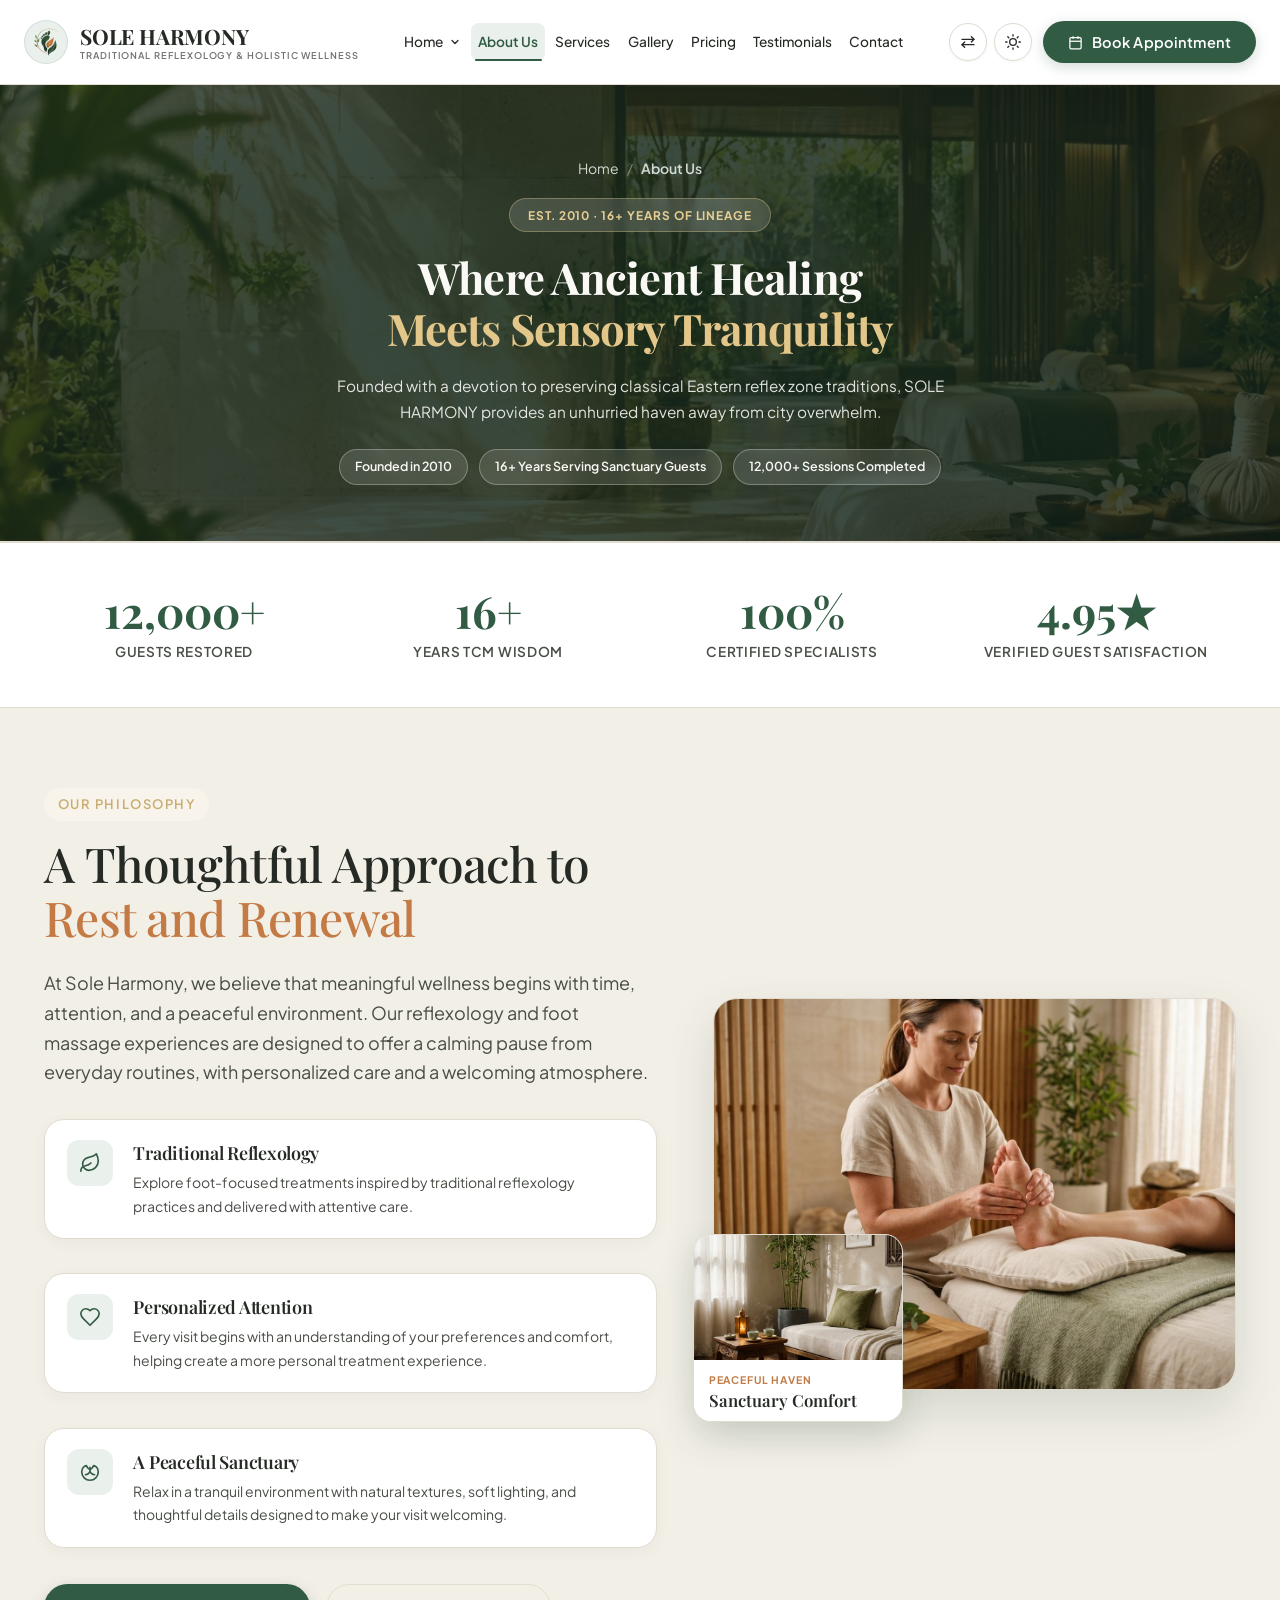
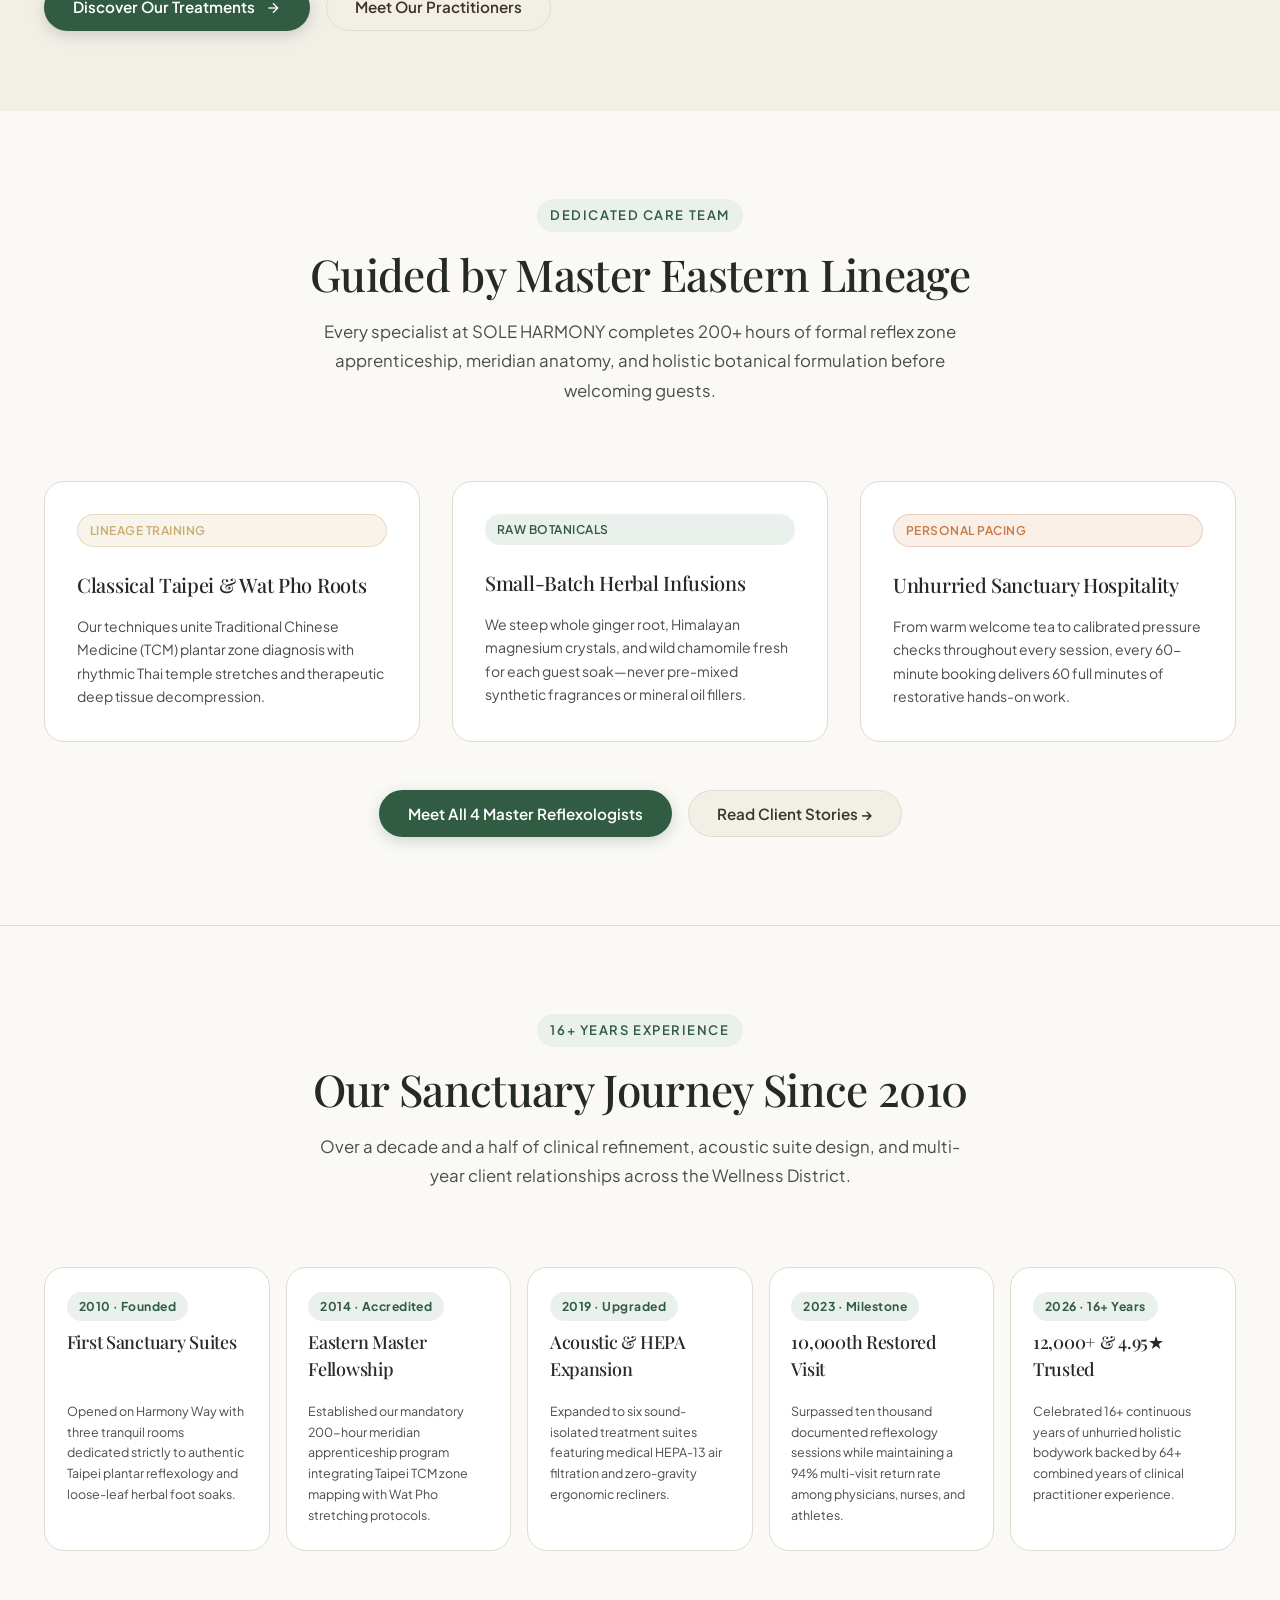
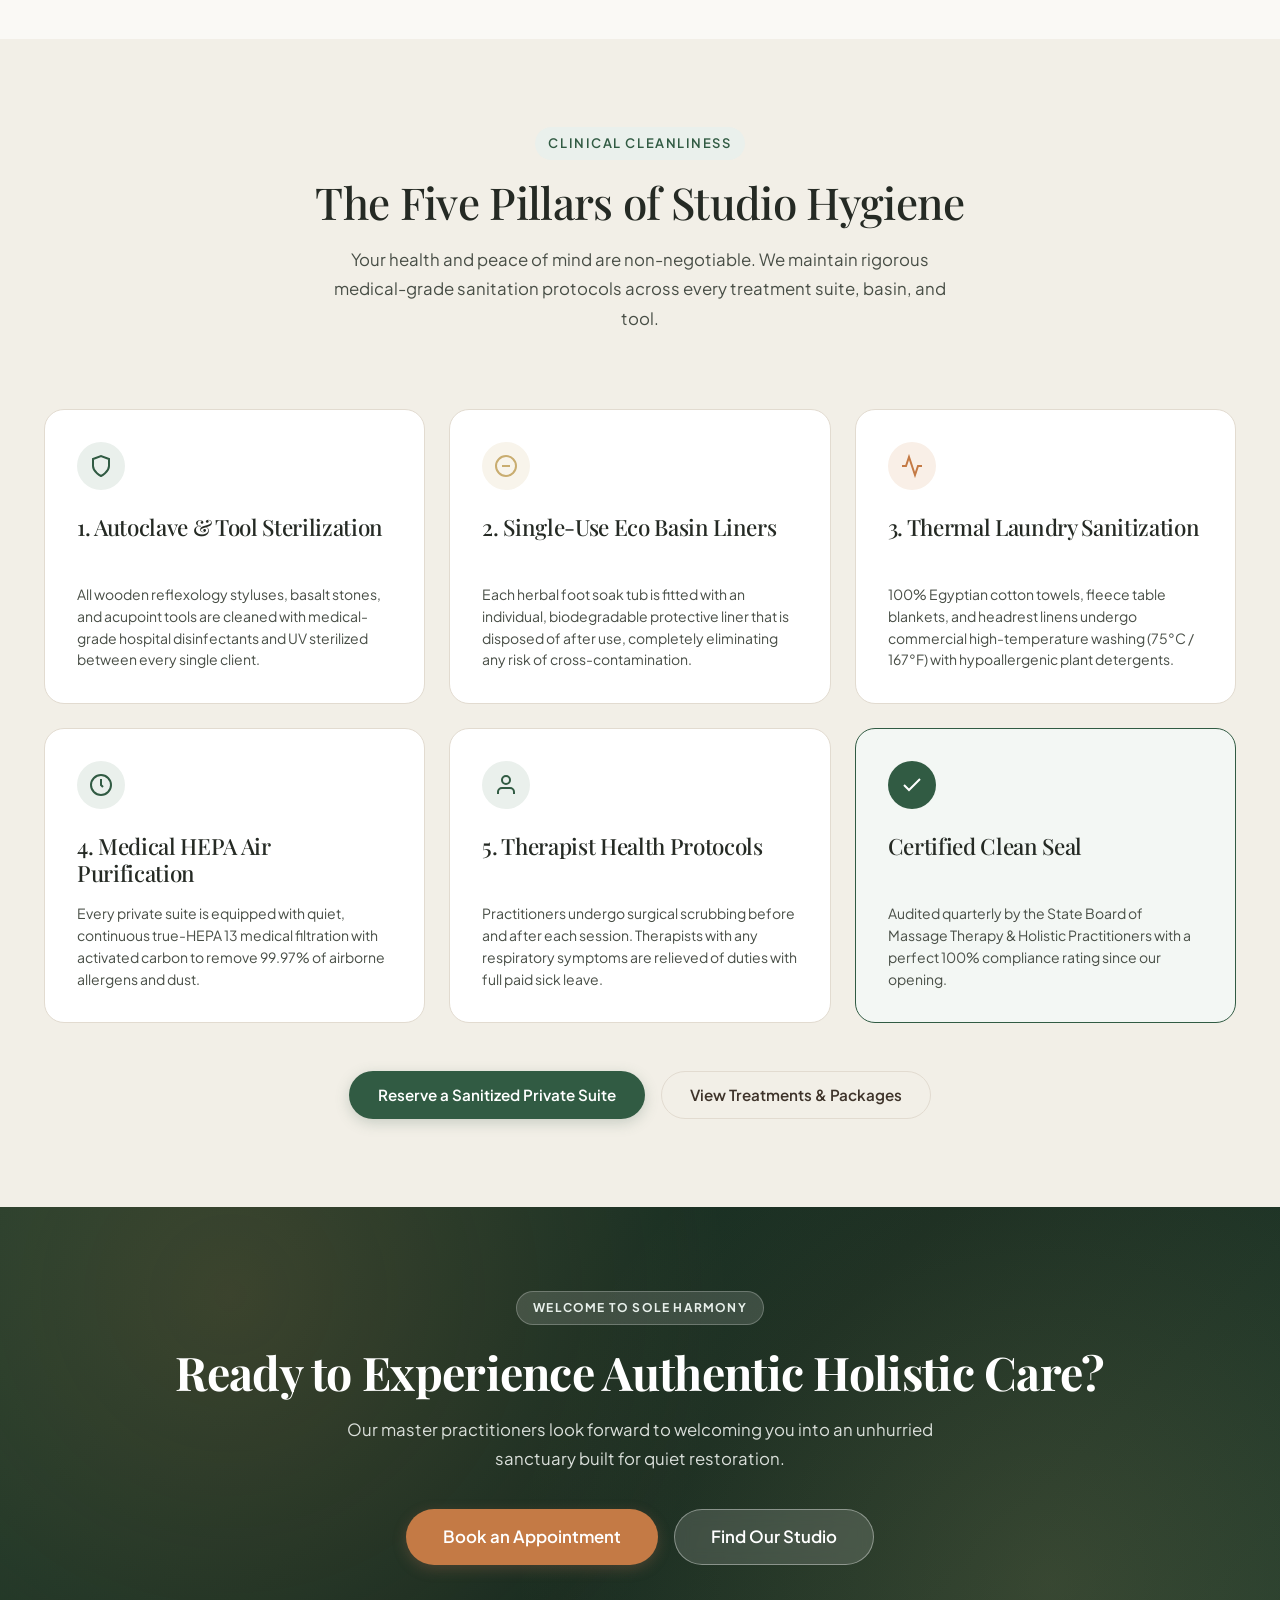
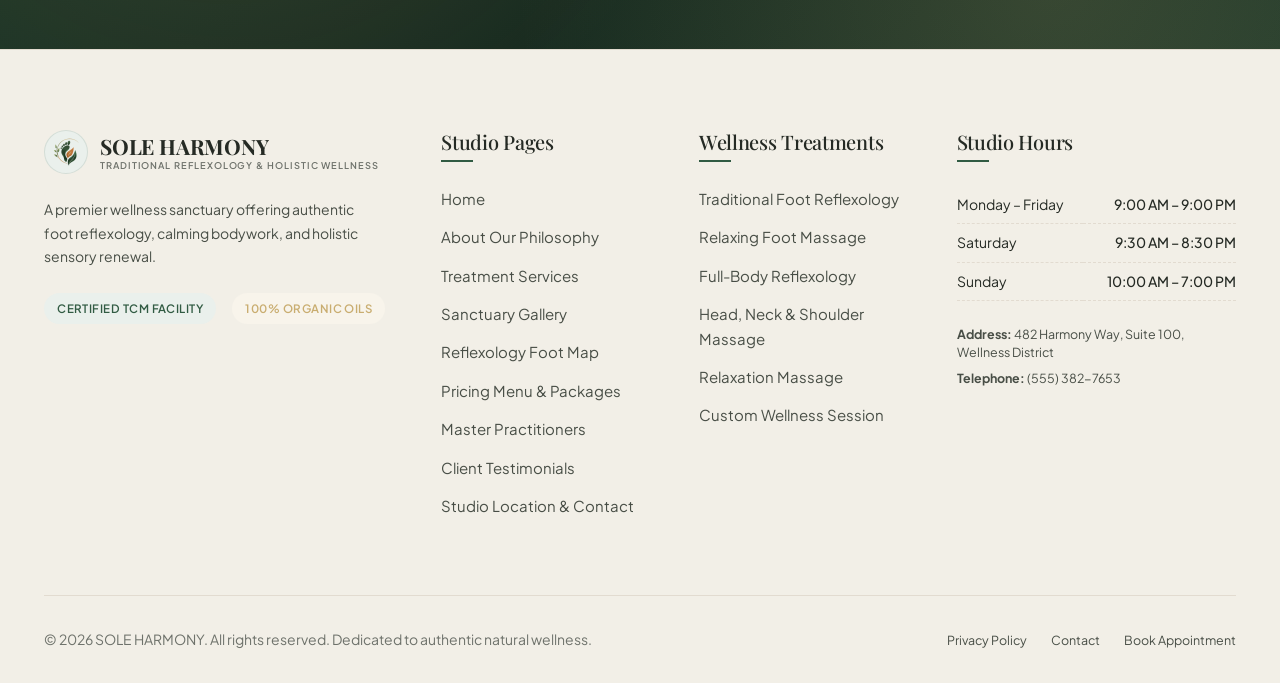
==== commit 3f708b19: "feat(images): replace duplicate service, pricing, and hero photos with 18 unique studio images" ====
--- a/about.html
+++ b/about.html
@@ -365,7 +365,7 @@
               </div>
               <!-- Floating Supporting Suite Badge Card -->
               <div class="about-floating-badge-card">
-                <img src="assets/images/gallery/gallery-1.jpg" alt="Warm stone soaking bowl, organic towels, and candlelight at Sole Harmony" class="about-inset-img" loading="lazy">
+                <img src="assets/images/about/about-sanctuary-inset.jpg" alt="Warm botanical tea lounge, organic linen daybed, and bamboo sanctuary corner" class="about-inset-img" loading="lazy">
                 <div class="about-inset-caption">
                   <span class="about-caption-tag">PEACEFUL HAVEN</span>
                   <strong class="about-caption-title">Sanctuary Comfort</strong>
--- a/css/components.css
+++ b/css/components.css
@@ -800,7 +800,7 @@
   border-bottom: 2px solid var(--border-color-dark);
 }
 .page-header-testimonials {
-  background-image: url('../assets/images/hero/home-1-hero.jpg');
+  background-image: url('../assets/images/hero/testimonials-hero.jpg');
   background-position: center 45%;
 }
 
